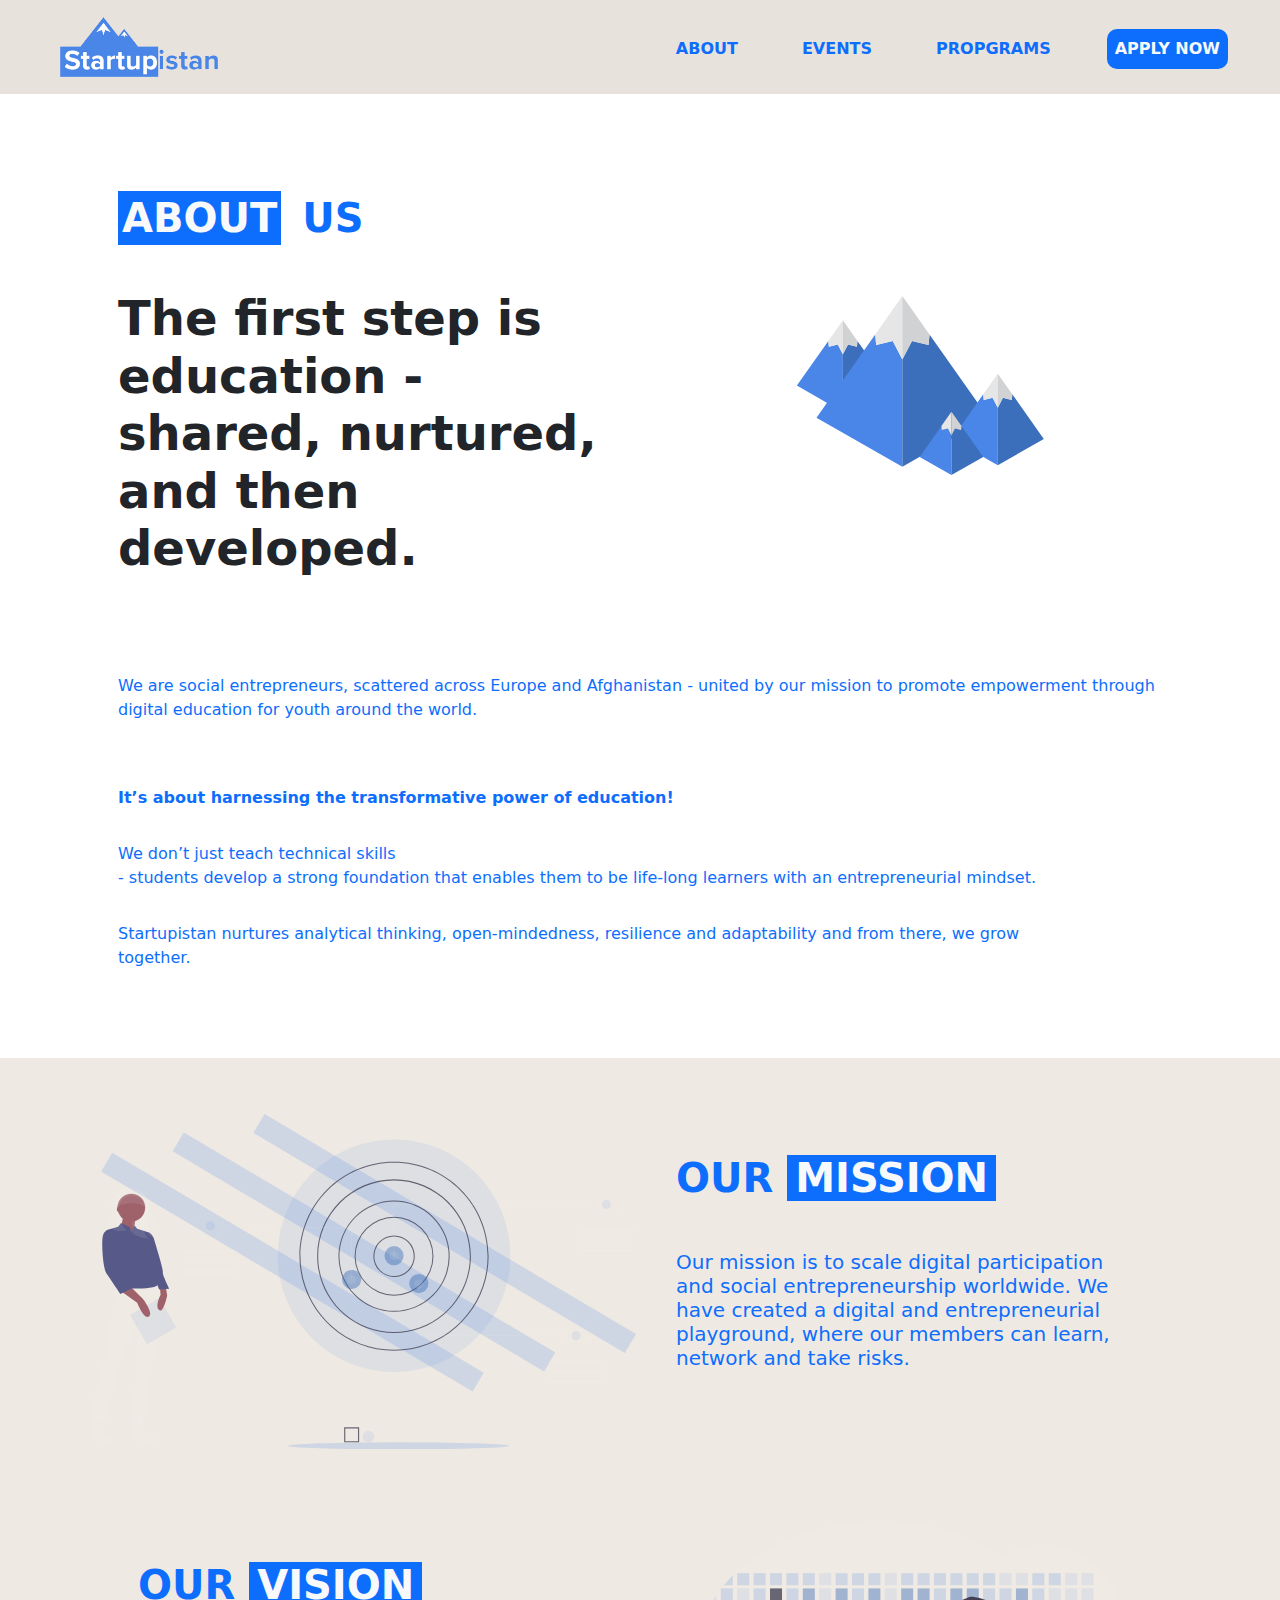
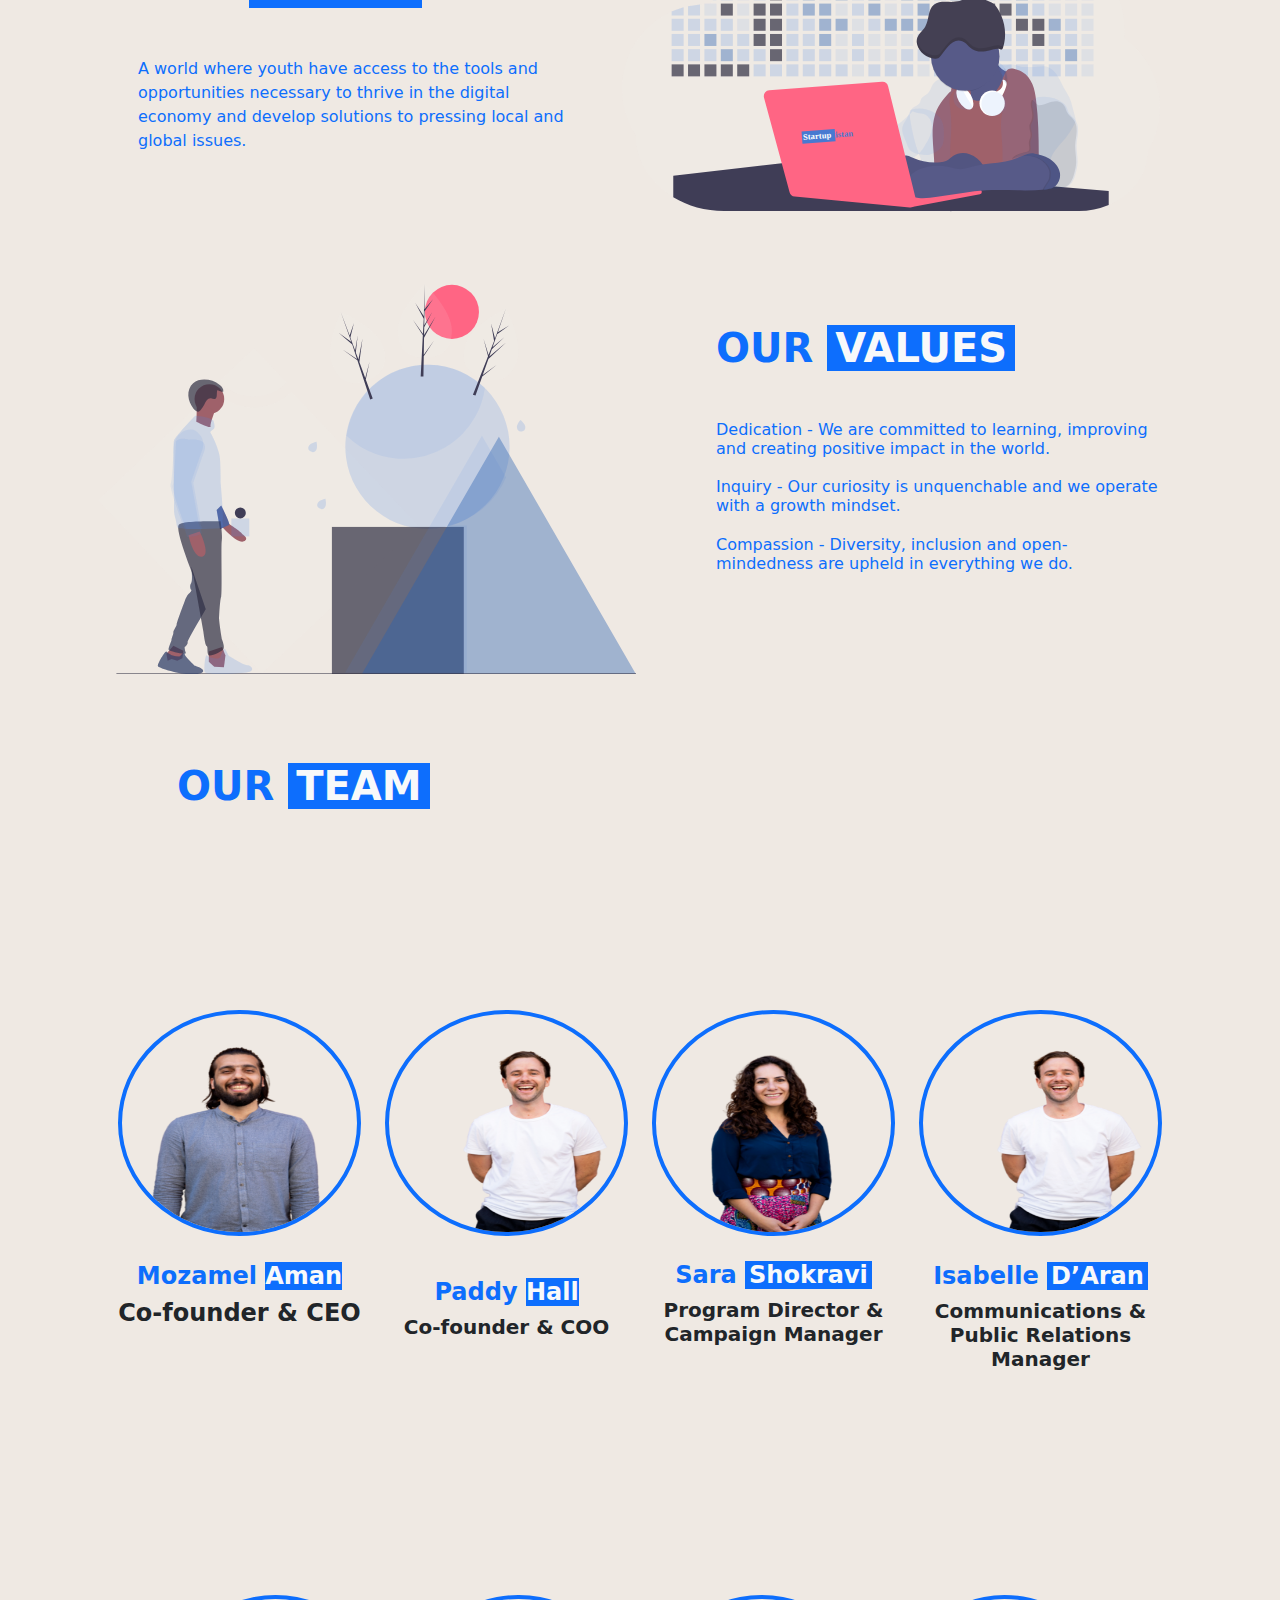
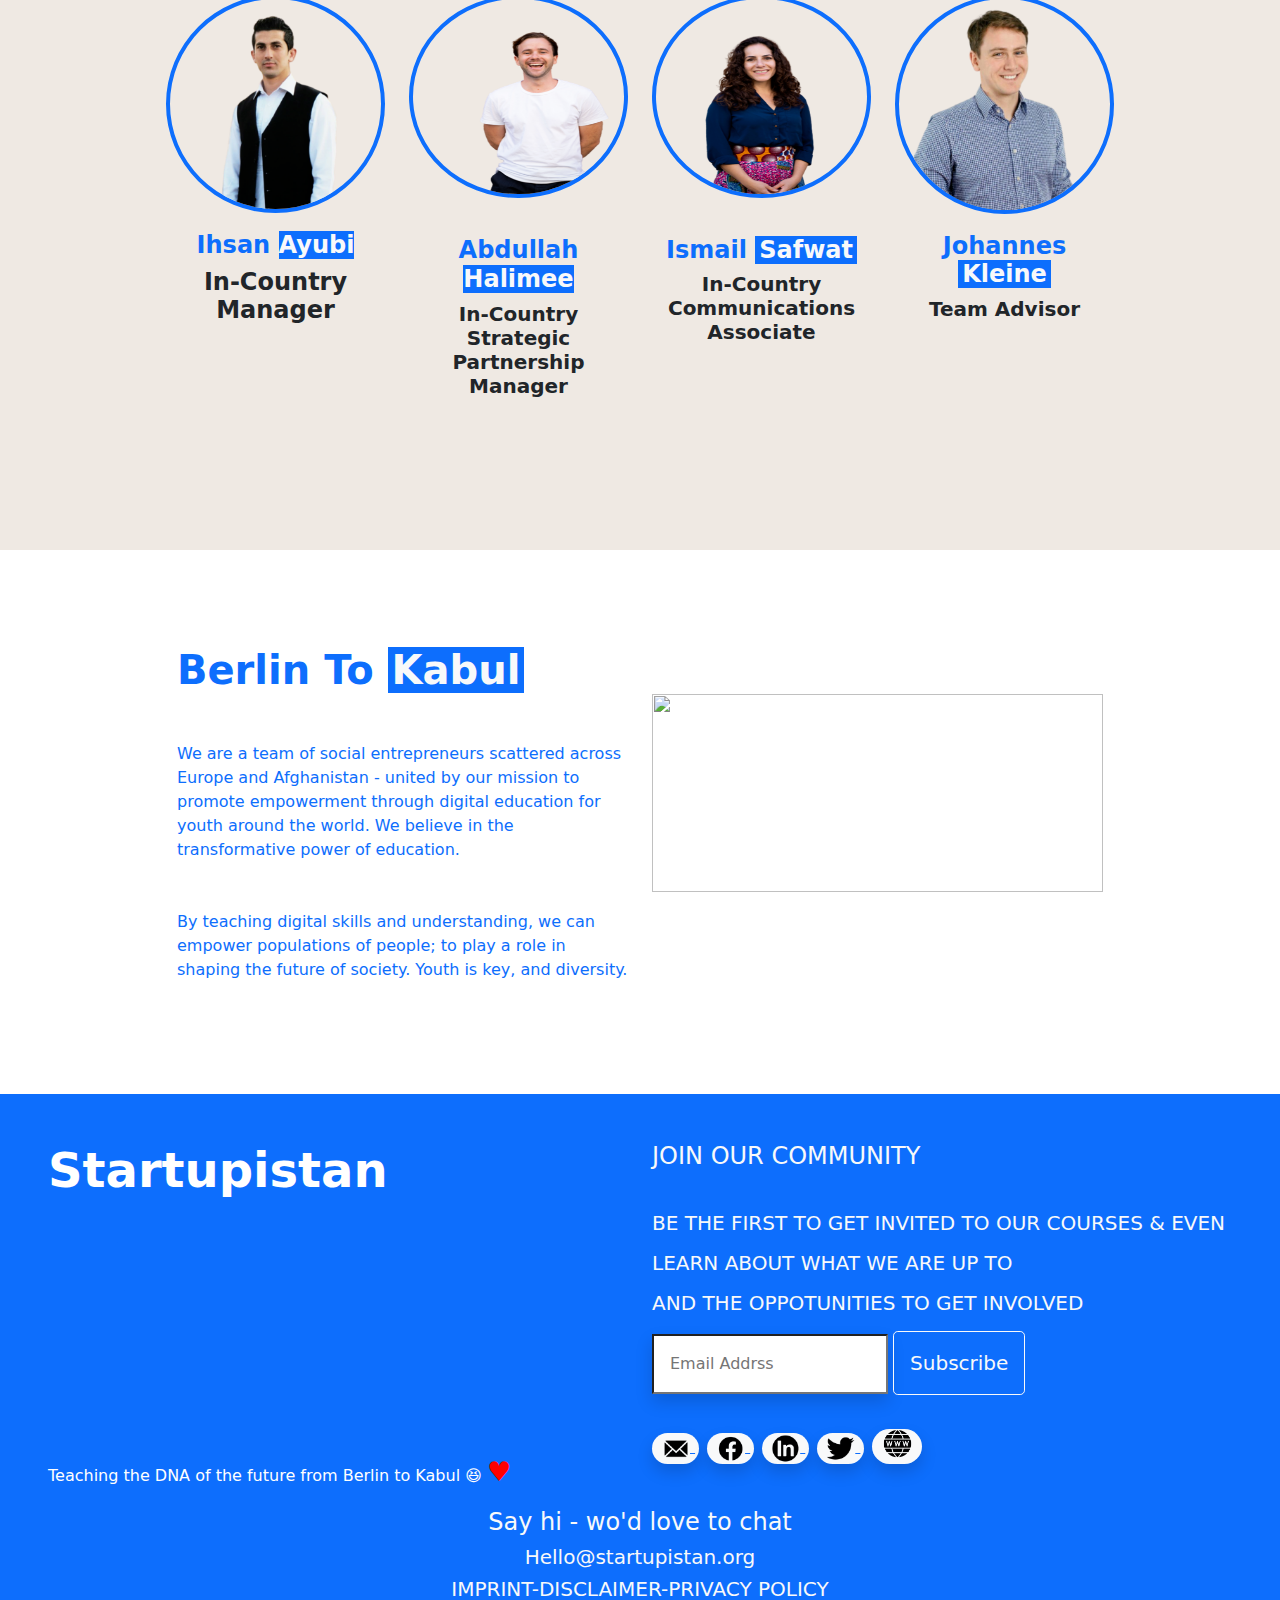
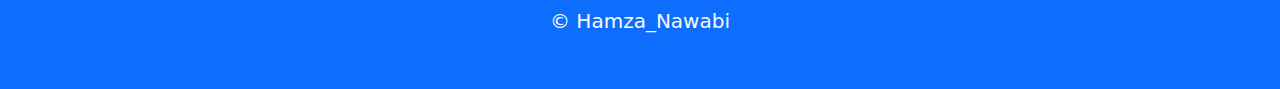
==== about.html @ a9d5e435 "update about page" ====
<!DOCTYPE html>
<html lang="en">
<head>
    <meta charset="UTF-8">
    <link rel="stylesheet" href="bs.css">
    <link href="https://cdn.jsdelivr.net/npm/bootstrap@5.0.2/dist/css/bootstrap.min.css" rel="stylesheet" integrity="sha384-EVSTQN3/azprG1Anm3QDgpJLIm9Nao0Yz1ztcQTwFspd3yD65VohhpuuCOmLASjC" crossorigin="anonymous">
    <script src="js.js"></script>
    <meta http-equiv="X-UA-Compatible" content="IE=edge">
    <meta name="viewport" content="width=device-width, initial-scale=1.0">
    <title>About</title>
    <style>
        :root{
        --bg:#efe9e3;
        --nc:#e7e2dc;
      }
    </style>
</head>
<body>
      <!-- Navbar section -->
      <nav class="navbar navbar-expand-md" style="background-color: var(--nc); ">
        <div class="container-fluid">
           <a class="navbar-brand active" href="#">
            <img src="img/home/StartupistanLogo.png" class=" ms-md-5 m-1" style="height:60px;" alt="">
           </a>
            <button class="navbar-toggler navbar-toggler-md " type="button" data-bs-toggle="collapse" data-bs-target="#navabout" 
               aria-controls="navabout" aria-expanded="false" aria-label="Toggle navigation">
              <span class="navbar-toggler-icon bg-primary"><span>
            </button>
            <div class="collapse navbar-collapse justify-content-end p-3 fw-bold fs-6" id="navabout">
             <div class="navbar-nav">
              <a class="nav-link m-4  text-primary mb-0 mt-1 p-2" href="about.html">ABOUT</a>
              <a class="nav-link m-4  text-primary mb-0 mt-1 p-2" href="#">EVENTS</a>
              <a class="nav-link m-4  text-primary mb-0 mt-1 p-2" href="#">PROPGRAMS</a>
              <a class="nav-link m-4  text-primary mb-0 mt-1 p-2 bg-primary text-light" style="border-radius:10px ; ">APPLY NOW</a>
            </div>
          </div>
        </div>
      </nav>
      <!-- section one About Us -->
      <div class="container-md px-5" style="margin-top:100px;">
        <div class="row">
        <div class="col-md-6">
            <h1 class="my-md-3 fw-bold text-light p-1 bg-primary d-inline display-6">ABOUT</h1>
            <h1 class="text-primary m-3 display-6 bg-none d-inline fw-bold">US</h1>
            <p class="display-5 fw-bold my-5">The first step is education - shared, nurtured, and then developed.   </p>
            
        </div>
        <div class="col-md-6  my-md-5">
            <div class="sqs-block-content"><!--?xml version="1.0" encoding="utf-8"?-->
                <!-- Generator: Adobe Illustrator 24.3.0, SVG Export Plug-In . SVG Version: 6.00 Build 0)  -->
                <svg version="1.1" id="Layer_1"  xmlns="http://www.w3.org/2000/svg" xlink="http://www.w3.org/1999/xlink" x="0px" y="0px" viewBox="0 0 1920 1080" style="enable-background:new 0 0 1920 1050;" xml:space="preserve">
                <style type="text/css">
                    .st0{fill:#4A86E8;}
                    .st1{fill:#E6E6E6;}
                    .st2{fill:#3B6FBC;}
                    .st3{fill:#D0D2D3;}
                </style>
                <polygon class="st0" points="665.8,393.9 663.9,372.5 545.4,540.5 718.6,639.6 718.6,423 699.2,385.8 "></polygon>
                <polygon class="st1" points="663.9,372.5 665.8,393.9 699.2,385.8 718.6,423 718.6,294.9 "></polygon>
                <polygon class="st2" points="771.5,393.9 773.4,372.5 891.9,540.5 718.6,639.6 718.6,423 738,385.8 "></polygon>
                <polygon class="st3" points="773.4,372.5 771.5,393.9 738,385.8 718.6,423 718.6,294.9 "></polygon>
                <polygon class="st0" points="843.9,387.6 840.4,347.8 619.2,661.4 942.5,846.3 942.5,442 906.3,372.6 "></polygon>
                <polygon class="st1" points="840.4,347.8 843.9,387.6 906.3,372.6 942.5,442 942.5,203 "></polygon>
                <polygon class="st2" points="1041.2,387.6 1044.7,347.8 1265.9,661.4 942.5,846.3 942.5,442 978.8,372.6 "></polygon>
                <polygon class="st3" points="1044.7,347.8 1041.2,387.6 978.8,372.6 942.5,442 942.5,203 "></polygon>
                <polygon class="st0" points="1248.9,594.6 1247,573.2 1128.5,741.2 1301.8,840.3 1301.8,623.7 1282.3,586.5 "></polygon>
                <polygon class="st1" points="1247,573.2 1248.9,594.6 1282.3,586.5 1301.8,623.7 1301.8,495.6 "></polygon>
                <polygon class="st2" points="1354.6,594.6 1356.5,573.2 1475,741.2 1301.8,840.3 1301.8,623.7 1321.2,586.5 "></polygon>
                <polygon class="st3" points="1356.5,573.2 1354.6,594.6 1321.2,586.5 1301.8,623.7 1301.8,495.6 "></polygon>
                <polygon class="st0" points="1090.8,707.8 1089.5,693.1 1007.6,809.1 1127.3,877.5 1127.3,728 1113.9,702.3 "></polygon>
                <polygon class="st1" points="1089.5,693.1 1090.8,707.8 1113.9,702.3 1127.3,728 1127.3,639.5 "></polygon>
                <polygon class="st2" points="1163.8,707.8 1165.1,693.1 1246.9,809.1 1127.3,877.5 1127.3,728 1140.7,702.3 "></polygon>
                <polygon class="st3" points="1165.1,693.1 1163.8,707.8 1140.7,702.3 1127.3,728 1127.3,639.5 "></polygon>
                </svg>
                </div></div>
                <p class="my-5 text-primary">We are social entrepreneurs, scattered across Europe and Afghanistan 
                    - united by our mission to promote empowerment through digital education for youth around the world.</p>
                    <p class="my-3 text-primary fw-bold">It’s about harnessing the transformative power of education! </p>
                    <p class="my-3 text-primary ">We don’t just teach technical skills <br>
                        - students develop a strong foundation that enables them to be 
                        life-long learners with an entrepreneurial mindset. </p>
                    <p class="my-3 text-primary ">Startupistan nurtures analytical thinking, open-mindedness,
                         resilience and adaptability and from there, we grow <br> together.</p>
        </div>
      </div><br><br><br>
      <!-- section Two our mission -->
      <div class="sectiontree pt-5"style="background-color: var(--bg);">
      <div class="container-md pb-md-5" >
        <div class="row">  
            <div class="col-md-6 m-2">
                  <svg id="b7c4787f-e4a8-4036-aa60-d215daeece2d" xmlns="http://www.w3.org/2000/svg" viewBox="0 0 946.78 581.59"><defs>
                    <style>
                        .cls-1{fill:#2f2e41;}.cls-2{fill:#f2f2f2;}.cls-3,.cls-5{fill:#4a86e8;}
                        .cls-4{fill:#3f3d56;}.cls-5{opacity:1;isolation:isolate;}.cls-6{fill:#ffb8b8;}
                        .cls-7{fill:#d0cde1;}
                    </style></defs>
                    <path class="cls-1" d="M66.77,519.61l-2.54,30.88s27.18,15.71,18.46,18.76-20.66-.88-23.1-1.57-7.39-1.89-11-2.76a8.07,8.07,0,0,1-6.26-7.28v-.12c-.22-3.8,8.35-36.82,8.35-36.82Z" 
                    transform="translate(-42.29 0)"></path><path class="cls-1" d="M132.76,520.38l2.14,29.53s30.95,11.5,23,16.15-20.44,3.09-23,2.88c-4.66-.39-16.26-.78-16.26-.78s-2.14,1.85-3.09-1.83,1.26-36.64,1.26-36.64Z"
                     transform="translate(-42.29 0)"></path>
                    <rect class="cls-2" x="638.32" y="-167.17" width="38" height="748.72" transform="translate(101.7 667.06) rotate(-59.35)"></rect>
                    <rect class="cls-2" x="498.32" y="-135.17" width="38" height="748.72" transform="translate(5.54 562.3) rotate(-59.35)"></rect><rect class="cls-2" x="374.32" y="-100.17" width="38" height="748.72" transform="translate(-85.36 472.78) rotate(-59.35)"></rect><circle class="cls-3" cx="527.22" cy="245.76" r="201.67"></circle><path class="cls-4" d="M569.51,282.58a35.95,35.95,0,1,1,36-35.95h0A36,36,0,0,1,569.51,282.58Zm0-70.14a34.2,34.2,0,1,0,34.2,34.19h0a34.23,34.23,0,0,0-34.2-34.19Z" transform="translate(-42.29 0)"></path><path class="cls-4" d="M569.51,315a68.39,68.39,0,1,1,68.39-68.39h0A68.46,68.46,0,0,1,569.51,315Zm0-135a66.64,66.64,0,1,0,66.64,66.64A66.65,66.65,0,0,0,569.51,180Z" transform="translate(-42.29 0)"></path><path class="cls-4" d="M569.51,343.08A96.45,96.45,0,1,1,666,246.63,96.45,96.45,0,0,1,569.51,343.08Zm0-191.14a94.7,94.7,0,1,0,94.7,94.69h0a94.8,94.8,0,0,0-94.7-94.69Z" transform="translate(-42.29 0)"></path><path class="cls-4" d="M569.51,379.91c-73.49,0-133.28-59.79-133.28-133.28S496,113.36,569.51,113.36s133.28,59.78,133.28,133.27S643,379.91,569.51,379.91Zm0-264.8C497,115.11,438,174.11,438,246.63s59,131.53,131.52,131.53S701,319.15,701,246.63,642,115.11,569.51,115.11Z" transform="translate(-42.29 0)"></path><path class="cls-4" d="M569.51,410.6c-90.41,0-164-73.56-164-164s73.55-164,164-164,164,73.55,164,164S659.92,410.6,569.51,410.6Zm0-326.18c-89.44,0-162.21,72.77-162.21,162.21s72.77,162.21,162.21,162.21,162.21-72.76,162.21-162.21S659,84.42,569.51,84.42Z" transform="translate(-42.29 0)"></path><circle class="cls-5" cx="527.22" cy="245.76" r="16.66"></circle><circle class="cls-5" cx="570.19" cy="293.98" r="16.66"></circle><circle class="cls-5" cx="495.86" cy="286.97" r="16.66" transform="translate(90.88 730.46) rotate(-80.78)"></circle><circle class="cls-1" cx="527.22" cy="245.76" r="7.89"></circle><circle class="cls-1" cx="453.57" cy="286.97" r="7.89"></circle><circle class="cls-1" cx="570.19" cy="294.86" r="7.89"></circle><circle class="cls-3" cx="895.49" cy="157.2" r="7.89"></circle><polygon class="cls-1" points="527.66 246.2 525.91 246.2 525.91 155.88 874.01 155.88 874.01 157.64 527.66 157.64 527.66 246.2"></polygon><path class="cls-1" d="M937.77,180a22.8,22.8,0,1,1,22.8-22.79A22.79,22.79,0,0,1,937.77,180Zm0-43.84a21,21,0,1,0,21.05,21,21,21,0,0,0-21.05-21Z" transform="translate(-42.29 0)"></path><circle class="cls-3" cx="842.88" cy="384.3" r="7.89"></circle><path class="cls-1" d="M885.17,407.09A22.8,22.8,0,1,1,908,384.29h0A22.81,22.81,0,0,1,885.17,407.09Zm0-43.84a21,21,0,1,0,21,21,21,21,0,0,0-21-21Z" transform="translate(-42.29 0)"></path><circle class="cls-3" cx="208.94" cy="194.03" r="7.89"></circle><path class="cls-1" d="M251.23,216.82A22.8,22.8,0,1,1,274,194,22.8,22.8,0,0,1,251.23,216.82Zm0-43.84a21,21,0,1,0,21,21h0a21.07,21.07,0,0,0-21-21Z" transform="translate(-42.29 0)"></path><polygon class="cls-1" points="454.45 286.97 452.69 286.97 452.69 198.4 230.85 194.9 230.87 193.15 454.45 196.67 454.45 286.97"></polygon><polygon class="cls-1" points="820.96 385.17 569.31 385.17 569.31 294.86 571.07 294.86 571.07 383.42 820.96 383.42 820.96 385.17"></polygon><rect class="cls-1" x="847.26" y="198.41" width="96.45" height="6.14"></rect><rect class="cls-1" x="847.26" y="215.95" width="96.45" height="6.14"></rect><rect class="cls-1" x="847.26" y="233.48" width="96.45" height="6.14"></rect><rect class="cls-1" x="794.65" y="425.51" width="96.45" height="6.14"></rect><rect class="cls-1" x="794.65" y="443.04" width="96.45" height="6.14"></rect><rect class="cls-1" x="794.65" y="460.58" width="96.45" height="6.14"></rect><rect class="cls-1" x="160.71" y="236.11" width="96.45" height="6.14"></rect><rect class="cls-1" x="160.71" y="253.65" width="96.45" height="6.14"></rect><rect class="cls-1" x="160.71" y="271.19" width="96.45" height="6.14"></rect><ellipse class="cls-2" cx="535.12" cy="575.45" rx="192.02" ry="6.14"></ellipse><path class="cls-4" d="M509,569.34H483v-26h26Zm-24-2h22v-22H485Z" transform="translate(-42.29 0)"></path><circle class="cls-3" cx="482.71" cy="559.34" r="10"></circle><polygon class="cls-1" points="100.23 212.42 48.09 213.72 41.08 151.55 100.23 151.55 100.23 212.42"></polygon><path class="cls-1" d="M87.33,293,68.3,425s-16.49,46.94-17.76,69.77l-5.08,33,22.84,5.07,24.1-92.61,33-83.73-3.81,96.42L114,531.51l22.84,3.81L150.76,435.1,166,361.51s11.41-63.43-6.35-69.77Z" transform="translate(-42.29 0)"></path><circle class="cls-6" cx="71.68" cy="162.34" r="24.1"></circle><polygon class="cls-6" points="57.73 176.29 52.65 204.2 74.22 214.35 79.3 178.83 57.73 176.29"></polygon><path class="cls-7" d="M114,206.74l-2.54-10.15L96.21,189l-5.08,6.34-16.49,5.07,19,101.5s64.7,3.8,66-6.35S147,257.48,147,257.48s3.8-14,2.53-21.56l-5.07-30.45-20.3-6.35-4.64-5.6-4.24,6.87Z" transform="translate(-42.29 0)"></path><path class="cls-1" d="M85.9,160.62c18-7.23,35.81-8.77,53.13,0V146a9.49,9.49,0,0,0-9.49-9.49H93.39a7.49,7.49,0,0,0-7.49,7.5h0Z" transform="translate(-42.29 0)"></path><rect class="cls-3" x="122.37" y="329.97" width="58.86" height="58.86" transform="translate(-201.65 124.05) rotate(-30)"></rect><path class="cls-6" d="M97.48,308.23l26.64,19s11.42,29.18,20.3,24.1-10.15-30.44-10.15-30.44L112.7,299.35Z" transform="translate(-42.29 0)"></path><path class="cls-6" d="M173.6,299.35l2.53,15.22s-6.34,31.72-13.95,25.38,2.54-26.65,2.54-26.65l-1.27-12.68Z" transform="translate(-42.29 0)"></path><path class="cls-7" d="M78.45,202.93l-3.81-2.54S67,201.66,64.49,211.81s0,55.82,6.35,64.7S94.94,312,94.94,312L119,300.62,93.67,271.44l-6.34-36.79Z" transform="translate(-42.29 0)"></path><path class="cls-7" d="M134.27,208l10.15-2.54s6.34,2.54,8.88,11.42,16.49,53.28,15.22,57.09,11.42,29.18,11.42,29.18l-17.76,1.26L152,277.78l-10.15-26.64Z" transform="translate(-42.29 0)"></path><path class="cls-1" d="M72.19,185.22c5.09-2.79,7.45-9.05,7.62-14.85S78.57,158.84,78.46,153a14,14,0,0,1,.3-3.54,13.38,13.38,0,0,1,1.95-4c6.61-10.13,18.1-17.26,30.2-17.37a13.5,13.5,0,0,1,5.11.94c1.25.5,1.66.44,1.9,2a12.75,12.75,0,0,1,8.78.28,29.85,29.85,0,0,1,7.68,4.57,34.36,34.36,0,0,1,3.88,3.36c6.4,6.63,7.87,16.84,6,25.86-.61,2.93,2.28,5.77,4.68,7.57s5.15,3.45,6.32,6.21.51,5.68.74,8.55a14.63,14.63,0,0,0,9.33,12.29,4.5,4.5,0,0,1-4.34,1.52,10.68,10.68,0,0,1-4.53-2.15,26.89,26.89,0,0,1-10-14.89c-.7,3.19-.43,6.49-.41,9.76a27.2,27.2,0,0,0,2,10.66,15.61,15.61,0,0,0,7.19,7.92c-3.14,1.54-6.6.42-9.25-1.84s-4.23-5.56-5.33-8.88A44.19,44.19,0,0,1,138.5,185a24,24,0,0,0-3,16.34,25,25,0,0,0,8.47,14.7,48.6,48.6,0,0,1-22.27-5.61,12.58,12.58,0,0,1-4.57-3.51c-2.21-3.07-1.69-7.25-1.06-11,.49-2.95-3.2-7.22-1.09-9.33a3.52,3.52,0,0,1,2.35-1,20.78,20.78,0,0,0,15.81-9.32,24,24,0,0,0,4-12.31,22.4,22.4,0,1,0-43.78,6.65A44.82,44.82,0,0,1,95,178.25a59.39,59.39,0,0,0,1.82,8.83c1.59,5.56,4.3,11.23,9.3,14.13-1.68.92-3.63,1-5.53,1.17-6.28.69-12.89.54-18.57-2.22S71.79,191.53,72.19,185.22Z"
                     transform="translate(-42.29 0)">
                    </path>
                    <ellipse class="cls-6" cx="49.22" cy="165.39" rx="2.66" ry="4.25"></ellipse></svg>
            </div>
            <div class="col-md-5 m-2 mt-5">
                <h1 class="text-primary fw-bold text-uppercase">Our <span class="text-light bg-primary px-2">Mission</span></h1>
                <p class="text-primary my-5 h5">Our mission is to scale digital participation and social entrepreneurship worldwide.
                     We have created a digital and entrepreneurial playground, 
                    where our members can learn, network and take risks.</p>
            </div>
        </div>
        <div class="row mt-md-5 p-2">
            <div class="col-md-5 m-2 mt-md-5 ms-md-5">
                <h1 class="text-primary fw-bold text-uppercase">Our <span class="text-light bg-primary px-2">Vision</span></h1>
                <p class="my-md-5 text-primary">A world where youth have access to the tools and<br> opportunities
                     necessary to thrive in the digital economy and develop solutions to pressing local and global issues.</p>
            </div>
            <div class="col-md-6 m-2">
                <svg id="aa7bae02-e79e-4d6b-a496-aba15f39787c" xmlns="http://www.w3.org/2000/svg" viewBox="0 0 1144 617.34"><defs>
                    <style>.cls-1,.cls-2,.cls-3,.cls-4,.cls-5{fill:#4a86e8;}.cls-1,.cls-11,
                        .cls-13{opacity:0.1;}.cls-1,.cls-10,.cls-11,.cls-13,.cls-2,.cls-4,.cls-5{isolation:isolate;}.cls-2{opacity:0.2;}.cls-4{opacity:0.7;}.cls-5{opacity:0.4;}.cls-6{fill:#767d9f;}.cls-7{fill:#ae6e79;}.cls-8{fill:#3972c4;}.cls-9{fill:#9c9ca1;}.cls-10{opacity:0.05;}.cls-12,.cls-16{fill:#fff;}.cls-13{stroke:#4c4981;stroke-miterlimit:10;}.cls-14{fill:#444053;}.cls-15{fill:#4879d1;}.cls-16{font-size:18px;font-family:OpenSans-Bold,
                    Open Sans;font-weight:700;letter-spacing:0.01em;}
                </style></defs><path class="cls-1" d="M1144,396.23a180.56,180.56,0,0,1-26.12,93.88c0,50.1-33.82,93.4-82.91,114a167.38,167.38,0,0,1-64.73,12.8H217.17c-40.25,0-77.55-10.86-108.14-29.36A185.66,185.66,0,0,1,84.2,569.66c-34-29.22-55.08-69.6-55.08-114.2A180.5,180.5,0,0,1,0,356.74C0,283.38,43.39,220.3,105.55,192.45a173.29,173.29,0,0,1,25.51-9.12q4.63-1.26,9.36-2.26a175.43,175.43,0,0,1,25.51-3.5q4.65-.28,9.35-.33H177c3.46,0,6.89.12,10.3.32l1.12-1.9q2.06-3.43,4.22-6.81,3.9-6.14,8.18-12.1,4.49-6.28,9.35-12.38l.83-1q2.76-3.44,5.64-6.8,9-10.48,19-20.35C307.75,45.54,420.72,0,547.72,0c98.82,0,189.15,27.55,258.34,73.07A174.17,174.17,0,0,1,892,50.52c97.74,0,177,80.37,177,179.51a184.13,184.13,0,0,1-1,18.78A180,180,0,0,1,1144,396.23Z" transform="translate(0 -0.04)"></path><path class="cls-2" d="M235.66,116.18v20.35h-19Q225.59,126,235.66,116.18Z" transform="translate(0 -0.04)"></path><rect class="cls-2" x="245.02" y="110.98" width="25.51" height="25.51"></rect><rect class="cls-2" x="279.88" y="110.98" width="25.51" height="25.51"></rect><rect class="cls-2" x="314.75" y="110.98" width="25.51" height="25.51"></rect><rect class="cls-2" x="349.61" y="110.98" width="25.51" height="25.51"></rect><rect class="cls-2" x="384.48" y="110.98" width="25.51" height="25.51"></rect><rect class="cls-3" x="419.35" y="110.98" width="25.51" height="25.51"></rect><rect class="cls-2" x="454.21" y="110.98" width="25.51" height="25.51"></rect><rect class="cls-2" x="489.08" y="110.98" width="25.51" height="25.51"></rect><rect class="cls-2" x="523.94" y="110.98" width="25.51" height="25.51"></rect><rect class="cls-3" x="558.81" y="110.98" width="25.51" height="25.51"></rect><rect class="cls-2" x="593.68" y="110.98" width="25.51" height="25.51"></rect><rect class="cls-2" x="628.54" y="110.98" width="25.51" height="25.51"></rect><rect class="cls-2" x="663.41" y="110.98" width="25.51" height="25.51"></rect><rect class="cls-2" x="698.28" y="110.98" width="25.51" height="25.51"></rect><rect class="cls-2" x="733.14" y="110.98" width="25.51" height="25.51"></rect><rect class="cls-2" x="768.01" y="110.98" width="25.51" height="25.51"></rect><rect class="cls-3" x="802.87" y="110.98" width="25.51" height="25.51"></rect><rect class="cls-3" x="837.74" y="110.98" width="25.51" height="25.51"></rect><rect class="cls-2" x="872.61" y="110.98" width="25.51" height="25.51"></rect><rect class="cls-2" x="907.47" y="110.98" width="25.51" height="25.51"></rect><rect class="cls-3" x="942.34" y="110.98" width="25.51" height="25.51"></rect><rect class="cls-3" x="977.2" y="110.98" width="25.51" height="25.51"></rect><path class="cls-3" d="M200.8,156.74v12.1h-8.18Q196.52,162.66,200.8,156.74Z" transform="translate(0 -0.04)"></path><rect class="cls-2" x="210.15" y="143.29" width="25.51" height="25.51"></rect><rect class="cls-3" x="245.02" y="143.29" width="25.51" height="25.51"></rect><rect class="cls-2" x="279.88" y="143.29" width="25.51" height="25.51"></rect><rect class="cls-4" x="314.75" y="143.29" width="25.51" height="25.51"></rect><rect class="cls-2" x="349.61" y="143.29" width="25.51" height="25.51"></rect><rect class="cls-5" x="384.48" y="143.29" width="25.51" height="25.51"></rect><rect class="cls-3" x="419.35" y="143.29" width="25.51" height="25.51"></rect><rect class="cls-5" x="454.21" y="143.29" width="25.51" height="25.51"></rect><rect class="cls-2" x="489.08" y="143.29" width="25.51" height="25.51"></rect><rect class="cls-5" x="523.94" y="143.29" width="25.51" height="25.51"></rect><rect class="cls-3" x="558.81" y="143.29" width="25.51" height="25.51"></rect><rect class="cls-5" x="593.68" y="143.29" width="25.51" height="25.51"></rect><rect class="cls-5" x="628.54" y="143.29" width="25.51" height="25.51"></rect><rect class="cls-2" x="663.41" y="143.29" width="25.51" height="25.51"></rect><rect class="cls-5" x="698.28" y="143.29" width="25.51" height="25.51"></rect><rect class="cls-5" x="733.14" y="143.29" width="25.51" height="25.51"></rect><rect class="cls-2" x="768.01" y="143.29" width="25.51" height="25.51"></rect><rect class="cls-2" x="802.87" y="143.29" width="25.51" height="25.51"></rect><rect class="cls-5" x="837.74" y="143.29" width="25.51" height="25.51"></rect><rect class="cls-2" x="872.61" y="143.29" width="25.51" height="25.51"></rect><rect class="cls-3" x="907.47" y="143.29" width="25.51" height="25.51"></rect><rect class="cls-3" x="942.34" y="143.29" width="25.51" height="25.51"></rect><rect class="cls-3" x="977.2" y="143.29" width="25.51" height="25.51"></rect><path class="cls-2" d="M131.06,183.33v17.83H105.55v-8.71A173.29,173.29,0,0,1,131.06,183.33Z" transform="translate(0 -0.04)"></path><polygon class="cls-2" points="165.93 177.53 165.93 201.12 140.42 201.12 140.42 181.03 165.93 177.53"></polygon><rect class="cls-3" x="175.28" y="175.61" width="25.51" height="25.51"></rect><rect class="cls-4" x="210.15" y="175.61" width="25.51" height="25.51"></rect><rect class="cls-3" x="245.02" y="175.61" width="25.51" height="25.51"></rect><rect class="cls-4" x="279.88" y="175.61" width="25.51" height="25.51"></rect><rect class="cls-4" x="314.75" y="175.61" width="25.51" height="25.51"></rect><rect class="cls-2" x="349.61" y="175.61" width="25.51" height="25.51"></rect><rect class="cls-5" x="384.48" y="175.61" width="25.51" height="25.51"></rect><rect class="cls-5" x="419.35" y="175.61" width="25.51" height="25.51"></rect><rect class="cls-3" x="454.21" y="175.61" width="25.51" height="25.51"></rect><rect class="cls-2" x="489.08" y="175.61" width="25.51" height="25.51"></rect><rect class="cls-5" x="523.94" y="175.61" width="25.51" height="25.51"></rect><rect class="cls-3" x="558.81" y="175.61" width="25.51" height="25.51"></rect><rect class="cls-2" x="593.68" y="175.61" width="25.51" height="25.51"></rect><rect class="cls-5" x="628.54" y="175.61" width="25.51" height="25.51"></rect><rect class="cls-2" x="663.41" y="175.61" width="25.51" height="25.51"></rect><rect class="cls-3" x="698.28" y="175.61" width="25.51" height="25.51"></rect><rect class="cls-2" x="733.14" y="175.61" width="25.51" height="25.51"></rect><rect class="cls-4" x="768.01" y="175.61" width="25.51" height="25.51"></rect><rect class="cls-4" x="802.87" y="175.61" width="25.51" height="25.51"></rect><rect class="cls-5" x="837.74" y="175.61" width="25.51" height="25.51"></rect><rect class="cls-2" x="872.61" y="175.61" width="25.51" height="25.51"></rect><rect class="cls-3" x="907.47" y="175.61" width="25.51" height="25.51"></rect><rect class="cls-3" x="942.34" y="175.61" width="25.51" height="25.51"></rect><rect class="cls-3" x="977.2" y="175.61" width="25.51" height="25.51"></rect><rect class="cls-2" x="105.55" y="207.92" width="25.51" height="25.51"></rect><rect class="cls-2" x="140.42" y="207.92" width="25.51" height="25.51"></rect><rect class="cls-2" x="175.28" y="207.92" width="25.51" height="25.51"></rect><rect class="cls-2" x="210.15" y="207.92" width="25.51" height="25.51"></rect><rect class="cls-3" x="245.02" y="207.92" width="25.51" height="25.51"></rect><rect class="cls-4" x="279.88" y="207.92" width="25.51" height="25.51"></rect><rect class="cls-4" x="314.75" y="207.92" width="25.51" height="25.51"></rect><rect class="cls-2" x="349.61" y="207.92" width="25.51" height="25.51"></rect><rect class="cls-2" x="384.48" y="207.92" width="25.51" height="25.51"></rect><rect class="cls-5" x="419.35" y="207.92" width="25.51" height="25.51"></rect><rect class="cls-5" x="454.21" y="207.92" width="25.51" height="25.51"></rect><rect class="cls-3" x="489.08" y="207.92" width="25.51" height="25.51"></rect><rect class="cls-2" x="523.94" y="207.92" width="25.51" height="25.51"></rect><rect class="cls-5" x="558.81" y="207.92" width="25.51" height="25.51"></rect><rect class="cls-5" x="593.68" y="207.92" width="25.51" height="25.51"></rect><rect class="cls-5" x="628.54" y="207.92" width="25.51" height="25.51"></rect><rect class="cls-5" x="663.41" y="207.92" width="25.51" height="25.51"></rect><rect class="cls-2" x="698.28" y="207.92" width="25.51" height="25.51"></rect><rect class="cls-2" x="733.14" y="207.92" width="25.51" height="25.51"></rect><rect class="cls-2" x="768.01" y="207.92" width="25.51" height="25.51"></rect><rect class="cls-2" x="802.87" y="207.92" width="25.51" height="25.51"></rect><rect class="cls-4" x="837.74" y="207.92" width="25.51" height="25.51"></rect><rect class="cls-4" x="872.61" y="207.92" width="25.51" height="25.51"></rect><rect class="cls-5" x="907.47" y="207.92" width="25.51" height="25.51"></rect><rect class="cls-2" x="942.34" y="207.92" width="25.51" height="25.51"></rect><rect class="cls-3" x="977.2" y="207.92" width="25.51" height="25.51"></rect><rect class="cls-2" x="105.55" y="240.24" width="25.51" height="25.51"></rect><rect class="cls-2" x="140.42" y="240.24" width="25.51" height="25.51"></rect><rect class="cls-5" x="175.28" y="240.24" width="25.51" height="25.51"></rect><rect class="cls-2" x="210.15" y="240.24" width="25.51" height="25.51"></rect><rect class="cls-2" x="245.02" y="240.24" width="25.51" height="25.51"></rect><rect class="cls-4" x="279.88" y="240.24" width="25.51" height="25.51"></rect><rect class="cls-4" x="314.75" y="240.24" width="25.51" height="25.51"></rect><rect class="cls-2" x="349.61" y="240.24" width="25.51" height="25.51"></rect><rect class="cls-2" x="384.48" y="240.24" width="25.51" height="25.51"></rect><rect class="cls-5" x="419.35" y="240.24" width="25.51" height="25.51"></rect><rect class="cls-3" x="454.21" y="240.24" width="25.51" height="25.51"></rect><rect class="cls-2" x="489.08" y="240.24" width="25.51" height="25.51"></rect><rect class="cls-3" x="523.94" y="240.24" width="25.51" height="25.51"></rect><rect class="cls-3" x="558.81" y="240.24" width="25.51" height="25.51"></rect><rect class="cls-3" x="593.68" y="240.24" width="25.51" height="25.51">

                    </rect><rect class="cls-2" x="628.54" y="240.24" width="25.51" height="25.51"></rect><rect class="cls-3" x="663.41" y="240.24" width="25.51" height="25.51"></rect><rect class="cls-2" x="698.28" y="240.24" width="25.51" height="25.51"></rect><rect class="cls-2" x="733.14" y="240.24" width="25.51" height="25.51"></rect><rect class="cls-2" x="768.01" y="240.24" width="25.51" height="25.51"></rect><rect class="cls-2" x="802.87" y="240.24" width="25.51" height="25.51"></rect><rect class="cls-2" x="837.74" y="240.24" width="25.51" height="25.51"></rect><rect class="cls-4" x="872.61" y="240.24" width="25.51" height="25.51"></rect><rect class="cls-2" x="907.47" y="240.24" width="25.51" height="25.51"></rect><rect class="cls-2" x="942.34" y="240.24" width="25.51" height="25.51"></rect><rect class="cls-3" x="977.2" y="240.24" width="25.51" height="25.51"></rect><rect class="cls-2" x="105.55" y="272.55" width="25.51" height="25.51"></rect><rect class="cls-2" x="140.42" y="272.55" width="25.51" height="25.51"></rect><rect class="cls-2" x="175.28" y="272.55" width="25.51" height="25.51"></rect><rect class="cls-5" x="210.15" y="272.55" width="25.51" height="25.51"></rect><rect class="cls-2" x="245.02" y="272.55" width="25.51" height="25.51"></rect><rect class="cls-2" x="279.88" y="272.55" width="25.51" height="25.51"></rect><rect class="cls-4" x="314.75" y="272.55" width="25.51" height="25.51"></rect><rect class="cls-2" x="349.61" y="272.55" width="25.51" height="25.51"></rect><rect class="cls-2" x="384.48" y="272.55" width="25.51" height="25.51"></rect><rect class="cls-2" x="419.35" y="272.55" width="25.51" height="25.51"></rect><rect class="cls-3" x="454.21" y="272.55" width="25.51" height="25.51"></rect><rect class="cls-2" x="489.08" y="272.55" width="25.51" height="25.51"></rect><rect class="cls-3" x="523.94" y="272.55" width="25.51" height="25.51"></rect><rect class="cls-3" x="558.81" y="272.55" width="25.51" height="25.51"></rect><rect class="cls-2" x="593.68" y="272.55" width="25.51" height="25.51"></rect><rect class="cls-2" x="628.54" y="272.55" width="25.51" height="25.51"></rect><rect class="cls-2" x="663.41" y="272.55" width="25.51" height="25.51"></rect><rect class="cls-2" x="698.28" y="272.55" width="25.51" height="25.51"></rect><rect class="cls-2" x="733.14" y="272.55" width="25.51" height="25.51"></rect><rect class="cls-2" x="768.01" y="272.55" width="25.51" height="25.51"></rect><rect class="cls-2" x="802.87" y="272.55" width="25.51" height="25.51"></rect><rect class="cls-2" x="837.74" y="272.55" width="25.51" height="25.51"></rect><rect class="cls-2" x="872.61" y="272.55" width="25.51" height="25.51"></rect><rect class="cls-2" x="907.47" y="272.55" width="25.51" height="25.51"></rect><rect class="cls-5" x="942.34" y="272.55" width="25.51" height="25.51"></rect><rect class="cls-3" x="977.2" y="272.55" width="25.51" height="25.51"></rect><rect class="cls-4" x="105.55" y="304.87" width="25.51" height="25.51"></rect><rect class="cls-4" x="140.42" y="304.87" width="25.51" height="25.51"></rect><rect class="cls-4" x="175.28" y="304.87" width="25.51" height="25.51"></rect><rect class="cls-4" x="210.15" y="304.87" width="25.51" height="25.51"></rect><rect class="cls-4" x="245.02" y="304.87" width="25.51" height="25.51"></rect><rect class="cls-2" x="279.88" y="304.87" width="25.51" height="25.51"></rect><rect class="cls-2" x="314.75" y="304.87" width="25.51" height="25.51"></rect><rect class="cls-2" x="349.61" y="304.87" width="25.51" height="25.51"></rect><rect class="cls-2" x="384.48" y="304.87" width="25.51" height="25.51"></rect><rect class="cls-2" x="419.35" y="304.87" width="25.51" height="25.51"></rect><rect class="cls-2" x="454.21" y="304.87" width="25.51" height="25.51"></rect><rect class="cls-3" x="489.08" y="304.87" width="25.51" height="25.51"></rect><rect class="cls-2" x="523.94" y="304.87" width="25.51" height="25.51"></rect><rect class="cls-2" x="558.81" y="304.87" width="25.51" height="25.51"></rect><rect class="cls-2" x="593.68" y="304.87" width="25.51" height="25.51"></rect><rect class="cls-3" x="628.54" y="304.87" width="25.51" height="25.51"></rect><rect class="cls-2" x="663.41" y="304.87" width="25.51" height="25.51"></rect><rect class="cls-2" x="698.28" y="304.87" width="25.51" height="25.51"></rect><rect class="cls-2" x="733.14" y="304.87" width="25.51" height="25.51"></rect><rect class="cls-2" x="768.01" y="304.87" width="25.51" height="25.51"></rect><rect class="cls-2" x="802.87" y="304.87" width="25.51" height="25.51"></rect><rect class="cls-2" x="837.74" y="304.87" width="25.51" height="25.51"></rect><rect class="cls-2" x="872.61" y="304.87" width="25.51" height="25.51"></rect><rect class="cls-2" x="907.47" y="304.87" width="25.51" height="25.51"></rect><rect class="cls-2" x="942.34" y="304.87" width="25.51" height="25.51"></rect><rect class="cls-3" x="977.2" y="304.87" width="25.51" height="25.51"></rect><circle class="cls-6" cx="734.52" cy="363.85" r="34.87"></circle><path class="cls-7" d="M732.71,319.53q5.22,22.79,8.86,45.9c.73,4.58,1.38,9.41-.28,13.74-1.39,3.61-4.22,6.43-6.44,9.59S731,396,732.3,399.59s5.29,5.6,9.05,6.62c10.76,2.9,22.23.79,32.94-2.35a53.17,53.17,0,0,0,13.81-5.72c4.54-2.88,8.26-6.88,11.68-11,15.61-18.93,25.83-41.65,35.45-64.23a39.12,39.12,0,0,1-33.11-13.34c-3.94-4.63-6.83-11.08-4.61-16.74-6.51,3.57-14.24,3.81-21.25,6.25a75.5,75.5,0,0,0-12.5,6.15q-7.18,4.15-14.28,8.46C744.07,317,739,319.85,732.71,319.53Z" transform="translate(0 -0.04)"></path><path class="cls-6" d="M805.64,345.71c-6.11,11.89-14.06,23.32-25.41,30.4s-26.63,9-38,2c-5.6-3.42-9.84-8.62-14.73-13s-11-8.13-17.57-7.56c-7.24.63-12.91,6.28-17.76,11.69-7.36,8.22-14.47,16.79-19.68,26.52-10,18.7-12.37,40.56-11.93,61.76s3.51,42.29,3.58,63.49c.1,26.08-4.32,52-8.79,77.64,41.1-5.06,82.25,6,123.44,10.19,26.36,2.71,52.92,2.65,79.42,2.58,4.66,0,9.62-.12,13.5-2.7a18.22,18.22,0,0,0,5.59-6.64c3.66-6.75,5.13-14.45,6.15-22.06,2.59-19.22,2.67-38.68,2.74-58.08.18-47,.35-94.17-5.62-140.8-1.47-11.47-3.35-23-7.75-33.73s-11.58-20.6-21.62-26.35c-6.45-3.7-21.4-10.14-29-6.41C813.67,318.81,809.73,337.75,805.64,345.71Z" transform="translate(0 -0.04)"></path><path class="cls-3" d="M808.68,478.43c-1.55-29-7.86-59.95,5.57-85.69,3.3-6.32-8.54-14.21-4.88-20.33a92.08,92.08,0,0,0,10.06-23.93c.76-2.89,1.37-6,.65-8.85-1.33-5.29-6.56-8.44-11-11.66-4.9-3.56-7.42-14.41-9-20.28s12.57,1.2,18.26-.89c7.9-2.89,17.94-1.07,25.82,1.86,4.4,1.62,9.18,1.76,13.87,1.88,9.11.24,18.25.47,27.29-.65,4.06-.51,8.13-1.28,12.21-1.05,10.41.59,19.46,7.71,25.62,16.13s10.08,18.23,15.13,27.35c4.21,7.6,9.23,14.78,12.82,22.69,3.18,7,5.19,14.52,7.18,22l5.13,19.19a25.61,25.61,0,0,1,1.26,8.51c-.26,3.07-1.62,5.93-3,8.66A164.3,164.3,0,0,1,943,461.86c-10.79,13.23-23.89,25.16-30.3,41-2.5,6.17-3.89,12.73-5.16,19.27a707.94,707.94,0,0,0-10.9,79.15,174,174,0,0,0-36.52-12.21,179.18,179.18,0,0,0-19-3c-5.59-.58-12.8.52-18.12-1-8.9-2.53-9.88-17.58-11.23-25.46-2.16-12.55-2.59-25.32-2.67-38C809,507.19,809.45,492.8,808.68,478.43Z" transform="translate(0 -0.04)"></path><path class="cls-3" d="M613.23,424.2c4.21,24,8.85,48.07,18,70.62-.23.22-.46.42-.69.62-.81.69-1.65,1.34-2.53,2-2,1.44-4.3,2.66-6,4.54a8.12,8.12,0,0,0-1.5,2.45,5.44,5.44,0,0,0,0,4.47c-4.77,2.11-10.31,1.46-15.66,1.26-4.61-.17-9.08,0-12.78,2.53-5.14,3.54-6.69,10.34-7.52,16.52q-.46,3.38-.79,6.77c-.21,2.1-.39,4.21-.52,6.32a188.61,188.61,0,0,0-.19,21q.08,1.92.21,3.84c-16.34-.39-31.23-8.91-45.32-17.19-3.22-1.89-6.54-3.88-8.63-7A15.78,15.78,0,0,1,527,532.66a11.37,11.37,0,0,1,.16-1.52,41.91,41.91,0,0,1,2.29-8.68,107.28,107.28,0,0,1,19.19-32.65c3.58-4.18,7.61-8.27,9.28-13.52.73-2.29,1-4.72,1.74-7,3.32-9.88,15.3-14.55,19.4-24.14,1-2.29,1.46-4.8,2.7-7A17.7,17.7,0,0,1,586,433.4c.73-.61,1.49-1.2,2.24-1.79q10.54-8.26,20.31-17.45,1.82-1.71,3.6-3.46A59.32,59.32,0,0,0,613.23,424.2Z" transform="translate(0 -0.04)"></path><path class="cls-3" d="M714,353.22c-1.44,1.52-3,2.95-4.53,4.37l-.41.37-1.62,1.5a38.92,38.92,0,0,0-7.55,8.79l-.17.28c-5.1,9.13-3.21,20.37-1.79,30.74a262.17,262.17,0,0,1,2.37,39c-.26,18-2.38,35.88-2.42,53.86q0,6.12.27,12.23c.29,6.63.79,13.25,1.39,19.87.65,7.26,1.43,14.51,2.16,21.76.58,5.61,1.13,11.21,1.59,16.81.23,2.9.45,5.79.63,8.69.21,3.4.38,6.81.48,10.21h0c.07,2.16.11,4.31.11,6.47v3.67q0,3.51-.19,7c-.13,3-.34,6-.61,9-.31,3.27-.86,6.84-3.16,9.14-.14.14-.29.27-.44.4l-3.24-.4a332.71,332.71,0,0,0-67.3-1.2c.49-3.38.94-6.75,1.38-10.14.2-1.6.4-3.21.59-4.82q.33-2.76.63-5.52.35-3,.64-6,.78-7.72,1.37-15.47.87-11.3,1.32-22.62.22-5.41.34-10.83.17-6.72.16-13.45,0-6.54-.11-13.1c0-1.44-.06-2.88-.18-4.31a27.35,27.35,0,0,0-.53-3.83,50,50,0,0,0-3-8.48c-.22-.52-.43-1-.64-1.55-.12-.27-.23-.55-.34-.82,5.76-5.13,9.86-12,13.8-18.76,6.39-10.89,12.93-22.26,14-34.84s-5.18-26.71-17.2-30.55c-3.27-1-6.73-1.28-10.1-1.87-3.18-.56-9.81-1.83-13.49-4.11q-3,3.07-6,6.05a22.11,22.11,0,0,1,2.17-8.71l1.42.07a2.62,2.62,0,0,1-.16-1c0-1.07.74-2.28,2.32-3.62,4.71-4,12.12-4.89,15.09-10.3,1.24-2.25,1.45-4.93,2.45-7.29,2.87-6.73,11.11-9.21,16.07-14.59s6.2-13,10.21-19a28.69,28.69,0,0,1,12-10c.4-.19.81-.38,1.22-.55,8.3-3.55,18.16-4.36,26.76-4.34,3.34,0,12,.1,16.24,1.79a5.33,5.33,0,0,1,1.85,1.13C724.37,339.27,717.34,349.66,714,353.22Z" transform="translate(0 -0.04)"></path><path class="cls-3" d="M614.72,401.35a60.89,60.89,0,0,1,46.74,4.87c7.2,4,13.66,9.58,17.62,16.78,5.95,10.8,5.69,23.82,5.27,36.15-.21,6.17-.48,12.56-3.2,18.1-3.15,6.41-9.09,10.81-15.15,14.41A42.43,42.43,0,0,1,653.68,497c-6.72,1.46-13.7.22-20.47-1-7.36-1.36-15.26-3-20.37-8.48-3-3.18-4.64-7.31-6.26-11.35q-3.5-8.75-7-17.48c-4.05-10.11-5.42-18.52-.07-28.37,2.43-4.49,5.4-8.69,7.8-13.21C608.51,414.8,612.81,401.94,614.72,401.35Z" transform="translate(0 -0.04)"></path><path class="cls-8" d="M1035,574.22v29.9a167.38,167.38,0,0,1-64.73,12.8H700.58c-.14.14-.29.27-.44.4l-3.24-.4H217.17c-40.25,0-77.55-10.86-108.14-29.36V541.91l230.72-26.63h.18l134.36,11.38,34.77,3,18.06,1.53,37.38,3.17L583.73,536l28,2.38,3.94.33,20.18,1.71,27.38,2.25,38.5,3.26,64.18,5.45,45.15,3.83,74.14,6.29,14.1,1.19,1.52.13,1.32.11,18.62,1.
                    58,20.44,1.74,2.37.2Z" transform="translate(0 -0.04)"></path><polygon class="cls-9" points="764 573.08 474.86 523.73 463.65 580.42 596.19 596.29 637 601.4 749.26 579.29 764 573.08"></polygon><path class="cls-9" d="M614.33,598.6l144.86-27.23a5,5,0,0,1,5.85,4,5.2,5.2,0,0,1,.09,1h0a5,5,0,0,1-4.09,4.93L619.57,607.72Z" transform="translate(0 -0.04)"></path><path class="cls-7" d="M677.17,513c4.51-.42,9.08-1.13,13.14-3.13,5-2.49,8.89-6.78,13.52-9.94,10.18-7,23.8-7.94,35.47-3.92s21.41,12.63,28.23,22.91c4.53,6.85,7.93,15.59,4.73,23.15a30.65,30.65,0,0,1-4.12,6.44l-8.34,10.9a29,29,0,0,1-5.66,6.09c-3.12,2.27-7,3.2-10.82,3.76-10.15,1.48-20.48.64-30.71,1.32-17.57,1.17-34.73,6.83-52.34,6.64-10.12-.11-20.11-2.15-30-4.19l-43.77-9c-7.62-1.56-16.23-3.84-19.82-10.75-1.61-3.11-1.91-6.71-2.1-10.21-.52-9.64,0-20.36,6.68-27.31,6.28-6.52,16.21-8.58,23.71-13.4,9.18-5.91,12.21-4,21.89.44A120,120,0,0,0,677.17,513Z" transform="translate(0 -0.04)"></path><path class="cls-10" d="M677.17,513c4.51-.42,9.08-1.13,13.14-3.13,5-2.49,8.89-6.78,13.52-9.94,10.18-7,23.8-7.94,35.47-3.92s21.41,12.63,28.23,22.91c4.53,6.85,7.93,15.59,4.73,23.15a30.65,30.65,0,0,1-4.12,6.44l-8.34,10.9a29,29,0,0,1-5.66,6.09c-3.12,2.27-7,3.2-10.82,3.76-10.15,1.48-20.48.64-30.71,1.32-17.57,1.17-34.73,6.83-52.34,6.64-10.12-.11-20.11-2.15-30-4.19l-43.77-9c-7.62-1.56-16.23-3.84-19.82-10.75-1.61-3.11-1.91-6.71-2.1-10.21-.52-9.64,0-20.36,6.68-27.31,6.28-6.52,16.21-8.58,23.71-13.4,9.18-5.91,12.21-4,21.89.44A120,120,0,0,0,677.17,513Z" transform="translate(0 -0.04)"></path><path class="cls-7" d="M852.94,499.26c-12.28,4.75-24.63,9.52-37.49,12.35-21.56,4.75-44.12,4-65.51,9.43-11.3,2.88-22.53,7.52-34.14,6.58-5.19-.42-10.2-2-15.25-3.2-28.37-7-60.62-4.73-83.66,13.27-7.88,6.15-14.33,13.82-20.18,22a14.72,14.72,0,0,0,5.91,21.88A86.66,86.66,0,0,0,631,589.14c13.13,1.16,26.32-.7,39.38-2.56,19.38-2.75,38.77-5.51,58.1-8.6,6.94-1.11,13.88-2.26,20.86-3.14,50.23-6.35,101.37,1.37,151.73-3.93,5.09-.54,10.27-1.24,14.9-3.41,11.72-5.5,17.52-20,15.1-32.74s-11.76-23.33-23-29.83c-9.42-5.47-19.58-7.68-30.07-10C868.26,492.66,862.32,495.66,852.94,499.26Z" transform="translate(0 -0.04)"></path><path class="cls-11" d="M960.67,423.1c5.54,7.26,6.72,17,6.12,26.09s-2.76,18.08-3.08,27.21c-.44,12.52,2.58,25,2.07,37.48-.36,8.73-2.43,17.29-4.88,25.67-2.89,9.89-7.07,20.52-16.2,25.27-12.12,6.31-37.54,2.76-50.29,7.7,1.16-7.23,12.28-17.7,13.44-24.93.8-5,1.61-10.14.75-15.15-1.1-6.39-4.85-12.06-9.3-16.78-7.08-7.51-16.32-13.16-26.47-15s-35-.33-43.12,6.08c-1-6.62,17.6-13,24.14-14.43,3.26-.73,7-.32,9.61-2.39,5-3.92,1.37-11.73,1.61-18,.19-5,3.11-9.58,3.7-14.58,1-8-4.22-16.15-2.17-24,.76-2.9,2.45-5.45,3.62-8.21,3.56-8.45,2-18.09.1-27.07-1.18-5.64-2.33-12,.81-16.81,2.91-4.49,11.17,11.5,16.46,10.76,17.47-2.45,33.28-15.4,47.39-4.8,7.19,5.4,8.13,11,11,18.71C948.77,413.26,956,417,960.67,423.1Z" transform="translate(0 -0.04)"></path><path class="cls-3" d="M963.67,423.1c5.54,7.26,6.72,17,6.12,26.09s-2.76,18.08-3.08,27.21c-.44,12.52,2.58,25,2.07,37.48-.36,8.73-2.43,17.29-4.88,25.67-2.89,9.89-7.07,20.52-16.2,25.27-12.12,6.31-37.54,2.76-50.29,7.7,1.16-7.23,12.28-17.7,13.44-24.93.8-5,1.61-10.14.75-15.15-1.1-6.39-4.85-12.06-9.3-16.78-7.08-7.51-16.32-13.16-26.47-15s-35-.33-43.12,6.08c-1-6.62,17.6-13,24.14-14.43,3.26-.73,7-.32,9.61-2.39,5-3.92,1.37-11.73,1.61-18,.19-5,3.11-9.58,3.7-14.58,1-8-4.22-16.15-2.17-24,.76-2.9,2.45-5.45,3.62-8.21,3.56-8.45,2-18.09.1-27.07-1.18-5.64-2.33-12,.81-16.81,2.91-4.49,8.6-6.19,13.89-6.94a68.38,68.38,0,0,1,50,12.9c7.19,5.4,8.13,11,11,18.71C951.77,413.26,959,417,963.67,423.1Z" transform="translate(0 -0.04)"></path><path class="cls-9" d="M302,375.72l54.37,200.94a12.55,12.55,0,0,0,10.91,9.21L612,609.38a12.53,12.53,0,0,0,13.38-15.48L565.84,351.52A12.54,12.54,0,0,0,552.72,342L313.13,359.93A12.54,12.54,0,0,0,301.6,373.4,12.11,12.11,0,0,0,302,375.72Z" transform="translate(0 -0.04)"></path><ellipse class="cls-12" cx="787.11" cy="387.64" rx="26.9" ry="27.25"></ellipse><path class="cls-12" d="M809.2,338s5.67,16.86-11.06,23.95L796,365.66,806.48,376S819.4,352.43,818,344.06C818,344.06,816,335.56,809.2,338Z" transform="translate(0 -0.04)"></path><circle class="cls-3" cx="790.2" cy="388.95" r="25.94"></circle><path class="cls-3" d="M818.13,347.89l-4.12-6.8-6-.85c1.28-22.39-4.53-29.06-4.53-29.06l-1.35-.13-5.88-.57L785.19,299v-3.26c15.54,1.85,24.13,9.23,28.77,17.88C822.16,328.8,818.13,347.89,818.13,347.89Z" transform="translate(0 -0.04)"></path><path class="cls-13" d="M802.18,306.93v4.12l-5.88-.57L785.24,299S802.35,302.83,802.18,306.93Z" transform="translate(0 -0.04)"></path><path class="cls-13" d="M818.13,347.89l-4.12-6.8V313.66C822.16,328.8,818.13,347.89,818.13,347.89Z" transform="translate(0 -0.04)"></path><ellipse class="cls-12" cx="729.11" cy="376.86" rx="14.43" ry="26.32" transform="translate(-90.75 415) rotate(-30)"></ellipse><path class="cls-3" d="M733,374.66c7.27,12.59,16.19,21,9.29,25s-27,2-34.27-10.6-.67-30,6.23-34S725.72,362,733,374.66Z" transform="translate(0 -0.04)"></path><path class="cls-11" d="M797.73,284c0,40.23-27.53,79-67.76,79a72.85,72.85,0,0,1,0-145.7C770.2,217.3,797.73,243.72,797.73,284Z" transform="translate(0 -0.04)"></path><circle class="cls-7" cx="729.97" cy="288.11" r="72.85"></circle><path class="cls-14" d="M723.57,255.87c8.67,3.19,13.8,12.15,21.58,17.14,11,7,25.32,5.19,37.88,1.73,7-1.91,14.32-4.24,21.21-2.12a6,6,0,0,0,3.23.46c1.5-.43,2.24-2.09,2.73-3.57,8.52-25.4,4.69-54.17-8.17-77.67-3.32-6.06-7.3-11.92-12.78-16.13-4.32-3.31-9.4-5.48-14.52-7.33a145,145,0,0,0-28.88-7.13,17.91,17.91,0,0,0-5.27-.17c-2.41.39-4.57,1.69-6.72,2.85A68.73,68.73,0,0,1,704,172c-14,.53-30-2.77-40.79,6.21-13,10.77-9.76,31.78-18.19,46.4-5.58,9.67-16.34,16.69-18.11,27.7a25.52,25.52,0,0,0,.63,10.07c4.12,16.94,20.52,30.06,38,30.37a14.51,14.51,0,0,0,7.76-1.59,17.57,17.57,0,0,0,4.09-3.89C688.84,273.75,701.94,247.91,723.57,255.87Z" transform="translate(0 -0.04)"></path><path class="cls-11" d="M810.2,262.14c-.49,1.48-1.23,3.14-2.73,3.57a6,6,0,0,1-3.23-.46c-6.89-2.12-14.25.21-21.2,2.12-12.57,3.46-26.92,5.31-37.88-1.73-7.79-5-12.91-14-21.59-17.14-21.63-8-34.73,17.88-46.21,31.44a17.57,17.57,0,0,1-4.09,3.89,14.51,14.51,0,0,1-7.76,1.59c-17.42-.31-33.83-13.43-38-30.37-.23-1-.43-2-.58-3a.48.48,0,0,1,0,.26,25.52,25.52,0,0,0,.63,10.07c4.12,16.94,20.53,30.06,38,30.37a14.51,14.51,0,0,0,7.76-1.59,17.57,17.57,0,0,0,4.09-3.89c11.48-13.56,24.58-39.4,46.21-31.44C732.25,259,737.37,268,745.16,273c11,7,25.31,5.19,37.88,1.73,7-1.91,14.31-4.24,21.2-2.12a6,6,0,0,0,3.23.46c1.5-.43,2.24-2.09,2.73-3.57a90.29,90.29,0,0,0,4.48-32.26A88.52,88.52,0,0,1,810.2,262.14Z" transform="translate(0 -0.04)"></path><rect class="cls-15" x="382.68" y="445.01" width="70.68" height="25.85" transform="translate(-33.52 32.98) rotate(-4.35)"></rect><text class="cls-16" transform="translate(385.34 465.49) rotate(-4.35)">Startup<tspan class="cls-15" x="69.07" y="0">istan</tspan></text></svg>
            </div>
        </div>
        <!-- section tree our values -->
        <div class="row p-2 pt-md-5" >
            <div class="col-md-6 m-2">
                <svg id="ef155387-c885-4ebf-8cb5-c452ea0af16e" xmlns="http://www.w3.org/2000/svg" viewBox="0 0 1080.97 784.34"><defs><style>.cls-1{fill:#f2f2f2;}.cls-2{fill:#4a86e8;}.cls-3{opacity:0.1;isolation:isolate;}.cls-4{fill:#2f2e41;}.cls-5{fill:#2b62b2;}.cls-6{fill:#9f616a;}.cls-7{fill:#575a88;}.cls-8{fill:#3f3d56;}.cls-9{fill:#ff6584;}</style></defs><path class="cls-1" d="M388.6,215.94a105,105,0,0,1-148.45,2.8q-3.08-3-5.91-6.17L0,434.3l329.39,348,314-297.19Z" transform="translate(0 0)"></path><path class="cls-1" d="M312.78,226.18A91.63,91.63,0,0,0,379,198l-65.32-69-69.78,66.06A91.64,91.64,0,0,0,312.78,226.18Z" transform="translate(0 0)"></path><path class="cls-2" d="M827,327.1a164.83,164.83,0,0,1-164.66,165H662l-2.82,0c-4-.06-7.87-.26-11.76-.6A165,165,0,1,1,827,327.1Z" transform="translate(0 0)"></path><path class="cls-3" d="M757.59,267.39a163.87,163.87,0,0,0,19.89-59.07,165,165,0,0,0-278,96.59,164.39,164.39,0,0,0,99.93,45.56c3.89.34,7.8.54,11.76.6l2.82,0A164.73,164.73,0,0,0,757.59,267.39Z" transform="translate(0 0)"></path><rect class="cls-4" x="469.97" y="488.1" width="265" height="296"></rect><path class="cls-3" d="M819.84,388.7a165.14,165.14,0,0,1-115.61,96.4H741v296H496.55L633.72,543.51l31.43-54.44,2.29-4,104-180.18Z" transform="translate(0 0)"></path><polygon class="cls-5" points="805.47 306.92 943.22 545.51 1080.97 784.1 805.47 784.1 529.97 784.1 667.72 545.51 805.47 306.92"></polygon><rect class="cls-4" x="36.97" y="782.1" width="1044" height="2"></rect><polygon class="cls-6" points="171.5 736.84 169.68 752.04 159.34 756.91 147.78 753.26 139.87 756.91 137.44 742.92 151.43 727.1 171.5 736.84"></polygon><path class="cls-4" d="M164.2,748.39s9.44-11,9.59-5.49,20.83,24.35,20.83,24.35,32.25,9.74,7.3,15.82-79.7-11.56-81.52-15.21,15.21-31.63,17-29.2S148.39,749.61,164.2,748.39Z" transform="translate(0 0)"></path><path class="cls-4" d="M187.32,567.7s3.65,28.59,0,32.85-1.82,12.78,0,14-2.43,6.08-5.47,8.51-7.3,13.39-7.3,13.39-16.43,43.2-16.43,47.45-7.3,13.39-6.69,16.43-4.26,12.78-3.65,14.6-7.91,18.25-5.48,20.69,35.9,11,34.07,5.47-3-12.16-1.82-12.16,6.69-6.7,5.47-9.13,36.51-66.32,36.51-66.32Z" transform="translate(0 0)"></path><path class="cls-2" d="M164.2,748.39s9.44-11,9.59-5.49,20.83,24.35,20.83,24.35,32.25,9.74,7.3,15.82-79.7-11.56-81.52-15.21,15.21-31.63,17-29.2S148.39,749.61,164.2,748.39Z" transform="translate(0 0)"></path><path class="cls-3" d="M187.32,567.7s3.65,28.59,0,32.85-1.82,12.78,0,14-2.43,6.08-5.47,8.51-7.3,13.39-7.3,13.39-16.43,43.2-16.43,47.45-7.3,13.39-6.69,16.43-4.26,12.78-3.65,14.6-7.91,18.25-5.48,20.69,35.9,11,34.07,5.47-3-12.16-1.82-12.16,6.69-6.7,5.47-9.13,36.51-66.32,36.51-66.32Z" transform="translate(0 0)"></path><polygon class="cls-6" points="249.38 729.28 256.07 746.32 253.03 770.04 233.56 768.83 222.61 759.09 222.61 738.41 249.38 729.28"></polygon><path class="cls-2" d="M245.73,750s6.69-21.91,10.34-15.82a96.65,96.65,0,0,1,6.09,12.17s29.81,19.47,37.72,19.47,15.21,9.73,4.86,13.38-89.43,8.52-90.65,0,1.22-35.9,4.87-32.85S241.47,756.05,245.73,750Z" transform="translate(0 0)"></path><path class="cls-6" d="M260.94,480.45s26.82,18.22,28,20.65,16.78,9.92,4,16-46.63-32.39-46.63-32.39Z" transform="translate(0 0)"></path><path class="cls-7" d="M247.55,445.16S267,482.88,263.37,484.1s-18.25,8.52-18.25,8.52l-6.69-38.33Z" transform="translate(0 0)"></path><path class="cls-2" d="M247.55,445.16S267,482.88,263.37,484.1s-18.25,8.52-18.25,8.52l-6.69-38.33Z" transform="translate(0 0)"></path><path class="cls-4" d="M246.34,476.8s4.26,31.63,2.43,38.33S250,622.2,247.55,627.68s-4.25,40.76-4.25,45,4.86,38.94,6.08,42,4.87,13.38,3,18.25S225.65,750,222,745.71s-.61-17.65-3.65-18.25-6.69-29.21-6.69-29.21L191.58,586.31s-37.72-93.69-29.2-102.82S246.34,476.8,246.34,476.8Z" transform="translate(0 0)"></path><circle class="cls-6" cx="223.83" cy="231" r="29.81"></circle><path class="cls-6" d="M234.78,255.34s-9.74,25.55-8.52,31-28.59-9.74-28.59-9.74,1.82-29.81,0-37.72S234.78,255.34,234.78,255.34Z" transform="translate(0 0)"></path><path class="cls-2" d="M153,421.8c.14,5.11.22,8.15.22,8.15s-1.82,28,1.22,37.11,3,15.82,4.87,21.9c.53,1.78,7.81,2.72,18,3.14,9.38.39,21.24.33,32.62.07,18.85-.44,36.42-1.45,39.38-2,6.69-1.22-1.22-11.56,1.22-17s-4.26-75.44-4.26-75.44S247,358.16,243.9,343s-14.6-39.55-17-42.59-.61-4.87,4.87-8.52,0-17.64,0-17.64c-10.35-8.52-36.51-9.73-36.51-9.73s-40.15,41.37-42.59,49.88c-1.47,5.15-.94,46.27-.29,78C152.6,404.31,152.86,414.93,153,421.8Z" transform="translate(0 0)"></path><path class="cls-6" d="M204.36,497.48s23.12,47.46,4.87,50.5-27.38-43.2-27.38-43.2Z" transform="translate(0 0)"></path><path class="cls-4" d="M251.7,215.89c1.06-5.11-2.85-9.89-7-13.1A51,51,0,0,0,213.4,192.1c-8,.05-16.21,2.16-22.24,7.38-7,6.1-10.24,15.87-9.65,25.16s4.63,18.09,10.07,25.64c2.62,3.62,6.82,7.37,11,5.79a10.25,10.25,0,0,0,4.06-3.44,62.46,62.46,0,0,0,7-10.71c1.5-2.9,2.79-6,4.91-8.45s5.31-4.36,8.55-3.92c2.67.37,5.29,2.25,7.84,1.37,2.84-1,3.53-4.61,3.75-7.61.25-3.28.08-7.08,1-10.19C240.64,213.66,251.21,218.34,251.7,215.89Z" transform="translate(0 0)"></path><path class="cls-3" d="M153,421.8c6.82,24.58,22.45,66,23.34,67.77.23.46.58,1.35,1,2.53,9.38.39,21.24.33,32.62.07-1.76-4.61-3.82-9.06-3.82-10.51,0-3-14.6-81.52-14.6-81.52s11.56-34.68,21.9-63.88-30.72-23.43-30.72-23.43c-21.9-5.47-25.86,4-25.86,4s-1.93,51.29-4.55,75.57c-.68,6.23-1.4,10.67-2.14,12C149.24,406.18,150.55,412.88,153,421.8Z" transform="translate(0 0)"></path><path class="cls-3" d="M191.58,293.06s28,11.56,17.65,40.76-21.91,63.89-21.91,63.89,14.6,78.48,14.6,81.52,9.13,19.47,5.48,22.51-28,9.13-28.59,6.09-5.48-18.26-6.7-20.69S142.3,408.66,146,402c2.69-4.92,5.05-50,6.1-73.53a38.64,38.64,0,0,1,20.14-32.52C177.86,292.91,184.46,291.28,191.58,293.06Z" transform="translate(0 0)"></path><rect class="cls-2" x="267.97" y="471.1" width="36" height="36"></rect><circle class="cls-8" cx="285.97" cy="460.1" r="11"></circle><circle class="cls-9" cx="711.12" cy="56.02" r="54.32"></circle><path class="cls-1" d="M711,93.11c0,41-24.36,55.29-54.41,55.29s-54.42-14.3-54.42-55.29S656.56,0,656.56,0,711,52.13,711,93.11Z" transform="translate(0 0)"></path><polygon class="cls-8" points="654.58 142.13 655.13 107.84 678.33 65.41 655.22 102.46 655.47 87.04 671.46 56.34 655.54 82.96 655.54 82.96 655.99 55.22 673.1 30.78 656.06 50.86 656.34 0 654.57 67.33 654.72 64.55 637.31 37.91 654.44 69.88 652.82 100.86 652.77 100.03 632.71 72 652.71 102.94 652.5 106.81 652.47 106.87 652.48 107.19 648.37 185.78 653.87 185.78 654.53 145.19 674.48 114.33 654.58 142.13"></polygon><path class="cls-1" d="M842.09,154.37c-13,38.86-40.65,44.7-69.15,35.17s-47.06-30.84-34.06-69.7S820,48.8,820,48.8,855.09,115.5,842.09,154.37Z" transform="translate(0 0)"></path><polygon class="cls-8" points="773.05 182.96 784.46 150.61 819.92 117.73 786.25 145.54 791.38 130.99 816.28 106.95 792.74 127.14 792.74 127.14 801.97 100.98 825.96 83.24 803.42 96.87 819.82 48.73 796.78 112.02 797.8 109.43 789.75 78.65 795.85 114.4 784.48 143.26 784.7 142.46 774.56 109.52 783.72 145.2 782.29 148.81 782.24 148.85 782.16 149.16 753.32 222.38 758.53 224.13 772.04 185.84 800.75 162.9 773.05 182.96"></polygon><path class="cls-1" d="M572,123.1c14.74,38.24-2.85,60.35-30.89,71.16s-55.92,6.21-70.66-32S487.73,55.78,487.73,55.78,557.25,84.86,572,123.1Z" transform="translate(0 0)"></path><polygon class="cls-8" points="537 189.12 525.18 156.92 531.56 108.98 523.33 151.87 518.02 137.39 521.89 102.99 516.61 133.55 516.61 133.55 507.06 107.51 514.24 78.55 505.55 103.42 487.53 55.86 510.09 119.32 509.23 116.67 483.41 98.08 510.88 121.75 520.51 151.24 520.17 150.49 491.37 131.55 521.16 153.22 522.36 156.91 522.35 156.97 522.48 157.26 546.9 232.08 552.03 230.1 538.05 191.99 545.57 156.01 537 189.12"></polygon><path class="cls-2" d="M456.42,448c-3.37,5.38-7.74,5.26-11.69,2.78s-6-6.35-2.59-11.73,14.8-7.74,14.8-7.74S459.8,442.63,456.42,448Z" transform="translate(0 0)"></path><path class="cls-2" d="M858.56,286.81c.62,6.32-2.92,8.9-7.55,9.35s-8.61-1.37-9.23-7.69,7-15.18,7-15.18S857.93,280.49,858.56,286.81Z" transform="translate(0 0)"></path><path class="cls-2" d="M438.49,333.46c-3.37,5.38-7.75,5.25-11.69,2.78s-6-6.36-2.59-11.74,14.8-7.74,14.8-7.74S441.86,328.08,438.49,333.46Z" transform="translate(0 0)"></path></svg>

                </div>
            <div class="col-md-5  pt-5 ms-md-5">
                <h1 class="text-primary fw-bold text-uppercase ">Our <span class="text-light bg-primary px-2"> Values</span></h1>
                <p class="my-md-5 text-primary h6">Dedication - We are committed to learning, improving and creating positive impact in the world. 
                    <br><br>
                    Inquiry - Our curiosity is unquenchable and we operate with a growth mindset. 
                    <br><br>
                    
                    Compassion - Diversity, inclusion and open-mindedness are upheld in everything we do. 
                    </p>
            </div>
        </div><br>
        <!-- section four our team -->
        <div class="row py-md-5" >
            <div class="col-lg-1"></div>
            <div class="col-lg-3">
                <h1 class="text-primary fw-bold text-uppercase ">Our <span class="bg-primary px-2 text-light">team</span> </h1>
            </div>
        </div>
        </div>
      </div>
      <!-- interduce the staffs -->
      <div class="staf pt-5" style="background-color: var(--bg);">
      <div class="container px-5 px-md-0 pb-md-5">
        <div class="row p-md-5 justify-content-center">
            <!-- first -->
            <div class="col-sm-4 col-md-3 m-4 m-md-0">
                <div class="row">
                    <div class="col-lg-12 rounded-circle border-4 border-primary">
                        <img src="img/about/Mozamel-Aman.png" class="rounded-circle h-75 w-100 border border-4 border-primary" alt="">
                    </div>
                    <div class="col-lg-12 pt-3 pt-md-0" style="margin-top:-50px;">
                        <center>
                        <h4 class="text-primary fw-bold">Mozamel <span class="bg-primary text-light">Aman</span> </h4>
                        <h4 class="fw-bold">Co-founder & CEO </h4>
                        </center>
                    </div>
                </div>
            </div>
            <!-- second -->
            <div class="col-sm-4 col-md-3 m-4 m-md-0">
                <div class="row">
                    <div class="col-lg-12 rounded-circle border-4 border-primary">
                        <img src="img/about/Paddy-Hall.png" class="rounded-circle h-75 w-100 border border-4 border-primary" alt="">
                    </div>
                    <div class="col-lg-12 pt-3 pt-md-o" style="margin-top:-50px;">
                        <center>
                        <h4 class="text-primary fw-bold">Paddy <span class="bg-primary text-light">Hall</span> </h4>
                        <h5 class="fw-bold">Co-founder & COO </h5>
                        </center>
                    </div>
                </div>
            </div>
            <!-- third -->
            <div class="col-sm-4 col-md-3 m-4 m-md-0">
                <di class="row">
                    <div class="col-lg-12 rounded-circle border-4 border-primary">
                        <img src="img/about/Sara-Shokravi.png" class="rounded-circle h-75 w-100 border border-4 border-primary" alt="">
                    </div>
                    <div class="col-lg-12 pt-3 pt-md-0" style="margin-top:-50px;">
                        <center>
                        <h4 class="text-primary fw-bold">Sara <span class="bg-primary text-light px-1">Shokravi</span> </h4>
                        <h5 class="fw-bold">Program Director & Campaign Manager </h5>
                        </center>
                    </div>
                </di>
            </div>
            <!-- fourth -->
            <div class="col-sm-4 col-md-3 m-4 m-md-0">
                <div class="row">
                    <div class="col-lg-12 rounded-circle border-4 border-primary">
                        <img src="img/about/Paddy-Hall.png" alt="Isabelle D’Aran" class="rounded-circle h-75 w-100 border border-4 border-primary" alt="">
                    </div>
                    <div class="col-lg-12 pt-3 pt-md-0" style="margin-top:-50px;">
                        <center>
                        <h4 class="text-primary fw-bold">Isabelle <span class="bg-primary text-light px-1">D’Aran</span> </h4>
                        <h5 class="fw-bold">Communications & Public Relations Manager </h5>
                        </center>
                    </div>
                </div>
            </div>
        </div><br>
      </div></div>
      <div class="staf" style="background-color: var(--bg);">
        <div class="container px-5 px-md-0 pb-md-5">
          <div class="row p-md-5 justify-content-center">
            <div class="row p-md-5 justify-content-center">
    <!-- first -->
    <div class="col-sm-4 col-md-3 m-4 m-md-0">
        <div class="row">
            <div class="col-lg-12 rounded-circle border-4 mb-5 border-primary">
                <img src="img/about/IhsanAyubi.png" class="rounded-circle h-100  w-100 border border-4 border-primary" alt="">
            </div>
            <div class="col-lg-12" style="margin-top:-30px;">
                <center>
                <h4 class="text-primary fw-bold">Ihsan <span class="bg-primary text-light">Ayubi</span> </h4>
                <h4 class="fw-bold">In-Country Manager </h4>
                </center>
            </div>
        </div>
    </div>
    <!-- second -->
    <div class="col-sm-4 col-md-3 m-4 m-md-0">
        <div class="row">
            <div class="col-lg-12 rounded-circle border-4 border-primary">
                <img src="img/about/Paddy-Hall.png" class="rounded-circle h-75 w-100 border border-4 border-primary" alt="">
            </div>
            <div class="col-lg-12 pt-3 pt-md-0" style="margin-top:-30px;">
                <center>
                <h4 class="text-primary fw-bold">Abdullah <span class="bg-primary text-light">Halimee</span> </h4>
                <h5 class="fw-bold">In-Country Strategic Partnership Manager </h5>
                </center>
            </div>
        </div>
    </div>
    <!-- third -->
    <div class="col-sm-4 col-md-3 m-4 m-md-0">
        <di class="row">
            <div class="col-lg-12 rounded-circle border-4 border-primary">
                <img src="img/about/Sara-Shokravi.png" class="rounded-circle h-75 w-100 border border-4 border-primary" alt="">
            </div>
            <div class="col-lg-12 pt-3 pt-md-0" style="margin-top:-30px;">
                <center>
                <h4 class="text-primary fw-bold">Ismail <span class="bg-primary text-light px-1">Safwat</span> </h4>
                <h5 class="fw-bold">In-Country Communications Associate </h5>
                </center>
            </div>
        </di>
    </div>
    <!-- fourth -->
    <div class="col-sm-4 col-md-3 m-4 m-md-0">
        <div class="row">
            <div class="col-lg-12 rounded-circle border-4 mb-5 border-primary">
                <img src="img/about/Johaness+Kleine.png" alt="Isabelle D’Aran" class="rounded-circle w-100 border border-4 border-primary" alt="">
            </div>
            <div class="col-lg-12" style="margin-top:-30px;">
                <center>
                <h4 class="text-primary fw-bold">Johannes <span class="bg-primary text-light px-1">Kleine</span> </h4>
                <h5 class="fw-bold">Team Advisor  </h5>
                </center>
            </div>
        </div>
    </div>
</div>
</div>
</div>
</div>


        <!-- Berlin To Kabul -->
        <div class="container my-5">
            <div class="row">
                <div class="col"></div>
                <div class="col-md-5 my-5">
                <h1 class="text-primary fw-bold">Berlin To <span class="bg-primary text-light px-1">Kabul</span> </h1>
                <p class="my-5 text-primary">We are a team of social entrepreneurs scattered across Europe and Afghanistan - 
                    united by our mission to promote empowerment through digital education for youth 
                    around the world. We believe in the transformative power of education.
                </p>
                <p class=" text-primary">By teaching digital skills and understanding, we can empower populations of people; 
                    to play a role in shaping the future of society. Youth is key, and diversity.</p>
                </div>
                <div class="col-md-5 my-5">
                    <img src="img/about/Kabul-To-Berlin.png" class="w-100 mt-5 h-75" alt="">
                </div>
                <div class="col"></div>
            </div>
        </div>
        <!-- footer section -->
        <div class="footer bg-primary p-3 p-sm-5" >
                  
            <div class="row">
                 <div class="col-lg-6 ">
                   <strong class="display-5 fw-bold" style="color: white;">Startupistan</strong><br><br>
                       <div class="link-group text-light" style="height:180px ;">
                      <a href="#">about us</a><br>
                      <a href="#">community</a><br>
                      <a href="#">programs</a><br>
                      <a href="#">stories</a><br><br>
                     </div>
                      <p class="pt-5" style="color: white;">Teaching the DNA of the future from Berlin to Kabul &#128518;
                      <span style="font-size:170%;color:red;"> &hearts; </span></p>

                 </div>
                 <div class="col-lg-6">
                   <h4 class="text-light text-uppercase">join our community</h4><br>
                   <p class="text-light h5 text-uppercase" style="line-height:40px ;">Be the first to get invited to our courses & even learn about what we are up to <br>and the oppotunities to get involved</p>

                  <input type="email" class="shadow p-3 px-5-md w-md-50" style="" name="email" placeholder="Email Addrss" id="">
                  <button class="btn w-md-25 p-3 btn-lg btn-outline-light mb-1">Subscribe</button><br>
                  <div class="row">
                     <div class="col mt-4">
                       <a href="#"class="bg-light ps-2 pb-2 shadow p-1 me-2 rounded-pill">
                       <img src="img/home/ai1 (1).png" height="30px" alt="">
                       </a>
                       <a href="#"class="bg-light ps-2 pb-2 shadow p-1 me-2 rounded-pill">
                       <img src="img/home/ai1 (3).png" height="30px" alt="">
                       </a>
                       <a href="#"class="bg-light ps-2 pb-2 shadow p-1 me-2 rounded-pill">
                       <img src="img/home/ai1 (4).png" height="30px" alt="">
                       </a>
                       <a href="#"class="bg-light ps-2 pb-2 shadow p-1 me-2 rounded-pill">
                       <img src="img/home/ai1 (5).png" height="30px" alt="">
                       </a>
                       <a href="#"class="bg-light pt-2 pb-2 shadow me-2 rounded-pill">
                       <img src="img/home/ai2.png" height="50px" alt="">
                       </a>
                     </div>
                  </div>
                 </div>
             </div>
             <div class="container text-light">
               <center>
               <h4>Say hi - wo'd love to chat</h4>
               <h5>Hello@startupistan.org </h5>
               <h5>IMPRINT-DISCLAIMER-PRIVACY POLICY</h5>
                 <h5>© Hamza_Nawabi </h5>
             </center>
             </div>
         
     </div>
         
      


        <script src="https://cdn.jsdelivr.net/npm/@popperjs/core@2.11.5/dist/umd/popper.min.js" integrity="sha384-Xe+8cL9oJa6tN/veChSP7q+mnSPaj5Bcu9mPX5F5xIGE0DVittaqT5lorf0EI7Vk" crossorigin="anonymous"></script>
        <script src="https://cdn.jsdelivr.net/npm/bootstrap@5.2.0/dist/js/bootstrap.min.js" integrity="sha384-ODmDIVzN+pFdexxHEHFBQH3/9/vQ9uori45z4JjnFsRydbmQbmL5t1tQ0culUzyK" crossorigin="anonymous"></script>
        
                        
      
</body>
</html>
---- bs.css ----
@charset "UTF-8";/*!
 * Bootstrap v5.0.2 (https://getbootstrap.com/)
 * Copyright 2011-2021 The Bootstrap Authors
 * Copyright 2011-2021 Twitter, Inc.
 * Licensed under MIT (https://github.com/twbs/bootstrap/blob/main/LICENSE)
 */:root{--bs-blue:#0d6efd;--bs-indigo:#6610f2;--bs-purple:#6f42c1;--bs-pink:#d63384;--bs-red:#dc3545;--bs-orange:#fd7e14;--bs-yellow:#ffc107;--bs-green:#198754;--bs-teal:#20c997;--bs-cyan:#0dcaf0;--bs-white:#fff;--bs-gray:#6c757d;--bs-gray-dark:#343a40;--bs-primary:#0d6efd;--bs-secondary:#6c757d;--bs-success:#198754;--bs-info:#0dcaf0;--bs-warning:#ffc107;--bs-danger:#dc3545;--bs-light:#f8f9fa;--bs-dark:#212529;--bs-font-sans-serif:system-ui,-apple-system,"Segoe UI",Roboto,"Helvetica Neue",Arial,"Noto Sans","Liberation Sans",sans-serif,"Apple Color Emoji","Segoe UI Emoji","Segoe UI Symbol","Noto Color Emoji";--bs-font-monospace:SFMono-Regular,Menlo,Monaco,Consolas,"Liberation Mono","Courier New",monospace;--bs-gradient:linear-gradient(180deg, rgba(255, 255, 255, 0.15), rgba(255, 255, 255, 0))}*,::after,::before{box-sizing:border-box}@media (prefers-reduced-motion:no-preference){:root{scroll-behavior:smooth}}body{margin:0;font-family:var(--bs-font-sans-serif);font-size:1rem;font-weight:400;line-height:1.5;color:#212529;background-color:#fff;-webkit-text-size-adjust:100%;-webkit-tap-highlight-color:transparent}hr{margin:1rem 0;color:inherit;background-color:currentColor;border:0;opacity:.25}hr:not([size]){height:1px}.h1,.h2,.h3,.h4,.h5,.h6,h1,h2,h3,h4,h5,h6{margin-top:0;margin-bottom:.5rem;font-weight:500;line-height:1.2}.h1,h1{font-size:calc(1.375rem + 1.5vw)}@media (min-width:1200px){.h1,h1{font-size:2.5rem}}.h2,h2{font-size:calc(1.325rem + .9vw)}@media (min-width:1200px){.h2,h2{font-size:2rem}}.h3,h3{font-size:calc(1.3rem + .6vw)}@media (min-width:1200px){.h3,h3{font-size:1.75rem}}.h4,h4{font-size:calc(1.275rem + .3vw)}@media (min-width:1200px){.h4,h4{font-size:1.5rem}}.h5,h5{font-size:1.25rem}.h6,h6{font-size:1rem}p{margin-top:0;margin-bottom:1rem}abbr[data-bs-original-title],abbr[title]{-webkit-text-decoration:underline dotted;text-decoration:underline dotted;cursor:help;-webkit-text-decoration-skip-ink:none;text-decoration-skip-ink:none}address{margin-bottom:1rem;font-style:normal;line-height:inherit}ol,ul{padding-left:2rem}dl,ol,ul{margin-top:0;margin-bottom:1rem}ol ol,ol ul,ul ol,ul ul{margin-bottom:0}dt{font-weight:700}dd{margin-bottom:.5rem;margin-left:0}blockquote{margin:0 0 1rem}b,strong{font-weight:bolder}.small,small{font-size:.875em}.mark,mark{padding:.2em;background-color:#fcf8e3}sub,sup{position:relative;font-size:.75em;line-height:0;vertical-align:baseline}sub{bottom:-.25em}sup{top:-.5em}a{color:#0d6efd;text-decoration:underline}a:hover{color:#0a58ca}a:not([href]):not([class]),a:not([href]):not([class]):hover{color:inherit;text-decoration:none}code,kbd,pre,samp{font-family:var(--bs-font-monospace);font-size:1em;direction:ltr;unicode-bidi:bidi-override}pre{display:block;margin-top:0;margin-bottom:1rem;overflow:auto;font-size:.875em}pre code{font-size:inherit;color:inherit;word-break:normal}code{font-size:.875em;color:#d63384;word-wrap:break-word}a>code{color:inherit}kbd{padding:.2rem .4rem;font-size:.875em;color:#fff;background-color:#212529;border-radius:.2rem}kbd kbd{padding:0;font-size:1em;font-weight:700}figure{margin:0 0 1rem}img,svg{vertical-align:middle}table{caption-side:bottom;border-collapse:collapse}caption{padding-top:.5rem;padding-bottom:.5rem;color:#6c757d;text-align:left}th{text-align:inherit;text-align:-webkit-match-parent}tbody,td,tfoot,th,thead,tr{border-color:inherit;border-style:solid;border-width:0}label{display:inline-block}button{border-radius:0}button:focus:not(:focus-visible){outline:0}button,input,optgroup,select,textarea{margin:0;font-family:inherit;font-size:inherit;line-height:inherit}button,select{text-transform:none}[role=button]{cursor:pointer}select{word-wrap:normal}select:disabled{opacity:1}[list]::-webkit-calendar-picker-indicator{display:none}[type=button],[type=reset],[type=submit],button{-webkit-appearance:button}[type=button]:not(:disabled),[type=reset]:not(:disabled),[type=submit]:not(:disabled),button:not(:disabled){cursor:pointer}::-moz-focus-inner{padding:0;border-style:none}textarea{resize:vertical}fieldset{min-width:0;padding:0;margin:0;border:0}legend{float:left;width:100%;padding:0;margin-bottom:.5rem;font-size:calc(1.275rem + .3vw);line-height:inherit}@media (min-width:1200px){legend{font-size:1.5rem}}legend+*{clear:left}::-webkit-datetime-edit-day-field,::-webkit-datetime-edit-fields-wrapper,::-webkit-datetime-edit-hour-field,::-webkit-datetime-edit-minute,::-webkit-datetime-edit-month-field,::-webkit-datetime-edit-text,::-webkit-datetime-edit-year-field{padding:0}::-webkit-inner-spin-button{height:auto}[type=search]{outline-offset:-2px;-webkit-appearance:textfield}::-webkit-search-decoration{-webkit-appearance:none}::-webkit-color-swatch-wrapper{padding:0}::file-selector-button{font:inherit}::-webkit-file-upload-button{font:inherit;-webkit-appearance:button}output{display:inline-block}iframe{border:0}summary{display:list-item;cursor:pointer}progress{vertical-align:baseline}[hidden]{display:none!important}.lead{font-size:1.25rem;font-weight:300}.display-1{font-size:calc(1.625rem + 4.5vw);font-weight:300;line-height:1.2}@media (min-width:1200px){.display-1{font-size:5rem}}.display-2{font-size:calc(1.575rem + 3.9vw);font-weight:300;line-height:1.2}@media (min-width:1200px){.display-2{font-size:4.5rem}}.display-3{font-size:calc(1.525rem + 3.3vw);font-weight:300;line-height:1.2}@media (min-width:1200px){.display-3{font-size:4rem}}.display-4{font-size:calc(1.475rem + 2.7vw);font-weight:300;line-height:1.2}@media (min-width:1200px){.display-4{font-size:3.5rem}}.display-5{font-size:calc(1.425rem + 2.1vw);font-weight:300;line-height:1.2}@media (min-width:1200px){.display-5{font-size:3rem}}.display-6{font-size:calc(1.375rem + 1.5vw);font-weight:300;line-height:1.2}@media (min-width:1200px){.display-6{font-size:2.5rem}}.list-unstyled{padding-left:0;list-style:none}.list-inline{padding-left:0;list-style:none}.list-inline-item{display:inline-block}.list-inline-item:not(:last-child){margin-right:.5rem}.initialism{font-size:.875em;text-transform:uppercase}.blockquote{margin-bottom:1rem;font-size:1.25rem}.blockquote>:last-child{margin-bottom:0}.blockquote-footer{margin-top:-1rem;margin-bottom:1rem;font-size:.875em;color:#6c757d}.blockquote-footer::before{content:"— "}.img-fluid{max-width:100%;height:auto}.img-thumbnail{padding:.25rem;background-color:#fff;border:1px solid #dee2e6;border-radius:.25rem;max-width:100%;height:auto}.figure{display:inline-block}.figure-img{margin-bottom:.5rem;line-height:1}.figure-caption{font-size:.875em;color:#6c757d}.container,.container-fluid,.container-lg,.container-md,.container-sm,.container-xl,.container-xxl{width:100%;padding-right:var(--bs-gutter-x,.75rem);padding-left:var(--bs-gutter-x,.75rem);margin-right:auto;margin-left:auto}@media (min-width:576px){.container,.container-sm{max-width:540px}}@media (min-width:768px){.container,.container-md,.container-sm{max-width:720px}}@media (min-width:992px){.container,.container-lg,.container-md,.container-sm{max-width:960px}}@media (min-width:1200px){.container,.container-lg,.container-md,.container-sm,.container-xl{max-width:1140px}}@media (min-width:1400px){.container,.container-lg,.container-md,.container-sm,.container-xl,.container-xxl{max-width:1320px}}.row{--bs-gutter-x:1.5rem;--bs-gutter-y:0;display:flex;flex-wrap:wrap;margin-top:calc(var(--bs-gutter-y) * -1);margin-right:calc(var(--bs-gutter-x) * -.5);margin-left:calc(var(--bs-gutter-x) * -.5)}.row>*{flex-shrink:0;width:100%;max-width:100%;padding-right:calc(var(--bs-gutter-x) * .5);padding-left:calc(var(--bs-gutter-x) * .5);margin-top:var(--bs-gutter-y)}.col{flex:1 0 0%}.row-cols-auto>*{flex:0 0 auto;width:auto}.row-cols-1>*{flex:0 0 auto;width:100%}.row-cols-2>*{flex:0 0 auto;width:50%}.row-cols-3>*{flex:0 0 auto;width:33.3333333333%}.row-cols-4>*{flex:0 0 auto;width:25%}.row-cols-5>*{flex:0 0 auto;width:20%}.row-cols-6>*{flex:0 0 auto;width:16.6666666667%}@media (min-width:576px){.col-sm{flex:1 0 0%}.row-cols-sm-auto>*{flex:0 0 auto;width:auto}.row-cols-sm-1>*{flex:0 0 auto;width:100%}.row-cols-sm-2>*{flex:0 0 auto;width:50%}.row-cols-sm-3>*{flex:0 0 auto;width:33.3333333333%}.row-cols-sm-4>*{flex:0 0 auto;width:25%}.row-cols-sm-5>*{flex:0 0 auto;width:20%}.row-cols-sm-6>*{flex:0 0 auto;width:16.6666666667%}}@media (min-width:768px){.col-md{flex:1 0 0%}.row-cols-md-auto>*{flex:0 0 auto;width:auto}.row-cols-md-1>*{flex:0 0 auto;width:100%}.row-cols-md-2>*{flex:0 0 auto;width:50%}.row-cols-md-3>*{flex:0 0 auto;width:33.3333333333%}.row-cols-md-4>*{flex:0 0 auto;width:25%}.row-cols-md-5>*{flex:0 0 auto;width:20%}.row-cols-md-6>*{flex:0 0 auto;width:16.6666666667%}}@media (min-width:992px){.col-lg{flex:1 0 0%}.row-cols-lg-auto>*{flex:0 0 auto;width:auto}.row-cols-lg-1>*{flex:0 0 auto;width:100%}.row-cols-lg-2>*{flex:0 0 auto;width:50%}.row-cols-lg-3>*{flex:0 0 auto;width:33.3333333333%}.row-cols-lg-4>*{flex:0 0 auto;width:25%}.row-cols-lg-5>*{flex:0 0 auto;width:20%}.row-cols-lg-6>*{flex:0 0 auto;width:16.6666666667%}}@media (min-width:1200px){.col-xl{flex:1 0 0%}.row-cols-xl-auto>*{flex:0 0 auto;width:auto}.row-cols-xl-1>*{flex:0 0 auto;width:100%}.row-cols-xl-2>*{flex:0 0 auto;width:50%}.row-cols-xl-3>*{flex:0 0 auto;width:33.3333333333%}.row-cols-xl-4>*{flex:0 0 auto;width:25%}.row-cols-xl-5>*{flex:0 0 auto;width:20%}.row-cols-xl-6>*{flex:0 0 auto;width:16.6666666667%}}@media (min-width:1400px){.col-xxl{flex:1 0 0%}.row-cols-xxl-auto>*{flex:0 0 auto;width:auto}.row-cols-xxl-1>*{flex:0 0 auto;width:100%}.row-cols-xxl-2>*{flex:0 0 auto;width:50%}.row-cols-xxl-3>*{flex:0 0 auto;width:33.3333333333%}.row-cols-xxl-4>*{flex:0 0 auto;width:25%}.row-cols-xxl-5>*{flex:0 0 auto;width:20%}.row-cols-xxl-6>*{flex:0 0 auto;width:16.6666666667%}}.col-auto{flex:0 0 auto;width:auto}.col-1{flex:0 0 auto;width:8.33333333%}.col-2{flex:0 0 auto;width:16.66666667%}.col-3{flex:0 0 auto;width:25%}.col-4{flex:0 0 auto;width:33.33333333%}.col-5{flex:0 0 auto;width:41.66666667%}.col-6{flex:0 0 auto;width:50%}.col-7{flex:0 0 auto;width:58.33333333%}.col-8{flex:0 0 auto;width:66.66666667%}.col-9{flex:0 0 auto;width:75%}.col-10{flex:0 0 auto;width:83.33333333%}.col-11{flex:0 0 auto;width:91.66666667%}.col-12{flex:0 0 auto;width:100%}.offset-1{margin-left:8.33333333%}.offset-2{margin-left:16.66666667%}.offset-3{margin-left:25%}.offset-4{margin-left:33.33333333%}.offset-5{margin-left:41.66666667%}.offset-6{margin-left:50%}.offset-7{margin-left:58.33333333%}.offset-8{margin-left:66.66666667%}.offset-9{margin-left:75%}.offset-10{margin-left:83.33333333%}.offset-11{margin-left:91.66666667%}.g-0,.gx-0{--bs-gutter-x:0}.g-0,.gy-0{--bs-gutter-y:0}.g-1,.gx-1{--bs-gutter-x:0.25rem}.g-1,.gy-1{--bs-gutter-y:0.25rem}.g-2,.gx-2{--bs-gutter-x:0.5rem}.g-2,.gy-2{--bs-gutter-y:0.5rem}.g-3,.gx-3{--bs-gutter-x:1rem}.g-3,.gy-3{--bs-gutter-y:1rem}.g-4,.gx-4{--bs-gutter-x:1.5rem}.g-4,.gy-4{--bs-gutter-y:1.5rem}.g-5,.gx-5{--bs-gutter-x:3rem}.g-5,.gy-5{--bs-gutter-y:3rem}@media (min-width:576px){.col-sm-auto{flex:0 0 auto;width:auto}.col-sm-1{flex:0 0 auto;width:8.33333333%}.col-sm-2{flex:0 0 auto;width:16.66666667%}.col-sm-3{flex:0 0 auto;width:25%}.col-sm-4{flex:0 0 auto;width:33.33333333%}.col-sm-5{flex:0 0 auto;width:41.66666667%}.col-sm-6{flex:0 0 auto;width:50%}.col-sm-7{flex:0 0 auto;width:58.33333333%}.col-sm-8{flex:0 0 auto;width:66.66666667%}.col-sm-9{flex:0 0 auto;width:75%}.col-sm-10{flex:0 0 auto;width:83.33333333%}.col-sm-11{flex:0 0 auto;width:91.66666667%}.col-sm-12{flex:0 0 auto;width:100%}.offset-sm-0{margin-left:0}.offset-sm-1{margin-left:8.33333333%}.offset-sm-2{margin-left:16.66666667%}.offset-sm-3{margin-left:25%}.offset-sm-4{margin-left:33.33333333%}.offset-sm-5{margin-left:41.66666667%}.offset-sm-6{margin-left:50%}.offset-sm-7{margin-left:58.33333333%}.offset-sm-8{margin-left:66.66666667%}.offset-sm-9{margin-left:75%}.offset-sm-10{margin-left:83.33333333%}.offset-sm-11{margin-left:91.66666667%}.g-sm-0,.gx-sm-0{--bs-gutter-x:0}.g-sm-0,.gy-sm-0{--bs-gutter-y:0}.g-sm-1,.gx-sm-1{--bs-gutter-x:0.25rem}.g-sm-1,.gy-sm-1{--bs-gutter-y:0.25rem}.g-sm-2,.gx-sm-2{--bs-gutter-x:0.5rem}.g-sm-2,.gy-sm-2{--bs-gutter-y:0.5rem}.g-sm-3,.gx-sm-3{--bs-gutter-x:1rem}.g-sm-3,.gy-sm-3{--bs-gutter-y:1rem}.g-sm-4,.gx-sm-4{--bs-gutter-x:1.5rem}.g-sm-4,.gy-sm-4{--bs-gutter-y:1.5rem}.g-sm-5,.gx-sm-5{--bs-gutter-x:3rem}.g-sm-5,.gy-sm-5{--bs-gutter-y:3rem}}@media (min-width:768px){.col-md-auto{flex:0 0 auto;width:auto}.col-md-1{flex:0 0 auto;width:8.33333333%}.col-md-2{flex:0 0 auto;width:16.66666667%}.col-md-3{flex:0 0 auto;width:25%}.col-md-4{flex:0 0 auto;width:33.33333333%}.col-md-5{flex:0 0 auto;width:41.66666667%}.col-md-6{flex:0 0 auto;width:50%}.col-md-7{flex:0 0 auto;width:58.33333333%}.col-md-8{flex:0 0 auto;width:66.66666667%}.col-md-9{flex:0 0 auto;width:75%}.col-md-10{flex:0 0 auto;width:83.33333333%}.col-md-11{flex:0 0 auto;width:91.66666667%}.col-md-12{flex:0 0 auto;width:100%}.offset-md-0{margin-left:0}.offset-md-1{margin-left:8.33333333%}.offset-md-2{margin-left:16.66666667%}.offset-md-3{margin-left:25%}.offset-md-4{margin-left:33.33333333%}.offset-md-5{margin-left:41.66666667%}.offset-md-6{margin-left:50%}.offset-md-7{margin-left:58.33333333%}.offset-md-8{margin-left:66.66666667%}.offset-md-9{margin-left:75%}.offset-md-10{margin-left:83.33333333%}.offset-md-11{margin-left:91.66666667%}.g-md-0,.gx-md-0{--bs-gutter-x:0}.g-md-0,.gy-md-0{--bs-gutter-y:0}.g-md-1,.gx-md-1{--bs-gutter-x:0.25rem}.g-md-1,.gy-md-1{--bs-gutter-y:0.25rem}.g-md-2,.gx-md-2{--bs-gutter-x:0.5rem}.g-md-2,.gy-md-2{--bs-gutter-y:0.5rem}.g-md-3,.gx-md-3{--bs-gutter-x:1rem}.g-md-3,.gy-md-3{--bs-gutter-y:1rem}.g-md-4,.gx-md-4{--bs-gutter-x:1.5rem}.g-md-4,.gy-md-4{--bs-gutter-y:1.5rem}.g-md-5,.gx-md-5{--bs-gutter-x:3rem}.g-md-5,.gy-md-5{--bs-gutter-y:3rem}}@media (min-width:992px){.col-lg-auto{flex:0 0 auto;width:auto}.col-lg-1{flex:0 0 auto;width:8.33333333%}.col-lg-2{flex:0 0 auto;width:16.66666667%}.col-lg-3{flex:0 0 auto;width:25%}.col-lg-4{flex:0 0 auto;width:33.33333333%}.col-lg-5{flex:0 0 auto;width:41.66666667%}.col-lg-6{flex:0 0 auto;width:50%}.col-lg-7{flex:0 0 auto;width:58.33333333%}.col-lg-8{flex:0 0 auto;width:66.66666667%}.col-lg-9{flex:0 0 auto;width:75%}.col-lg-10{flex:0 0 auto;width:83.33333333%}.col-lg-11{flex:0 0 auto;width:91.66666667%}.col-lg-12{flex:0 0 auto;width:100%}.offset-lg-0{margin-left:0}.offset-lg-1{margin-left:8.33333333%}.offset-lg-2{margin-left:16.66666667%}.offset-lg-3{margin-left:25%}.offset-lg-4{margin-left:33.33333333%}.offset-lg-5{margin-left:41.66666667%}.offset-lg-6{margin-left:50%}.offset-lg-7{margin-left:58.33333333%}.offset-lg-8{margin-left:66.66666667%}.offset-lg-9{margin-left:75%}.offset-lg-10{margin-left:83.33333333%}.offset-lg-11{margin-left:91.66666667%}.g-lg-0,.gx-lg-0{--bs-gutter-x:0}.g-lg-0,.gy-lg-0{--bs-gutter-y:0}.g-lg-1,.gx-lg-1{--bs-gutter-x:0.25rem}.g-lg-1,.gy-lg-1{--bs-gutter-y:0.25rem}.g-lg-2,.gx-lg-2{--bs-gutter-x:0.5rem}.g-lg-2,.gy-lg-2{--bs-gutter-y:0.5rem}.g-lg-3,.gx-lg-3{--bs-gutter-x:1rem}.g-lg-3,.gy-lg-3{--bs-gutter-y:1rem}.g-lg-4,.gx-lg-4{--bs-gutter-x:1.5rem}.g-lg-4,.gy-lg-4{--bs-gutter-y:1.5rem}.g-lg-5,.gx-lg-5{--bs-gutter-x:3rem}.g-lg-5,.gy-lg-5{--bs-gutter-y:3rem}}@media (min-width:1200px){.col-xl-auto{flex:0 0 auto;width:auto}.col-xl-1{flex:0 0 auto;width:8.33333333%}.col-xl-2{flex:0 0 auto;width:16.66666667%}.col-xl-3{flex:0 0 auto;width:25%}.col-xl-4{flex:0 0 auto;width:33.33333333%}.col-xl-5{flex:0 0 auto;width:41.66666667%}.col-xl-6{flex:0 0 auto;width:50%}.col-xl-7{flex:0 0 auto;width:58.33333333%}.col-xl-8{flex:0 0 auto;width:66.66666667%}.col-xl-9{flex:0 0 auto;width:75%}.col-xl-10{flex:0 0 auto;width:83.33333333%}.col-xl-11{flex:0 0 auto;width:91.66666667%}.col-xl-12{flex:0 0 auto;width:100%}.offset-xl-0{margin-left:0}.offset-xl-1{margin-left:8.33333333%}.offset-xl-2{margin-left:16.66666667%}.offset-xl-3{margin-left:25%}.offset-xl-4{margin-left:33.33333333%}.offset-xl-5{margin-left:41.66666667%}.offset-xl-6{margin-left:50%}.offset-xl-7{margin-left:58.33333333%}.offset-xl-8{margin-left:66.66666667%}.offset-xl-9{margin-left:75%}.offset-xl-10{margin-left:83.33333333%}.offset-xl-11{margin-left:91.66666667%}.g-xl-0,.gx-xl-0{--bs-gutter-x:0}.g-xl-0,.gy-xl-0{--bs-gutter-y:0}.g-xl-1,.gx-xl-1{--bs-gutter-x:0.25rem}.g-xl-1,.gy-xl-1{--bs-gutter-y:0.25rem}.g-xl-2,.gx-xl-2{--bs-gutter-x:0.5rem}.g-xl-2,.gy-xl-2{--bs-gutter-y:0.5rem}.g-xl-3,.gx-xl-3{--bs-gutter-x:1rem}.g-xl-3,.gy-xl-3{--bs-gutter-y:1rem}.g-xl-4,.gx-xl-4{--bs-gutter-x:1.5rem}.g-xl-4,.gy-xl-4{--bs-gutter-y:1.5rem}.g-xl-5,.gx-xl-5{--bs-gutter-x:3rem}.g-xl-5,.gy-xl-5{--bs-gutter-y:3rem}}@media (min-width:1400px){.col-xxl-auto{flex:0 0 auto;width:auto}.col-xxl-1{flex:0 0 auto;width:8.33333333%}.col-xxl-2{flex:0 0 auto;width:16.66666667%}.col-xxl-3{flex:0 0 auto;width:25%}.col-xxl-4{flex:0 0 auto;width:33.33333333%}.col-xxl-5{flex:0 0 auto;width:41.66666667%}.col-xxl-6{flex:0 0 auto;width:50%}.col-xxl-7{flex:0 0 auto;width:58.33333333%}.col-xxl-8{flex:0 0 auto;width:66.66666667%}.col-xxl-9{flex:0 0 auto;width:75%}.col-xxl-10{flex:0 0 auto;width:83.33333333%}.col-xxl-11{flex:0 0 auto;width:91.66666667%}.col-xxl-12{flex:0 0 auto;width:100%}.offset-xxl-0{margin-left:0}.offset-xxl-1{margin-left:8.33333333%}.offset-xxl-2{margin-left:16.66666667%}.offset-xxl-3{margin-left:25%}.offset-xxl-4{margin-left:33.33333333%}.offset-xxl-5{margin-left:41.66666667%}.offset-xxl-6{margin-left:50%}.offset-xxl-7{margin-left:58.33333333%}.offset-xxl-8{margin-left:66.66666667%}.offset-xxl-9{margin-left:75%}.offset-xxl-10{margin-left:83.33333333%}.offset-xxl-11{margin-left:91.66666667%}.g-xxl-0,.gx-xxl-0{--bs-gutter-x:0}.g-xxl-0,.gy-xxl-0{--bs-gutter-y:0}.g-xxl-1,.gx-xxl-1{--bs-gutter-x:0.25rem}.g-xxl-1,.gy-xxl-1{--bs-gutter-y:0.25rem}.g-xxl-2,.gx-xxl-2{--bs-gutter-x:0.5rem}.g-xxl-2,.gy-xxl-2{--bs-gutter-y:0.5rem}.g-xxl-3,.gx-xxl-3{--bs-gutter-x:1rem}.g-xxl-3,.gy-xxl-3{--bs-gutter-y:1rem}.g-xxl-4,.gx-xxl-4{--bs-gutter-x:1.5rem}.g-xxl-4,.gy-xxl-4{--bs-gutter-y:1.5rem}.g-xxl-5,.gx-xxl-5{--bs-gutter-x:3rem}.g-xxl-5,.gy-xxl-5{--bs-gutter-y:3rem}}.table{--bs-table-bg:transparent;--bs-table-accent-bg:transparent;--bs-table-striped-color:#212529;--bs-table-striped-bg:rgba(0, 0, 0, 0.05);--bs-table-active-color:#212529;--bs-table-active-bg:rgba(0, 0, 0, 0.1);--bs-table-hover-color:#212529;--bs-table-hover-bg:rgba(0, 0, 0, 0.075);width:100%;margin-bottom:1rem;color:#212529;vertical-align:top;border-color:#dee2e6}.table>:not(caption)>*>*{padding:.5rem .5rem;background-color:var(--bs-table-bg);border-bottom-width:1px;box-shadow:inset 0 0 0 9999px var(--bs-table-accent-bg)}.table>tbody{vertical-align:inherit}.table>thead{vertical-align:bottom}.table>:not(:last-child)>:last-child>*{border-bottom-color:currentColor}.caption-top{caption-side:top}.table-sm>:not(caption)>*>*{padding:.25rem .25rem}.table-bordered>:not(caption)>*{border-width:1px 0}.table-bordered>:not(caption)>*>*{border-width:0 1px}.table-borderless>:not(caption)>*>*{border-bottom-width:0}.table-striped>tbody>tr:nth-of-type(odd){--bs-table-accent-bg:var(--bs-table-striped-bg);color:var(--bs-table-striped-color)}.table-active{--bs-table-accent-bg:var(--bs-table-active-bg);color:var(--bs-table-active-color)}.table-hover>tbody>tr:hover{--bs-table-accent-bg:var(--bs-table-hover-bg);color:var(--bs-table-hover-color)}.table-primary{--bs-table-bg:#cfe2ff;--bs-table-striped-bg:#c5d7f2;--bs-table-striped-color:#000;--bs-table-active-bg:#bacbe6;--bs-table-active-color:#000;--bs-table-hover-bg:#bfd1ec;--bs-table-hover-color:#000;color:#000;border-color:#bacbe6}.table-secondary{--bs-table-bg:#e2e3e5;--bs-table-striped-bg:#d7d8da;--bs-table-striped-color:#000;--bs-table-active-bg:#cbccce;--bs-table-active-color:#000;--bs-table-hover-bg:#d1d2d4;--bs-table-hover-color:#000;color:#000;border-color:#cbccce}.table-success{--bs-table-bg:#d1e7dd;--bs-table-striped-bg:#c7dbd2;--bs-table-striped-color:#000;--bs-table-active-bg:#bcd0c7;--bs-table-active-color:#000;--bs-table-hover-bg:#c1d6cc;--bs-table-hover-color:#000;color:#000;border-color:#bcd0c7}.table-info{--bs-table-bg:#cff4fc;--bs-table-striped-bg:#c5e8ef;--bs-table-striped-color:#000;--bs-table-active-bg:#badce3;--bs-table-active-color:#000;--bs-table-hover-bg:#bfe2e9;--bs-table-hover-color:#000;color:#000;border-color:#badce3}.table-warning{--bs-table-bg:#fff3cd;--bs-table-striped-bg:#f2e7c3;--bs-table-striped-color:#000;--bs-table-active-bg:#e6dbb9;--bs-table-active-color:#000;--bs-table-hover-bg:#ece1be;--bs-table-hover-color:#000;color:#000;border-color:#e6dbb9}.table-danger{--bs-table-bg:#f8d7da;--bs-table-striped-bg:#eccccf;--bs-table-striped-color:#000;--bs-table-active-bg:#dfc2c4;--bs-table-active-color:#000;--bs-table-hover-bg:#e5c7ca;--bs-table-hover-color:#000;color:#000;border-color:#dfc2c4}.table-light{--bs-table-bg:#f8f9fa;--bs-table-striped-bg:#ecedee;--bs-table-striped-color:#000;--bs-table-active-bg:#dfe0e1;--bs-table-active-color:#000;--bs-table-hover-bg:#e5e6e7;--bs-table-hover-color:#000;color:#000;border-color:#dfe0e1}.table-dark{--bs-table-bg:#212529;--bs-table-striped-bg:#2c3034;--bs-table-striped-color:#fff;--bs-table-active-bg:#373b3e;--bs-table-active-color:#fff;--bs-table-hover-bg:#323539;--bs-table-hover-color:#fff;color:#fff;border-color:#373b3e}.table-responsive{overflow-x:auto;-webkit-overflow-scrolling:touch}@media (max-width:575.98px){.table-responsive-sm{overflow-x:auto;-webkit-overflow-scrolling:touch}}@media (max-width:767.98px){.table-responsive-md{overflow-x:auto;-webkit-overflow-scrolling:touch}}@media (max-width:991.98px){.table-responsive-lg{overflow-x:auto;-webkit-overflow-scrolling:touch}}@media (max-width:1199.98px){.table-responsive-xl{overflow-x:auto;-webkit-overflow-scrolling:touch}}@media (max-width:1399.98px){.table-responsive-xxl{overflow-x:auto;-webkit-overflow-scrolling:touch}}.form-label{margin-bottom:.5rem}.col-form-label{padding-top:calc(.375rem + 1px);padding-bottom:calc(.375rem + 1px);margin-bottom:0;font-size:inherit;line-height:1.5}.col-form-label-lg{padding-top:calc(.5rem + 1px);padding-bottom:calc(.5rem + 1px);font-size:1.25rem}.col-form-label-sm{padding-top:calc(.25rem + 1px);padding-bottom:calc(.25rem + 1px);font-size:.875rem}.form-text{margin-top:.25rem;font-size:.875em;color:#6c757d}.form-control{display:block;width:100%;padding:.375rem .75rem;font-size:1rem;font-weight:400;line-height:1.5;color:#212529;background-color:#fff;background-clip:padding-box;border:1px solid #ced4da;-webkit-appearance:none;-moz-appearance:none;appearance:none;border-radius:.25rem;transition:border-color .15s ease-in-out,box-shadow .15s ease-in-out}@media (prefers-reduced-motion:reduce){.form-control{transition:none}}.form-control[type=file]{overflow:hidden}.form-control[type=file]:not(:disabled):not([readonly]){cursor:pointer}.form-control:focus{color:#212529;background-color:#fff;border-color:#86b7fe;outline:0;box-shadow:0 0 0 .25rem rgba(13,110,253,.25)}.form-control::-webkit-date-and-time-value{height:1.5em}.form-control::-moz-placeholder{color:#6c757d;opacity:1}.form-control::placeholder{color:#6c757d;opacity:1}.form-control:disabled,.form-control[readonly]{background-color:#e9ecef;opacity:1}.form-control::file-selector-button{padding:.375rem .75rem;margin:-.375rem -.75rem;-webkit-margin-end:.75rem;margin-inline-end:.75rem;color:#212529;background-color:#e9ecef;pointer-events:none;border-color:inherit;border-style:solid;border-width:0;border-inline-end-width:1px;border-radius:0;transition:color .15s ease-in-out,background-color .15s ease-in-out,border-color .15s ease-in-out,box-shadow .15s ease-in-out}@media (prefers-reduced-motion:reduce){.form-control::file-selector-button{transition:none}}.form-control:hover:not(:disabled):not([readonly])::file-selector-button{background-color:#dde0e3}.form-control::-webkit-file-upload-button{padding:.375rem .75rem;margin:-.375rem -.75rem;-webkit-margin-end:.75rem;margin-inline-end:.75rem;color:#212529;background-color:#e9ecef;pointer-events:none;border-color:inherit;border-style:solid;border-width:0;border-inline-end-width:1px;border-radius:0;-webkit-transition:color .15s ease-in-out,background-color .15s ease-in-out,border-color .15s ease-in-out,box-shadow .15s ease-in-out;transition:color .15s ease-in-out,background-color .15s ease-in-out,border-color .15s ease-in-out,box-shadow .15s ease-in-out}@media (prefers-reduced-motion:reduce){.form-control::-webkit-file-upload-button{-webkit-transition:none;transition:none}}.form-control:hover:not(:disabled):not([readonly])::-webkit-file-upload-button{background-color:#dde0e3}.form-control-plaintext{display:block;width:100%;padding:.375rem 0;margin-bottom:0;line-height:1.5;color:#212529;background-color:transparent;border:solid transparent;border-width:1px 0}.form-control-plaintext.form-control-lg,.form-control-plaintext.form-control-sm{padding-right:0;padding-left:0}.form-control-sm{min-height:calc(1.5em + (.5rem + 2px));padding:.25rem .5rem;font-size:.875rem;border-radius:.2rem}.form-control-sm::file-selector-button{padding:.25rem .5rem;margin:-.25rem -.5rem;-webkit-margin-end:.5rem;margin-inline-end:.5rem}.form-control-sm::-webkit-file-upload-button{padding:.25rem .5rem;margin:-.25rem -.5rem;-webkit-margin-end:.5rem;margin-inline-end:.5rem}.form-control-lg{min-height:calc(1.5em + (1rem + 2px));padding:.5rem 1rem;font-size:1.25rem;border-radius:.3rem}.form-control-lg::file-selector-button{padding:.5rem 1rem;margin:-.5rem -1rem;-webkit-margin-end:1rem;margin-inline-end:1rem}.form-control-lg::-webkit-file-upload-button{padding:.5rem 1rem;margin:-.5rem -1rem;-webkit-margin-end:1rem;margin-inline-end:1rem}textarea.form-control{min-height:calc(1.5em + (.75rem + 2px))}textarea.form-control-sm{min-height:calc(1.5em + (.5rem + 2px))}textarea.form-control-lg{min-height:calc(1.5em + (1rem + 2px))}.form-control-color{max-width:3rem;height:auto;padding:.375rem}.form-control-color:not(:disabled):not([readonly]){cursor:pointer}.form-control-color::-moz-color-swatch{height:1.5em;border-radius:.25rem}.form-control-color::-webkit-color-swatch{height:1.5em;border-radius:.25rem}.form-select{display:block;width:100%;padding:.375rem 2.25rem .375rem .75rem;-moz-padding-start:calc(0.75rem - 3px);font-size:1rem;font-weight:400;line-height:1.5;color:#212529;background-color:#fff;background-image:url("data:image/svg+xml,%3csvg xmlns='http://www.w3.org/2000/svg' viewBox='0 0 16 16'%3e%3cpath fill='none' stroke='%23343a40' stroke-linecap='round' stroke-linejoin='round' stroke-width='2' d='M2 5l6 6 6-6'/%3e%3c/svg%3e");background-repeat:no-repeat;background-position:right .75rem center;background-size:16px 12px;border:1px solid #ced4da;border-radius:.25rem;transition:border-color .15s ease-in-out,box-shadow .15s ease-in-out;-webkit-appearance:none;-moz-appearance:none;appearance:none}@media (prefers-reduced-motion:reduce){.form-select{transition:none}}.form-select:focus{border-color:#86b7fe;outline:0;box-shadow:0 0 0 .25rem rgba(13,110,253,.25)}.form-select[multiple],.form-select[size]:not([size="1"]){padding-right:.75rem;background-image:none}.form-select:disabled{background-color:#e9ecef}.form-select:-moz-focusring{color:transparent;text-shadow:0 0 0 #212529}.form-select-sm{padding-top:.25rem;padding-bottom:.25rem;padding-left:.5rem;font-size:.875rem}.form-select-lg{padding-top:.5rem;padding-bottom:.5rem;padding-left:1rem;font-size:1.25rem}.form-check{display:block;min-height:1.5rem;padding-left:1.5em;margin-bottom:.125rem}.form-check .form-check-input{float:left;margin-left:-1.5em}.form-check-input{width:1em;height:1em;margin-top:.25em;vertical-align:top;background-color:#fff;background-repeat:no-repeat;background-position:center;background-size:contain;border:1px solid rgba(0,0,0,.25);-webkit-appearance:none;-moz-appearance:none;appearance:none;-webkit-print-color-adjust:exact;color-adjust:exact}.form-check-input[type=checkbox]{border-radius:.25em}.form-check-input[type=radio]{border-radius:50%}.form-check-input:active{filter:brightness(90%)}.form-check-input:focus{border-color:#86b7fe;outline:0;box-shadow:0 0 0 .25rem rgba(13,110,253,.25)}.form-check-input:checked{background-color:#0d6efd;border-color:#0d6efd}.form-check-input:checked[type=checkbox]{background-image:url("data:image/svg+xml,%3csvg xmlns='http://www.w3.org/2000/svg' viewBox='0 0 20 20'%3e%3cpath fill='none' stroke='%23fff' stroke-linecap='round' stroke-linejoin='round' stroke-width='3' d='M6 10l3 3l6-6'/%3e%3c/svg%3e")}.form-check-input:checked[type=radio]{background-image:url("data:image/svg+xml,%3csvg xmlns='http://www.w3.org/2000/svg' viewBox='-4 -4 8 8'%3e%3ccircle r='2' fill='%23fff'/%3e%3c/svg%3e")}.form-check-input[type=checkbox]:indeterminate{background-color:#0d6efd;border-color:#0d6efd;background-image:url("data:image/svg+xml,%3csvg xmlns='http://www.w3.org/2000/svg' viewBox='0 0 20 20'%3e%3cpath fill='none' stroke='%23fff' stroke-linecap='round' stroke-linejoin='round' stroke-width='3' d='M6 10h8'/%3e%3c/svg%3e")}.form-check-input:disabled{pointer-events:none;filter:none;opacity:.5}.form-check-input:disabled~.form-check-label,.form-check-input[disabled]~.form-check-label{opacity:.5}.form-switch{padding-left:2.5em}.form-switch .form-check-input{width:2em;margin-left:-2.5em;background-image:url("data:image/svg+xml,%3csvg xmlns='http://www.w3.org/2000/svg' viewBox='-4 -4 8 8'%3e%3ccircle r='3' fill='rgba%280, 0, 0, 0.25%29'/%3e%3c/svg%3e");background-position:left center;border-radius:2em;transition:background-position .15s ease-in-out}@media (prefers-reduced-motion:reduce){.form-switch .form-check-input{transition:none}}.form-switch .form-check-input:focus{background-image:url("data:image/svg+xml,%3csvg xmlns='http://www.w3.org/2000/svg' viewBox='-4 -4 8 8'%3e%3ccircle r='3' fill='%2386b7fe'/%3e%3c/svg%3e")}.form-switch .form-check-input:checked{background-position:right center;background-image:url("data:image/svg+xml,%3csvg xmlns='http://www.w3.org/2000/svg' viewBox='-4 -4 8 8'%3e%3ccircle r='3' fill='%23fff'/%3e%3c/svg%3e")}.form-check-inline{display:inline-block;margin-right:1rem}.btn-check{position:absolute;clip:rect(0,0,0,0);pointer-events:none}.btn-check:disabled+.btn,.btn-check[disabled]+.btn{pointer-events:none;filter:none;opacity:.65}.form-range{width:100%;height:1.5rem;padding:0;background-color:transparent;-webkit-appearance:none;-moz-appearance:none;appearance:none}.form-range:focus{outline:0}.form-range:focus::-webkit-slider-thumb{box-shadow:0 0 0 1px #fff,0 0 0 .25rem rgba(13,110,253,.25)}.form-range:focus::-moz-range-thumb{box-shadow:0 0 0 1px #fff,0 0 0 .25rem rgba(13,110,253,.25)}.form-range::-moz-focus-outer{border:0}.form-range::-webkit-slider-thumb{width:1rem;height:1rem;margin-top:-.25rem;background-color:#0d6efd;border:0;border-radius:1rem;-webkit-transition:background-color .15s ease-in-out,border-color .15s ease-in-out,box-shadow .15s ease-in-out;transition:background-color .15s ease-in-out,border-color .15s ease-in-out,box-shadow .15s ease-in-out;-webkit-appearance:none;appearance:none}@media (prefers-reduced-motion:reduce){.form-range::-webkit-slider-thumb{-webkit-transition:none;transition:none}}.form-range::-webkit-slider-thumb:active{background-color:#b6d4fe}.form-range::-webkit-slider-runnable-track{width:100%;height:.5rem;color:transparent;cursor:pointer;background-color:#dee2e6;border-color:transparent;border-radius:1rem}.form-range::-moz-range-thumb{width:1rem;height:1rem;background-color:#0d6efd;border:0;border-radius:1rem;-moz-transition:background-color .15s ease-in-out,border-color .15s ease-in-out,box-shadow .15s ease-in-out;transition:background-color .15s ease-in-out,border-color .15s ease-in-out,box-shadow .15s ease-in-out;-moz-appearance:none;appearance:none}@media (prefers-reduced-motion:reduce){.form-range::-moz-range-thumb{-moz-transition:none;transition:none}}.form-range::-moz-range-thumb:active{background-color:#b6d4fe}.form-range::-moz-range-track{width:100%;height:.5rem;color:transparent;cursor:pointer;background-color:#dee2e6;border-color:transparent;border-radius:1rem}.form-range:disabled{pointer-events:none}.form-range:disabled::-webkit-slider-thumb{background-color:#adb5bd}.form-range:disabled::-moz-range-thumb{background-color:#adb5bd}.form-floating{position:relative}.form-floating>.form-control,.form-floating>.form-select{height:calc(3.5rem + 2px);line-height:1.25}.form-floating>label{position:absolute;top:0;left:0;height:100%;padding:1rem .75rem;pointer-events:none;border:1px solid transparent;transform-origin:0 0;transition:opacity .1s ease-in-out,transform .1s ease-in-out}@media (prefers-reduced-motion:reduce){.form-floating>label{transition:none}}.form-floating>.form-control{padding:1rem .75rem}.form-floating>.form-control::-moz-placeholder{color:transparent}.form-floating>.form-control::placeholder{color:transparent}.form-floating>.form-control:not(:-moz-placeholder-shown){padding-top:1.625rem;padding-bottom:.625rem}.form-floating>.form-control:focus,.form-floating>.form-control:not(:placeholder-shown){padding-top:1.625rem;padding-bottom:.625rem}.form-floating>.form-control:-webkit-autofill{padding-top:1.625rem;padding-bottom:.625rem}.form-floating>.form-select{padding-top:1.625rem;padding-bottom:.625rem}.form-floating>.form-control:not(:-moz-placeholder-shown)~label{opacity:.65;transform:scale(.85) translateY(-.5rem) translateX(.15rem)}.form-floating>.form-control:focus~label,.form-floating>.form-control:not(:placeholder-shown)~label,.form-floating>.form-select~label{opacity:.65;transform:scale(.85) translateY(-.5rem) translateX(.15rem)}.form-floating>.form-control:-webkit-autofill~label{opacity:.65;transform:scale(.85) translateY(-.5rem) translateX(.15rem)}.input-group{position:relative;display:flex;flex-wrap:wrap;align-items:stretch;width:100%}.input-group>.form-control,.input-group>.form-select{position:relative;flex:1 1 auto;width:1%;min-width:0}.input-group>.form-control:focus,.input-group>.form-select:focus{z-index:3}.input-group .btn{position:relative;z-index:2}.input-group .btn:focus{z-index:3}.input-group-text{display:flex;align-items:center;padding:.375rem .75rem;font-size:1rem;font-weight:400;line-height:1.5;color:#212529;text-align:center;white-space:nowrap;background-color:#e9ecef;border:1px solid #ced4da;border-radius:.25rem}.input-group-lg>.btn,.input-group-lg>.form-control,.input-group-lg>.form-select,.input-group-lg>.input-group-text{padding:.5rem 1rem;font-size:1.25rem;border-radius:.3rem}.input-group-sm>.btn,.input-group-sm>.form-control,.input-group-sm>.form-select,.input-group-sm>.input-group-text{padding:.25rem .5rem;font-size:.875rem;border-radius:.2rem}.input-group-lg>.form-select,.input-group-sm>.form-select{padding-right:3rem}.input-group:not(.has-validation)>.dropdown-toggle:nth-last-child(n+3),.input-group:not(.has-validation)>:not(:last-child):not(.dropdown-toggle):not(.dropdown-menu){border-top-right-radius:0;border-bottom-right-radius:0}.input-group.has-validation>.dropdown-toggle:nth-last-child(n+4),.input-group.has-validation>:nth-last-child(n+3):not(.dropdown-toggle):not(.dropdown-menu){border-top-right-radius:0;border-bottom-right-radius:0}.input-group>:not(:first-child):not(.dropdown-menu):not(.valid-tooltip):not(.valid-feedback):not(.invalid-tooltip):not(.invalid-feedback){margin-left:-1px;border-top-left-radius:0;border-bottom-left-radius:0}.valid-feedback{display:none;width:100%;margin-top:.25rem;font-size:.875em;color:#198754}.valid-tooltip{position:absolute;top:100%;z-index:5;display:none;max-width:100%;padding:.25rem .5rem;margin-top:.1rem;font-size:.875rem;color:#fff;background-color:rgba(25,135,84,.9);border-radius:.25rem}.is-valid~.valid-feedback,.is-valid~.valid-tooltip,.was-validated :valid~.valid-feedback,.was-validated :valid~.valid-tooltip{display:block}.form-control.is-valid,.was-validated .form-control:valid{border-color:#198754;padding-right:calc(1.5em + .75rem);background-image:url("data:image/svg+xml,%3csvg xmlns='http://www.w3.org/2000/svg' viewBox='0 0 8 8'%3e%3cpath fill='%23198754' d='M2.3 6.73L.6 4.53c-.4-1.04.46-1.4 1.1-.8l1.1 1.4 3.4-3.8c.6-.63 1.6-.27 1.2.7l-4 4.6c-.43.5-.8.4-1.1.1z'/%3e%3c/svg%3e");background-repeat:no-repeat;background-position:right calc(.375em + .1875rem) center;background-size:calc(.75em + .375rem) calc(.75em + .375rem)}.form-control.is-valid:focus,.was-validated .form-control:valid:focus{border-color:#198754;box-shadow:0 0 0 .25rem rgba(25,135,84,.25)}.was-validated textarea.form-control:valid,textarea.form-control.is-valid{padding-right:calc(1.5em + .75rem);background-position:top calc(.375em + .1875rem) right calc(.375em + .1875rem)}.form-select.is-valid,.was-validated .form-select:valid{border-color:#198754}.form-select.is-valid:not([multiple]):not([size]),.form-select.is-valid:not([multiple])[size="1"],.was-validated .form-select:valid:not([multiple]):not([size]),.was-validated .form-select:valid:not([multiple])[size="1"]{padding-right:4.125rem;background-image:url("data:image/svg+xml,%3csvg xmlns='http://www.w3.org/2000/svg' viewBox='0 0 16 16'%3e%3cpath fill='none' stroke='%23343a40' stroke-linecap='round' stroke-linejoin='round' stroke-width='2' d='M2 5l6 6 6-6'/%3e%3c/svg%3e"),url("data:image/svg+xml,%3csvg xmlns='http://www.w3.org/2000/svg' viewBox='0 0 8 8'%3e%3cpath fill='%23198754' d='M2.3 6.73L.6 4.53c-.4-1.04.46-1.4 1.1-.8l1.1 1.4 3.4-3.8c.6-.63 1.6-.27 1.2.7l-4 4.6c-.43.5-.8.4-1.1.1z'/%3e%3c/svg%3e");background-position:right .75rem center,center right 2.25rem;background-size:16px 12px,calc(.75em + .375rem) calc(.75em + .375rem)}.form-select.is-valid:focus,.was-validated .form-select:valid:focus{border-color:#198754;box-shadow:0 0 0 .25rem rgba(25,135,84,.25)}.form-check-input.is-valid,.was-validated .form-check-input:valid{border-color:#198754}.form-check-input.is-valid:checked,.was-validated .form-check-input:valid:checked{background-color:#198754}.form-check-input.is-valid:focus,.was-validated .form-check-input:valid:focus{box-shadow:0 0 0 .25rem rgba(25,135,84,.25)}.form-check-input.is-valid~.form-check-label,.was-validated .form-check-input:valid~.form-check-label{color:#198754}.form-check-inline .form-check-input~.valid-feedback{margin-left:.5em}.input-group .form-control.is-valid,.input-group .form-select.is-valid,.was-validated .input-group .form-control:valid,.was-validated .input-group .form-select:valid{z-index:1}.input-group .form-control.is-valid:focus,.input-group .form-select.is-valid:focus,.was-validated .input-group .form-control:valid:focus,.was-validated .input-group .form-select:valid:focus{z-index:3}.invalid-feedback{display:none;width:100%;margin-top:.25rem;font-size:.875em;color:#dc3545}.invalid-tooltip{position:absolute;top:100%;z-index:5;display:none;max-width:100%;padding:.25rem .5rem;margin-top:.1rem;font-size:.875rem;color:#fff;background-color:rgba(220,53,69,.9);border-radius:.25rem}.is-invalid~.invalid-feedback,.is-invalid~.invalid-tooltip,.was-validated :invalid~.invalid-feedback,.was-validated :invalid~.invalid-tooltip{display:block}.form-control.is-invalid,.was-validated .form-control:invalid{border-color:#dc3545;padding-right:calc(1.5em + .75rem);background-image:url("data:image/svg+xml,%3csvg xmlns='http://www.w3.org/2000/svg' viewBox='0 0 12 12' width='12' height='12' fill='none' stroke='%23dc3545'%3e%3ccircle cx='6' cy='6' r='4.5'/%3e%3cpath stroke-linejoin='round' d='M5.8 3.6h.4L6 6.5z'/%3e%3ccircle cx='6' cy='8.2' r='.6' fill='%23dc3545' stroke='none'/%3e%3c/svg%3e");background-repeat:no-repeat;background-position:right calc(.375em + .1875rem) center;background-size:calc(.75em + .375rem) calc(.75em + .375rem)}.form-control.is-invalid:focus,.was-validated .form-control:invalid:focus{border-color:#dc3545;box-shadow:0 0 0 .25rem rgba(220,53,69,.25)}.was-validated textarea.form-control:invalid,textarea.form-control.is-invalid{padding-right:calc(1.5em + .75rem);background-position:top calc(.375em + .1875rem) right calc(.375em + .1875rem)}.form-select.is-invalid,.was-validated .form-select:invalid{border-color:#dc3545}.form-select.is-invalid:not([multiple]):not([size]),.form-select.is-invalid:not([multiple])[size="1"],.was-validated .form-select:invalid:not([multiple]):not([size]),.was-validated .form-select:invalid:not([multiple])[size="1"]{padding-right:4.125rem;background-image:url("data:image/svg+xml,%3csvg xmlns='http://www.w3.org/2000/svg' viewBox='0 0 16 16'%3e%3cpath fill='none' stroke='%23343a40' stroke-linecap='round' stroke-linejoin='round' stroke-width='2' d='M2 5l6 6 6-6'/%3e%3c/svg%3e"),url("data:image/svg+xml,%3csvg xmlns='http://www.w3.org/2000/svg' viewBox='0 0 12 12' width='12' height='12' fill='none' stroke='%23dc3545'%3e%3ccircle cx='6' cy='6' r='4.5'/%3e%3cpath stroke-linejoin='round' d='M5.8 3.6h.4L6 6.5z'/%3e%3ccircle cx='6' cy='8.2' r='.6' fill='%23dc3545' stroke='none'/%3e%3c/svg%3e");background-position:right .75rem center,center right 2.25rem;background-size:16px 12px,calc(.75em + .375rem) calc(.75em + .375rem)}.form-select.is-invalid:focus,.was-validated .form-select:invalid:focus{border-color:#dc3545;box-shadow:0 0 0 .25rem rgba(220,53,69,.25)}.form-check-input.is-invalid,.was-validated .form-check-input:invalid{border-color:#dc3545}.form-check-input.is-invalid:checked,.was-validated .form-check-input:invalid:checked{background-color:#dc3545}.form-check-input.is-invalid:focus,.was-validated .form-check-input:invalid:focus{box-shadow:0 0 0 .25rem rgba(220,53,69,.25)}.form-check-input.is-invalid~.form-check-label,.was-validated .form-check-input:invalid~.form-check-label{color:#dc3545}.form-check-inline .form-check-input~.invalid-feedback{margin-left:.5em}.input-group .form-control.is-invalid,.input-group .form-select.is-invalid,.was-validated .input-group .form-control:invalid,.was-validated .input-group .form-select:invalid{z-index:2}.input-group .form-control.is-invalid:focus,.input-group .form-select.is-invalid:focus,.was-validated .input-group .form-control:invalid:focus,.was-validated .input-group .form-select:invalid:focus{z-index:3}.btn{display:inline-block;font-weight:400;line-height:1.5;color:#212529;text-align:center;text-decoration:none;vertical-align:middle;cursor:pointer;-webkit-user-select:none;-moz-user-select:none;user-select:none;background-color:transparent;border:1px solid transparent;padding:.375rem .75rem;font-size:1rem;border-radius:.25rem;transition:color .15s ease-in-out,background-color .15s ease-in-out,border-color .15s ease-in-out,box-shadow .15s ease-in-out}@media (prefers-reduced-motion:reduce){.btn{transition:none}}.btn:hover{color:#212529}.btn-check:focus+.btn,.btn:focus{outline:0;box-shadow:0 0 0 .25rem rgba(13,110,253,.25)}.btn.disabled,.btn:disabled,fieldset:disabled .btn{pointer-events:none;opacity:.65}.btn-primary{color:#fff;background-color:#0d6efd;border-color:#0d6efd}.btn-primary:hover{color:#fff;background-color:#0b5ed7;border-color:#0a58ca}.btn-check:focus+.btn-primary,.btn-primary:focus{color:#fff;background-color:#0b5ed7;border-color:#0a58ca;box-shadow:0 0 0 .25rem rgba(49,132,253,.5)}.btn-check:active+.btn-primary,.btn-check:checked+.btn-primary,.btn-primary.active,.btn-primary:active,.show>.btn-primary.dropdown-toggle{color:#fff;background-color:#0a58ca;border-color:#0a53be}.btn-check:active+.btn-primary:focus,.btn-check:checked+.btn-primary:focus,.btn-primary.active:focus,.btn-primary:active:focus,.show>.btn-primary.dropdown-toggle:focus{box-shadow:0 0 0 .25rem rgba(49,132,253,.5)}.btn-primary.disabled,.btn-primary:disabled{color:#fff;background-color:#0d6efd;border-color:#0d6efd}.btn-secondary{color:#fff;background-color:#6c757d;border-color:#6c757d}.btn-secondary:hover{color:#fff;background-color:#5c636a;border-color:#565e64}.btn-check:focus+.btn-secondary,.btn-secondary:focus{color:#fff;background-color:#5c636a;border-color:#565e64;box-shadow:0 0 0 .25rem rgba(130,138,145,.5)}.btn-check:active+.btn-secondary,.btn-check:checked+.btn-secondary,.btn-secondary.active,.btn-secondary:active,.show>.btn-secondary.dropdown-toggle{color:#fff;background-color:#565e64;border-color:#51585e}.btn-check:active+.btn-secondary:focus,.btn-check:checked+.btn-secondary:focus,.btn-secondary.active:focus,.btn-secondary:active:focus,.show>.btn-secondary.dropdown-toggle:focus{box-shadow:0 0 0 .25rem rgba(130,138,145,.5)}.btn-secondary.disabled,.btn-secondary:disabled{color:#fff;background-color:#6c757d;border-color:#6c757d}.btn-success{color:#fff;background-color:#198754;border-color:#198754}.btn-success:hover{color:#fff;background-color:#157347;border-color:#146c43}.btn-check:focus+.btn-success,.btn-success:focus{color:#fff;background-color:#157347;border-color:#146c43;box-shadow:0 0 0 .25rem rgba(60,153,110,.5)}.btn-check:active+.btn-success,.btn-check:checked+.btn-success,.btn-success.active,.btn-success:active,.show>.btn-success.dropdown-toggle{color:#fff;background-color:#146c43;border-color:#13653f}.btn-check:active+.btn-success:focus,.btn-check:checked+.btn-success:focus,.btn-success.active:focus,.btn-success:active:focus,.show>.btn-success.dropdown-toggle:focus{box-shadow:0 0 0 .25rem rgba(60,153,110,.5)}.btn-success.disabled,.btn-success:disabled{color:#fff;background-color:#198754;border-color:#198754}.btn-info{color:#000;background-color:#0dcaf0;border-color:#0dcaf0}.btn-info:hover{color:#000;background-color:#31d2f2;border-color:#25cff2}.btn-check:focus+.btn-info,.btn-info:focus{color:#000;background-color:#31d2f2;border-color:#25cff2;box-shadow:0 0 0 .25rem rgba(11,172,204,.5)}.btn-check:active+.btn-info,.btn-check:checked+.btn-info,.btn-info.active,.btn-info:active,.show>.btn-info.dropdown-toggle{color:#000;background-color:#3dd5f3;border-color:#25cff2}.btn-check:active+.btn-info:focus,.btn-check:checked+.btn-info:focus,.btn-info.active:focus,.btn-info:active:focus,.show>.btn-info.dropdown-toggle:focus{box-shadow:0 0 0 .25rem rgba(11,172,204,.5)}.btn-info.disabled,.btn-info:disabled{color:#000;background-color:#0dcaf0;border-color:#0dcaf0}.btn-warning{color:#000;background-color:#ffc107;border-color:#ffc107}.btn-warning:hover{color:#000;background-color:#ffca2c;border-color:#ffc720}.btn-check:focus+.btn-warning,.btn-warning:focus{color:#000;background-color:#ffca2c;border-color:#ffc720;box-shadow:0 0 0 .25rem rgba(217,164,6,.5)}.btn-check:active+.btn-warning,.btn-check:checked+.btn-warning,.btn-warning.active,.btn-warning:active,.show>.btn-warning.dropdown-toggle{color:#000;background-color:#ffcd39;border-color:#ffc720}.btn-check:active+.btn-warning:focus,.btn-check:checked+.btn-warning:focus,.btn-warning.active:focus,.btn-warning:active:focus,.show>.btn-warning.dropdown-toggle:focus{box-shadow:0 0 0 .25rem rgba(217,164,6,.5)}.btn-warning.disabled,.btn-warning:disabled{color:#000;background-color:#ffc107;border-color:#ffc107}.btn-danger{color:#fff;background-color:#dc3545;border-color:#dc3545}.btn-danger:hover{color:#fff;background-color:#bb2d3b;border-color:#b02a37}.btn-check:focus+.btn-danger,.btn-danger:focus{color:#fff;background-color:#bb2d3b;border-color:#b02a37;box-shadow:0 0 0 .25rem rgba(225,83,97,.5)}.btn-check:active+.btn-danger,.btn-check:checked+.btn-danger,.btn-danger.active,.btn-danger:active,.show>.btn-danger.dropdown-toggle{color:#fff;background-color:#b02a37;border-color:#a52834}.btn-check:active+.btn-danger:focus,.btn-check:checked+.btn-danger:focus,.btn-danger.active:focus,.btn-danger:active:focus,.show>.btn-danger.dropdown-toggle:focus{box-shadow:0 0 0 .25rem rgba(225,83,97,.5)}.btn-danger.disabled,.btn-danger:disabled{color:#fff;background-color:#dc3545;border-color:#dc3545}.btn-light{color:#000;background-color:#f8f9fa;border-color:#f8f9fa}.btn-light:hover{color:#000;background-color:#f9fafb;border-color:#f9fafb}.btn-check:focus+.btn-light,.btn-light:focus{color:#000;background-color:#f9fafb;border-color:#f9fafb;box-shadow:0 0 0 .25rem rgba(211,212,213,.5)}.btn-check:active+.btn-light,.btn-check:checked+.btn-light,.btn-light.active,.btn-light:active,.show>.btn-light.dropdown-toggle{color:#000;background-color:#f9fafb;border-color:#f9fafb}.btn-check:active+.btn-light:focus,.btn-check:checked+.btn-light:focus,.btn-light.active:focus,.btn-light:active:focus,.show>.btn-light.dropdown-toggle:focus{box-shadow:0 0 0 .25rem rgba(211,212,213,.5)}.btn-light.disabled,.btn-light:disabled{color:#000;background-color:#f8f9fa;border-color:#f8f9fa}.btn-dark{color:#fff;background-color:#212529;border-color:#212529}.btn-dark:hover{color:#fff;background-color:#1c1f23;border-color:#1a1e21}.btn-check:focus+.btn-dark,.btn-dark:focus{color:#fff;background-color:#1c1f23;border-color:#1a1e21;box-shadow:0 0 0 .25rem rgba(66,70,73,.5)}.btn-check:active+.btn-dark,.btn-check:checked+.btn-dark,.btn-dark.active,.btn-dark:active,.show>.btn-dark.dropdown-toggle{color:#fff;background-color:#1a1e21;border-color:#191c1f}.btn-check:active+.btn-dark:focus,.btn-check:checked+.btn-dark:focus,.btn-dark.active:focus,.btn-dark:active:focus,.show>.btn-dark.dropdown-toggle:focus{box-shadow:0 0 0 .25rem rgba(66,70,73,.5)}.btn-dark.disabled,.btn-dark:disabled{color:#fff;background-color:#212529;border-color:#212529}.btn-outline-primary{color:#0d6efd;border-color:#0d6efd}.btn-outline-primary:hover{color:#fff;background-color:#0d6efd;border-color:#0d6efd}.btn-check:focus+.btn-outline-primary,.btn-outline-primary:focus{box-shadow:0 0 0 .25rem rgba(13,110,253,.5)}.btn-check:active+.btn-outline-primary,.btn-check:checked+.btn-outline-primary,.btn-outline-primary.active,.btn-outline-primary.dropdown-toggle.show,.btn-outline-primary:active{color:#fff;background-color:#0d6efd;border-color:#0d6efd}.btn-check:active+.btn-outline-primary:focus,.btn-check:checked+.btn-outline-primary:focus,.btn-outline-primary.active:focus,.btn-outline-primary.dropdown-toggle.show:focus,.btn-outline-primary:active:focus{box-shadow:0 0 0 .25rem rgba(13,110,253,.5)}.btn-outline-primary.disabled,.btn-outline-primary:disabled{color:#0d6efd;background-color:transparent}.btn-outline-secondary{color:#6c757d;border-color:#6c757d}.btn-outline-secondary:hover{color:#fff;background-color:#6c757d;border-color:#6c757d}.btn-check:focus+.btn-outline-secondary,.btn-outline-secondary:focus{box-shadow:0 0 0 .25rem rgba(108,117,125,.5)}.btn-check:active+.btn-outline-secondary,.btn-check:checked+.btn-outline-secondary,.btn-outline-secondary.active,.btn-outline-secondary.dropdown-toggle.show,.btn-outline-secondary:active{color:#fff;background-color:#6c757d;border-color:#6c757d}.btn-check:active+.btn-outline-secondary:focus,.btn-check:checked+.btn-outline-secondary:focus,.btn-outline-secondary.active:focus,.btn-outline-secondary.dropdown-toggle.show:focus,.btn-outline-secondary:active:focus{box-shadow:0 0 0 .25rem rgba(108,117,125,.5)}.btn-outline-secondary.disabled,.btn-outline-secondary:disabled{color:#6c757d;background-color:transparent}.btn-outline-success{color:#198754;border-color:#198754}.btn-outline-success:hover{color:#fff;background-color:#198754;border-color:#198754}.btn-check:focus+.btn-outline-success,.btn-outline-success:focus{box-shadow:0 0 0 .25rem rgba(25,135,84,.5)}.btn-check:active+.btn-outline-success,.btn-check:checked+.btn-outline-success,.btn-outline-success.active,.btn-outline-success.dropdown-toggle.show,.btn-outline-success:active{color:#fff;background-color:#198754;border-color:#198754}.btn-check:active+.btn-outline-success:focus,.btn-check:checked+.btn-outline-success:focus,.btn-outline-success.active:focus,.btn-outline-success.dropdown-toggle.show:focus,.btn-outline-success:active:focus{box-shadow:0 0 0 .25rem rgba(25,135,84,.5)}.btn-outline-success.disabled,.btn-outline-success:disabled{color:#198754;background-color:transparent}.btn-outline-info{color:#0dcaf0;border-color:#0dcaf0}.btn-outline-info:hover{color:#000;background-color:#0dcaf0;border-color:#0dcaf0}.btn-check:focus+.btn-outline-info,.btn-outline-info:focus{box-shadow:0 0 0 .25rem rgba(13,202,240,.5)}.btn-check:active+.btn-outline-info,.btn-check:checked+.btn-outline-info,.btn-outline-info.active,.btn-outline-info.dropdown-toggle.show,.btn-outline-info:active{color:#000;background-color:#0dcaf0;border-color:#0dcaf0}.btn-check:active+.btn-outline-info:focus,.btn-check:checked+.btn-outline-info:focus,.btn-outline-info.active:focus,.btn-outline-info.dropdown-toggle.show:focus,.btn-outline-info:active:focus{box-shadow:0 0 0 .25rem rgba(13,202,240,.5)}.btn-outline-info.disabled,.btn-outline-info:disabled{color:#0dcaf0;background-color:transparent}.btn-outline-warning{color:#ffc107;border-color:#ffc107}.btn-outline-warning:hover{color:#000;background-color:#ffc107;border-color:#ffc107}.btn-check:focus+.btn-outline-warning,.btn-outline-warning:focus{box-shadow:0 0 0 .25rem rgba(255,193,7,.5)}.btn-check:active+.btn-outline-warning,.btn-check:checked+.btn-outline-warning,.btn-outline-warning.active,.btn-outline-warning.dropdown-toggle.show,.btn-outline-warning:active{color:#000;background-color:#ffc107;border-color:#ffc107}.btn-check:active+.btn-outline-warning:focus,.btn-check:checked+.btn-outline-warning:focus,.btn-outline-warning.active:focus,.btn-outline-warning.dropdown-toggle.show:focus,.btn-outline-warning:active:focus{box-shadow:0 0 0 .25rem rgba(255,193,7,.5)}.btn-outline-warning.disabled,.btn-outline-warning:disabled{color:#ffc107;background-color:transparent}.btn-outline-danger{color:#dc3545;border-color:#dc3545}.btn-outline-danger:hover{color:#fff;background-color:#dc3545;border-color:#dc3545}.btn-check:focus+.btn-outline-danger,.btn-outline-danger:focus{box-shadow:0 0 0 .25rem rgba(220,53,69,.5)}.btn-check:active+.btn-outline-danger,.btn-check:checked+.btn-outline-danger,.btn-outline-danger.active,.btn-outline-danger.dropdown-toggle.show,.btn-outline-danger:active{color:#fff;background-color:#dc3545;border-color:#dc3545}.btn-check:active+.btn-outline-danger:focus,.btn-check:checked+.btn-outline-danger:focus,.btn-outline-danger.active:focus,.btn-outline-danger.dropdown-toggle.show:focus,.btn-outline-danger:active:focus{box-shadow:0 0 0 .25rem rgba(220,53,69,.5)}.btn-outline-danger.disabled,.btn-outline-danger:disabled{color:#dc3545;background-color:transparent}.btn-outline-light{color:#f8f9fa;border-color:#f8f9fa}.btn-outline-light:hover{color:#000;background-color:#f8f9fa;border-color:#f8f9fa}.btn-check:focus+.btn-outline-light,.btn-outline-light:focus{box-shadow:0 0 0 .25rem rgba(248,249,250,.5)}.btn-check:active+.btn-outline-light,.btn-check:checked+.btn-outline-light,.btn-outline-light.active,.btn-outline-light.dropdown-toggle.show,.btn-outline-light:active{color:#000;background-color:#f8f9fa;border-color:#f8f9fa}.btn-check:active+.btn-outline-light:focus,.btn-check:checked+.btn-outline-light:focus,.btn-outline-light.active:focus,.btn-outline-light.dropdown-toggle.show:focus,.btn-outline-light:active:focus{box-shadow:0 0 0 .25rem rgba(248,249,250,.5)}.btn-outline-light.disabled,.btn-outline-light:disabled{color:#f8f9fa;background-color:transparent}.btn-outline-dark{color:#212529;border-color:#212529}.btn-outline-dark:hover{color:#fff;background-color:#212529;border-color:#212529}.btn-check:focus+.btn-outline-dark,.btn-outline-dark:focus{box-shadow:0 0 0 .25rem rgba(33,37,41,.5)}.btn-check:active+.btn-outline-dark,.btn-check:checked+.btn-outline-dark,.btn-outline-dark.active,.btn-outline-dark.dropdown-toggle.show,.btn-outline-dark:active{color:#fff;background-color:#212529;border-color:#212529}.btn-check:active+.btn-outline-dark:focus,.btn-check:checked+.btn-outline-dark:focus,.btn-outline-dark.active:focus,.btn-outline-dark.dropdown-toggle.show:focus,.btn-outline-dark:active:focus{box-shadow:0 0 0 .25rem rgba(33,37,41,.5)}.btn-outline-dark.disabled,.btn-outline-dark:disabled{color:#212529;background-color:transparent}.btn-link{font-weight:400;color:#0d6efd;text-decoration:underline}.btn-link:hover{color:#0a58ca}.btn-link.disabled,.btn-link:disabled{color:#6c757d}.btn-group-lg>.btn,.btn-lg{padding:.5rem 1rem;font-size:1.25rem;border-radius:.3rem}.btn-group-sm>.btn,.btn-sm{padding:.25rem .5rem;font-size:.875rem;border-radius:.2rem}.fade{transition:opacity .15s linear}@media (prefers-reduced-motion:reduce){.fade{transition:none}}.fade:not(.show){opacity:0}.collapse:not(.show){display:none}.collapsing{height:0;overflow:hidden;transition:height .35s ease}@media (prefers-reduced-motion:reduce){.collapsing{transition:none}}.dropdown,.dropend,.dropstart,.dropup{position:relative}.dropdown-toggle{white-space:nowrap}.dropdown-toggle::after{display:inline-block;margin-left:.255em;vertical-align:.255em;content:"";border-top:.3em solid;border-right:.3em solid transparent;border-bottom:0;border-left:.3em solid transparent}.dropdown-toggle:empty::after{margin-left:0}.dropdown-menu{position:absolute;z-index:1000;display:none;min-width:10rem;padding:.5rem 0;margin:0;font-size:1rem;color:#212529;text-align:left;list-style:none;background-color:#fff;background-clip:padding-box;border:1px solid rgba(0,0,0,.15);border-radius:.25rem}.dropdown-menu[data-bs-popper]{top:100%;left:0;margin-top:.125rem}.dropdown-menu-start{--bs-position:start}.dropdown-menu-start[data-bs-popper]{right:auto;left:0}.dropdown-menu-end{--bs-position:end}.dropdown-menu-end[data-bs-popper]{right:0;left:auto}@media (min-width:576px){.dropdown-menu-sm-start{--bs-position:start}.dropdown-menu-sm-start[data-bs-popper]{right:auto;left:0}.dropdown-menu-sm-end{--bs-position:end}.dropdown-menu-sm-end[data-bs-popper]{right:0;left:auto}}@media (min-width:768px){.dropdown-menu-md-start{--bs-position:start}.dropdown-menu-md-start[data-bs-popper]{right:auto;left:0}.dropdown-menu-md-end{--bs-position:end}.dropdown-menu-md-end[data-bs-popper]{right:0;left:auto}}@media (min-width:992px){.dropdown-menu-lg-start{--bs-position:start}.dropdown-menu-lg-start[data-bs-popper]{right:auto;left:0}.dropdown-menu-lg-end{--bs-position:end}.dropdown-menu-lg-end[data-bs-popper]{right:0;left:auto}}@media (min-width:1200px){.dropdown-menu-xl-start{--bs-position:start}.dropdown-menu-xl-start[data-bs-popper]{right:auto;left:0}.dropdown-menu-xl-end{--bs-position:end}.dropdown-menu-xl-end[data-bs-popper]{right:0;left:auto}}@media (min-width:1400px){.dropdown-menu-xxl-start{--bs-position:start}.dropdown-menu-xxl-start[data-bs-popper]{right:auto;left:0}.dropdown-menu-xxl-end{--bs-position:end}.dropdown-menu-xxl-end[data-bs-popper]{right:0;left:auto}}.dropup .dropdown-menu[data-bs-popper]{top:auto;bottom:100%;margin-top:0;margin-bottom:.125rem}.dropup .dropdown-toggle::after{display:inline-block;margin-left:.255em;vertical-align:.255em;content:"";border-top:0;border-right:.3em solid transparent;border-bottom:.3em solid;border-left:.3em solid transparent}.dropup .dropdown-toggle:empty::after{margin-left:0}.dropend .dropdown-menu[data-bs-popper]{top:0;right:auto;left:100%;margin-top:0;margin-left:.125rem}.dropend .dropdown-toggle::after{display:inline-block;margin-left:.255em;vertical-align:.255em;content:"";border-top:.3em solid transparent;border-right:0;border-bottom:.3em solid transparent;border-left:.3em solid}.dropend .dropdown-toggle:empty::after{margin-left:0}.dropend .dropdown-toggle::after{vertical-align:0}.dropstart .dropdown-menu[data-bs-popper]{top:0;right:100%;left:auto;margin-top:0;margin-right:.125rem}.dropstart .dropdown-toggle::after{display:inline-block;margin-left:.255em;vertical-align:.255em;content:""}.dropstart .dropdown-toggle::after{display:none}.dropstart .dropdown-toggle::before{display:inline-block;margin-right:.255em;vertical-align:.255em;content:"";border-top:.3em solid transparent;border-right:.3em solid;border-bottom:.3em solid transparent}.dropstart .dropdown-toggle:empty::after{margin-left:0}.dropstart .dropdown-toggle::before{vertical-align:0}.dropdown-divider{height:0;margin:.5rem 0;overflow:hidden;border-top:1px solid rgba(0,0,0,.15)}.dropdown-item{display:block;width:100%;padding:.25rem 1rem;clear:both;font-weight:400;color:#212529;text-align:inherit;text-decoration:none;white-space:nowrap;background-color:transparent;border:0}.dropdown-item:focus,.dropdown-item:hover{color:#1e2125;background-color:#e9ecef}.dropdown-item.active,.dropdown-item:active{color:#fff;text-decoration:none;background-color:#0d6efd}.dropdown-item.disabled,.dropdown-item:disabled{color:#adb5bd;pointer-events:none;background-color:transparent}.dropdown-menu.show{display:block}.dropdown-header{display:block;padding:.5rem 1rem;margin-bottom:0;font-size:.875rem;color:#6c757d;white-space:nowrap}.dropdown-item-text{display:block;padding:.25rem 1rem;color:#212529}.dropdown-menu-dark{color:#dee2e6;background-color:#343a40;border-color:rgba(0,0,0,.15)}.dropdown-menu-dark .dropdown-item{color:#dee2e6}.dropdown-menu-dark .dropdown-item:focus,.dropdown-menu-dark .dropdown-item:hover{color:#fff;background-color:rgba(255,255,255,.15)}.dropdown-menu-dark .dropdown-item.active,.dropdown-menu-dark .dropdown-item:active{color:#fff;background-color:#0d6efd}.dropdown-menu-dark .dropdown-item.disabled,.dropdown-menu-dark .dropdown-item:disabled{color:#adb5bd}.dropdown-menu-dark .dropdown-divider{border-color:rgba(0,0,0,.15)}.dropdown-menu-dark .dropdown-item-text{color:#dee2e6}.dropdown-menu-dark .dropdown-header{color:#adb5bd}.btn-group,.btn-group-vertical{position:relative;display:inline-flex;vertical-align:middle}.btn-group-vertical>.btn,.btn-group>.btn{position:relative;flex:1 1 auto}.btn-group-vertical>.btn-check:checked+.btn,.btn-group-vertical>.btn-check:focus+.btn,.btn-group-vertical>.btn.active,.btn-group-vertical>.btn:active,.btn-group-vertical>.btn:focus,.btn-group-vertical>.btn:hover,.btn-group>.btn-check:checked+.btn,.btn-group>.btn-check:focus+.btn,.btn-group>.btn.active,.btn-group>.btn:active,.btn-group>.btn:focus,.btn-group>.btn:hover{z-index:1}.btn-toolbar{display:flex;flex-wrap:wrap;justify-content:flex-start}.btn-toolbar .input-group{width:auto}.btn-group>.btn-group:not(:first-child),.btn-group>.btn:not(:first-child){margin-left:-1px}.btn-group>.btn-group:not(:last-child)>.btn,.btn-group>.btn:not(:last-child):not(.dropdown-toggle){border-top-right-radius:0;border-bottom-right-radius:0}.btn-group>.btn-group:not(:first-child)>.btn,.btn-group>.btn:nth-child(n+3),.btn-group>:not(.btn-check)+.btn{border-top-left-radius:0;border-bottom-left-radius:0}.dropdown-toggle-split{padding-right:.5625rem;padding-left:.5625rem}.dropdown-toggle-split::after,.dropend .dropdown-toggle-split::after,.dropup .dropdown-toggle-split::after{margin-left:0}.dropstart .dropdown-toggle-split::before{margin-right:0}.btn-group-sm>.btn+.dropdown-toggle-split,.btn-sm+.dropdown-toggle-split{padding-right:.375rem;padding-left:.375rem}.btn-group-lg>.btn+.dropdown-toggle-split,.btn-lg+.dropdown-toggle-split{padding-right:.75rem;padding-left:.75rem}.btn-group-vertical{flex-direction:column;align-items:flex-start;justify-content:center}.btn-group-vertical>.btn,.btn-group-vertical>.btn-group{width:100%}.btn-group-vertical>.btn-group:not(:first-child),.btn-group-vertical>.btn:not(:first-child){margin-top:-1px}.btn-group-vertical>.btn-group:not(:last-child)>.btn,.btn-group-vertical>.btn:not(:last-child):not(.dropdown-toggle){border-bottom-right-radius:0;border-bottom-left-radius:0}.btn-group-vertical>.btn-group:not(:first-child)>.btn,.btn-group-vertical>.btn~.btn{border-top-left-radius:0;border-top-right-radius:0}.nav{display:flex;flex-wrap:wrap;padding-left:0;margin-bottom:0;list-style:none}.nav-link{display:block;padding:.5rem 1rem;color:#0d6efd;text-decoration:none;transition:color .15s ease-in-out,background-color .15s ease-in-out,border-color .15s ease-in-out}@media (prefers-reduced-motion:reduce){.nav-link{transition:none}}.nav-link:focus,.nav-link:hover{color:#0a58ca}.nav-link.disabled{color:#6c757d;pointer-events:none;cursor:default}.nav-tabs{border-bottom:1px solid #dee2e6}.nav-tabs .nav-link{margin-bottom:-1px;background:0 0;border:1px solid transparent;border-top-left-radius:.25rem;border-top-right-radius:.25rem}.nav-tabs .nav-link:focus,.nav-tabs .nav-link:hover{border-color:#e9ecef #e9ecef #dee2e6;isolation:isolate}.nav-tabs .nav-link.disabled{color:#6c757d;background-color:transparent;border-color:transparent}.nav-tabs .nav-item.show .nav-link,.nav-tabs .nav-link.active{color:#495057;background-color:#fff;border-color:#dee2e6 #dee2e6 #fff}.nav-tabs .dropdown-menu{margin-top:-1px;border-top-left-radius:0;border-top-right-radius:0}.nav-pills .nav-link{background:0 0;border:0;border-radius:.25rem}.nav-pills .nav-link.active,.nav-pills .show>.nav-link{color:#fff;background-color:#0d6efd}.nav-fill .nav-item,.nav-fill>.nav-link{flex:1 1 auto;text-align:center}.nav-justified .nav-item,.nav-justified>.nav-link{flex-basis:0;flex-grow:1;text-align:center}.nav-fill .nav-item .nav-link,.nav-justified .nav-item .nav-link{width:100%}.tab-content>.tab-pane{display:none}.tab-content>.active{display:block}.navbar{position:relative;display:flex;flex-wrap:wrap;align-items:center;justify-content:space-between;padding-top:.5rem;padding-bottom:.5rem}.navbar>.container,.navbar>.container-fluid,.navbar>.container-lg,.navbar>.container-md,.navbar>.container-sm,.navbar>.container-xl,.navbar>.container-xxl{display:flex;flex-wrap:inherit;align-items:center;justify-content:space-between}.navbar-brand{padding-top:.3125rem;padding-bottom:.3125rem;margin-right:1rem;font-size:1.25rem;text-decoration:none;white-space:nowrap}.navbar-nav{display:flex;flex-direction:column;padding-left:0;margin-bottom:0;list-style:none}.navbar-nav .nav-link{padding-right:0;padding-left:0}.navbar-nav .dropdown-menu{position:static}.navbar-text{padding-top:.5rem;padding-bottom:.5rem}.navbar-collapse{flex-basis:100%;flex-grow:1;align-items:center}.navbar-toggler{padding:.25rem .75rem;font-size:1.25rem;line-height:1;background-color:transparent;border:1px solid transparent;border-radius:.25rem;transition:box-shadow .15s ease-in-out}@media (prefers-reduced-motion:reduce){.navbar-toggler{transition:none}}.navbar-toggler:hover{text-decoration:none}.navbar-toggler:focus{text-decoration:none;outline:0;box-shadow:0 0 0 .25rem}.navbar-toggler-icon{display:inline-block;width:1.5em;height:1.5em;vertical-align:middle;background-repeat:no-repeat;background-position:center;background-size:100%}.navbar-nav-scroll{max-height:var(--bs-scroll-height,75vh);overflow-y:auto}@media (min-width:576px){.navbar-expand-sm{flex-wrap:nowrap;justify-content:flex-start}.navbar-expand-sm .navbar-nav{flex-direction:row}.navbar-expand-sm .navbar-nav .dropdown-menu{position:absolute}.navbar-expand-sm .navbar-nav .nav-link{padding-right:.5rem;padding-left:.5rem}.navbar-expand-sm .navbar-nav-scroll{overflow:visible}.navbar-expand-sm .navbar-collapse{display:flex!important;flex-basis:auto}.navbar-expand-sm .navbar-toggler{display:none}}@media (min-width:768px){.navbar-expand-md{flex-wrap:nowrap;justify-content:flex-start}.navbar-expand-md .navbar-nav{flex-direction:row}.navbar-expand-md .navbar-nav .dropdown-menu{position:absolute}.navbar-expand-md .navbar-nav .nav-link{padding-right:.5rem;padding-left:.5rem}.navbar-expand-md .navbar-nav-scroll{overflow:visible}.navbar-expand-md .navbar-collapse{display:flex!important;flex-basis:auto}.navbar-expand-md .navbar-toggler{display:none}}@media (min-width:992px){.navbar-expand-lg{flex-wrap:nowrap;justify-content:flex-start}.navbar-expand-lg .navbar-nav{flex-direction:row}.navbar-expand-lg .navbar-nav .dropdown-menu{position:absolute}.navbar-expand-lg .navbar-nav .nav-link{padding-right:.5rem;padding-left:.5rem}.navbar-expand-lg .navbar-nav-scroll{overflow:visible}.navbar-expand-lg .navbar-collapse{display:flex!important;flex-basis:auto}.navbar-expand-lg .navbar-toggler{display:none}}@media (min-width:1200px){.navbar-expand-xl{flex-wrap:nowrap;justify-content:flex-start}.navbar-expand-xl .navbar-nav{flex-direction:row}.navbar-expand-xl .navbar-nav .dropdown-menu{position:absolute}.navbar-expand-xl .navbar-nav .nav-link{padding-right:.5rem;padding-left:.5rem}.navbar-expand-xl .navbar-nav-scroll{overflow:visible}.navbar-expand-xl .navbar-collapse{display:flex!important;flex-basis:auto}.navbar-expand-xl .navbar-toggler{display:none}}@media (min-width:1400px){.navbar-expand-xxl{flex-wrap:nowrap;justify-content:flex-start}.navbar-expand-xxl .navbar-nav{flex-direction:row}.navbar-expand-xxl .navbar-nav .dropdown-menu{position:absolute}.navbar-expand-xxl .navbar-nav .nav-link{padding-right:.5rem;padding-left:.5rem}.navbar-expand-xxl .navbar-nav-scroll{overflow:visible}.navbar-expand-xxl .navbar-collapse{display:flex!important;flex-basis:auto}.navbar-expand-xxl .navbar-toggler{display:none}}.navbar-expand{flex-wrap:nowrap;justify-content:flex-start}.navbar-expand .navbar-nav{flex-direction:row}.navbar-expand .navbar-nav .dropdown-menu{position:absolute}.navbar-expand .navbar-nav .nav-link{padding-right:.5rem;padding-left:.5rem}.navbar-expand .navbar-nav-scroll{overflow:visible}.navbar-expand .navbar-collapse{display:flex!important;flex-basis:auto}.navbar-expand .navbar-toggler{display:none}.navbar-light .navbar-brand{color:rgba(0,0,0,.9)}.navbar-light .navbar-brand:focus,.navbar-light .navbar-brand:hover{color:rgba(0,0,0,.9)}.navbar-light .navbar-nav .nav-link{color:rgba(0,0,0,.55)}.navbar-light .navbar-nav .nav-link:focus,.navbar-light .navbar-nav .nav-link:hover{color:rgba(0,0,0,.7)}.navbar-light .navbar-nav .nav-link.disabled{color:rgba(0,0,0,.3)}.navbar-light .navbar-nav .nav-link.active,.navbar-light .navbar-nav .show>.nav-link{color:rgba(0,0,0,.9)}.navbar-light .navbar-toggler{color:rgba(0,0,0,.55);border-color:rgba(0,0,0,.1)}.navbar-light .navbar-toggler-icon{background-image:url("data:image/svg+xml,%3csvg xmlns='http://www.w3.org/2000/svg' viewBox='0 0 30 30'%3e%3cpath stroke='rgba%280, 0, 0, 0.55%29' stroke-linecap='round' stroke-miterlimit='10' stroke-width='2' d='M4 7h22M4 15h22M4 23h22'/%3e%3c/svg%3e")}.navbar-light .navbar-text{color:rgba(0,0,0,.55)}.navbar-light .navbar-text a,.navbar-light .navbar-text a:focus,.navbar-light .navbar-text a:hover{color:rgba(0,0,0,.9)}.navbar-dark .navbar-brand{color:#fff}.navbar-dark .navbar-brand:focus,.navbar-dark .navbar-brand:hover{color:#fff}.navbar-dark .navbar-nav .nav-link{color:rgba(255,255,255,.55)}.navbar-dark .navbar-nav .nav-link:focus,.navbar-dark .navbar-nav .nav-link:hover{color:rgba(255,255,255,.75)}.navbar-dark .navbar-nav .nav-link.disabled{color:rgba(255,255,255,.25)}.navbar-dark .navbar-nav .nav-link.active,.navbar-dark .navbar-nav .show>.nav-link{color:#fff}.navbar-dark .navbar-toggler{color:rgba(255,255,255,.55);border-color:rgba(255,255,255,.1)}.navbar-dark .navbar-toggler-icon{background-image:url("data:image/svg+xml,%3csvg xmlns='http://www.w3.org/2000/svg' viewBox='0 0 30 30'%3e%3cpath stroke='rgba%28255, 255, 255, 0.55%29' stroke-linecap='round' stroke-miterlimit='10' stroke-width='2' d='M4 7h22M4 15h22M4 23h22'/%3e%3c/svg%3e")}.navbar-dark .navbar-text{color:rgba(255,255,255,.55)}.navbar-dark .navbar-text a,.navbar-dark .navbar-text a:focus,.navbar-dark .navbar-text a:hover{color:#fff}.card{position:relative;display:flex;flex-direction:column;min-width:0;word-wrap:break-word;background-color:#fff;background-clip:border-box;border:1px solid rgba(0,0,0,.125);border-radius:.25rem}.card>hr{margin-right:0;margin-left:0}.card>.list-group{border-top:inherit;border-bottom:inherit}.card>.list-group:first-child{border-top-width:0;border-top-left-radius:calc(.25rem - 1px);border-top-right-radius:calc(.25rem - 1px)}.card>.list-group:last-child{border-bottom-width:0;border-bottom-right-radius:calc(.25rem - 1px);border-bottom-left-radius:calc(.25rem - 1px)}.card>.card-header+.list-group,.card>.list-group+.card-footer{border-top:0}.card-body{flex:1 1 auto;padding:1rem 1rem}.card-title{margin-bottom:.5rem}.card-subtitle{margin-top:-.25rem;margin-bottom:0}.card-text:last-child{margin-bottom:0}.card-link:hover{text-decoration:none}.card-link+.card-link{margin-left:1rem}.card-header{padding:.5rem 1rem;margin-bottom:0;background-color:rgba(0,0,0,.03);border-bottom:1px solid rgba(0,0,0,.125)}.card-header:first-child{border-radius:calc(.25rem - 1px) calc(.25rem - 1px) 0 0}.card-footer{padding:.5rem 1rem;background-color:rgba(0,0,0,.03);border-top:1px solid rgba(0,0,0,.125)}.card-footer:last-child{border-radius:0 0 calc(.25rem - 1px) calc(.25rem - 1px)}.card-header-tabs{margin-right:-.5rem;margin-bottom:-.5rem;margin-left:-.5rem;border-bottom:0}.card-header-pills{margin-right:-.5rem;margin-left:-.5rem}.card-img-overlay{position:absolute;top:0;right:0;bottom:0;left:0;padding:1rem;border-radius:calc(.25rem - 1px)}.card-img,.card-img-bottom,.card-img-top{width:100%}.card-img,.card-img-top{border-top-left-radius:calc(.25rem - 1px);border-top-right-radius:calc(.25rem - 1px)}.card-img,.card-img-bottom{border-bottom-right-radius:calc(.25rem - 1px);border-bottom-left-radius:calc(.25rem - 1px)}.card-group>.card{margin-bottom:.75rem}@media (min-width:576px){.card-group{display:flex;flex-flow:row wrap}.card-group>.card{flex:1 0 0%;margin-bottom:0}.card-group>.card+.card{margin-left:0;border-left:0}.card-group>.card:not(:last-child){border-top-right-radius:0;border-bottom-right-radius:0}.card-group>.card:not(:last-child) .card-header,.card-group>.card:not(:last-child) .card-img-top{border-top-right-radius:0}.card-group>.card:not(:last-child) .card-footer,.card-group>.card:not(:last-child) .card-img-bottom{border-bottom-right-radius:0}.card-group>.card:not(:first-child){border-top-left-radius:0;border-bottom-left-radius:0}.card-group>.card:not(:first-child) .card-header,.card-group>.card:not(:first-child) .card-img-top{border-top-left-radius:0}.card-group>.card:not(:first-child) .card-footer,.card-group>.card:not(:first-child) .card-img-bottom{border-bottom-left-radius:0}}.accordion-button{position:relative;display:flex;align-items:center;width:100%;padding:1rem 1.25rem;font-size:1rem;color:#212529;text-align:left;background-color:#fff;border:0;border-radius:0;overflow-anchor:none;transition:color .15s ease-in-out,background-color .15s ease-in-out,border-color .15s ease-in-out,box-shadow .15s ease-in-out,border-radius .15s ease}@media (prefers-reduced-motion:reduce){.accordion-button{transition:none}}.accordion-button:not(.collapsed){color:#0c63e4;background-color:#e7f1ff;box-shadow:inset 0 -1px 0 rgba(0,0,0,.125)}.accordion-button:not(.collapsed)::after{background-image:url("data:image/svg+xml,%3csvg xmlns='http://www.w3.org/2000/svg' viewBox='0 0 16 16' fill='%230c63e4'%3e%3cpath fill-rule='evenodd' d='M1.646 4.646a.5.5 0 0 1 .708 0L8 10.293l5.646-5.647a.5.5 0 0 1 .708.708l-6 6a.5.5 0 0 1-.708 0l-6-6a.5.5 0 0 1 0-.708z'/%3e%3c/svg%3e");transform:rotate(-180deg)}.accordion-button::after{flex-shrink:0;width:1.25rem;height:1.25rem;margin-left:auto;content:"";background-image:url("data:image/svg+xml,%3csvg xmlns='http://www.w3.org/2000/svg' viewBox='0 0 16 16' fill='%23212529'%3e%3cpath fill-rule='evenodd' d='M1.646 4.646a.5.5 0 0 1 .708 0L8 10.293l5.646-5.647a.5.5 0 0 1 .708.708l-6 6a.5.5 0 0 1-.708 0l-6-6a.5.5 0 0 1 0-.708z'/%3e%3c/svg%3e");background-repeat:no-repeat;background-size:1.25rem;transition:transform .2s ease-in-out}@media (prefers-reduced-motion:reduce){.accordion-button::after{transition:none}}.accordion-button:hover{z-index:2}.accordion-button:focus{z-index:3;border-color:#86b7fe;outline:0;box-shadow:0 0 0 .25rem rgba(13,110,253,.25)}.accordion-header{margin-bottom:0}.accordion-item{background-color:#fff;border:1px solid rgba(0,0,0,.125)}.accordion-item:first-of-type{border-top-left-radius:.25rem;border-top-right-radius:.25rem}.accordion-item:first-of-type .accordion-button{border-top-left-radius:calc(.25rem - 1px);border-top-right-radius:calc(.25rem - 1px)}.accordion-item:not(:first-of-type){border-top:0}.accordion-item:last-of-type{border-bottom-right-radius:.25rem;border-bottom-left-radius:.25rem}.accordion-item:last-of-type .accordion-button.collapsed{border-bottom-right-radius:calc(.25rem - 1px);border-bottom-left-radius:calc(.25rem - 1px)}.accordion-item:last-of-type .accordion-collapse{border-bottom-right-radius:.25rem;border-bottom-left-radius:.25rem}.accordion-body{padding:1rem 1.25rem}.accordion-flush .accordion-collapse{border-width:0}.accordion-flush .accordion-item{border-right:0;border-left:0;border-radius:0}.accordion-flush .accordion-item:first-child{border-top:0}.accordion-flush .accordion-item:last-child{border-bottom:0}.accordion-flush .accordion-item .accordion-button{border-radius:0}.breadcrumb{display:flex;flex-wrap:wrap;padding:0 0;margin-bottom:1rem;list-style:none}.breadcrumb-item+.breadcrumb-item{padding-left:.5rem}.breadcrumb-item+.breadcrumb-item::before{float:left;padding-right:.5rem;color:#6c757d;content:var(--bs-breadcrumb-divider, "/")}.breadcrumb-item.active{color:#6c757d}.pagination{display:flex;padding-left:0;list-style:none}.page-link{position:relative;display:block;color:#0d6efd;text-decoration:none;background-color:#fff;border:1px solid #dee2e6;transition:color .15s ease-in-out,background-color .15s ease-in-out,border-color .15s ease-in-out,box-shadow .15s ease-in-out}@media (prefers-reduced-motion:reduce){.page-link{transition:none}}.page-link:hover{z-index:2;color:#0a58ca;background-color:#e9ecef;border-color:#dee2e6}.page-link:focus{z-index:3;color:#0a58ca;background-color:#e9ecef;outline:0;box-shadow:0 0 0 .25rem rgba(13,110,253,.25)}.page-item:not(:first-child) .page-link{margin-left:-1px}.page-item.active .page-link{z-index:3;color:#fff;background-color:#0d6efd;border-color:#0d6efd}.page-item.disabled .page-link{color:#6c757d;pointer-events:none;background-color:#fff;border-color:#dee2e6}.page-link{padding:.375rem .75rem}.page-item:first-child .page-link{border-top-left-radius:.25rem;border-bottom-left-radius:.25rem}.page-item:last-child .page-link{border-top-right-radius:.25rem;border-bottom-right-radius:.25rem}.pagination-lg .page-link{padding:.75rem 1.5rem;font-size:1.25rem}.pagination-lg .page-item:first-child .page-link{border-top-left-radius:.3rem;border-bottom-left-radius:.3rem}.pagination-lg .page-item:last-child .page-link{border-top-right-radius:.3rem;border-bottom-right-radius:.3rem}.pagination-sm .page-link{padding:.25rem .5rem;font-size:.875rem}.pagination-sm .page-item:first-child .page-link{border-top-left-radius:.2rem;border-bottom-left-radius:.2rem}.pagination-sm .page-item:last-child .page-link{border-top-right-radius:.2rem;border-bottom-right-radius:.2rem}.badge{display:inline-block;padding:.35em .65em;font-size:.75em;font-weight:700;line-height:1;color:#fff;text-align:center;white-space:nowrap;vertical-align:baseline;border-radius:.25rem}.badge:empty{display:none}.btn .badge{position:relative;top:-1px}.alert{position:relative;padding:1rem 1rem;margin-bottom:1rem;border:1px solid transparent;border-radius:.25rem}.alert-heading{color:inherit}.alert-link{font-weight:700}.alert-dismissible{padding-right:3rem}.alert-dismissible .btn-close{position:absolute;top:0;right:0;z-index:2;padding:1.25rem 1rem}.alert-primary{color:#084298;background-color:#cfe2ff;border-color:#b6d4fe}.alert-primary .alert-link{color:#06357a}.alert-secondary{color:#41464b;background-color:#e2e3e5;border-color:#d3d6d8}.alert-secondary .alert-link{color:#34383c}.alert-success{color:#0f5132;background-color:#d1e7dd;border-color:#badbcc}.alert-success .alert-link{color:#0c4128}.alert-info{color:#055160;background-color:#cff4fc;border-color:#b6effb}.alert-info .alert-link{color:#04414d}.alert-warning{color:#664d03;background-color:#fff3cd;border-color:#ffecb5}.alert-warning .alert-link{color:#523e02}.alert-danger{color:#842029;background-color:#f8d7da;border-color:#f5c2c7}.alert-danger .alert-link{color:#6a1a21}.alert-light{color:#636464;background-color:#fefefe;border-color:#fdfdfe}.alert-light .alert-link{color:#4f5050}.alert-dark{color:#141619;background-color:#d3d3d4;border-color:#bcbebf}.alert-dark .alert-link{color:#101214}@-webkit-keyframes progress-bar-stripes{0%{background-position-x:1rem}}@keyframes progress-bar-stripes{0%{background-position-x:1rem}}.progress{display:flex;height:1rem;overflow:hidden;font-size:.75rem;background-color:#e9ecef;border-radius:.25rem}.progress-bar{display:flex;flex-direction:column;justify-content:center;overflow:hidden;color:#fff;text-align:center;white-space:nowrap;background-color:#0d6efd;transition:width .6s ease}@media (prefers-reduced-motion:reduce){.progress-bar{transition:none}}.progress-bar-striped{background-image:linear-gradient(45deg,rgba(255,255,255,.15) 25%,transparent 25%,transparent 50%,rgba(255,255,255,.15) 50%,rgba(255,255,255,.15) 75%,transparent 75%,transparent);background-size:1rem 1rem}.progress-bar-animated{-webkit-animation:1s linear infinite progress-bar-stripes;animation:1s linear infinite progress-bar-stripes}@media (prefers-reduced-motion:reduce){.progress-bar-animated{-webkit-animation:none;animation:none}}.list-group{display:flex;flex-direction:column;padding-left:0;margin-bottom:0;border-radius:.25rem}.list-group-numbered{list-style-type:none;counter-reset:section}.list-group-numbered>li::before{content:counters(section, ".") ". ";counter-increment:section}.list-group-item-action{width:100%;color:#495057;text-align:inherit}.list-group-item-action:focus,.list-group-item-action:hover{z-index:1;color:#495057;text-decoration:none;background-color:#f8f9fa}.list-group-item-action:active{color:#212529;background-color:#e9ecef}.list-group-item{position:relative;display:block;padding:.5rem 1rem;color:#212529;text-decoration:none;background-color:#fff;border:1px solid rgba(0,0,0,.125)}.list-group-item:first-child{border-top-left-radius:inherit;border-top-right-radius:inherit}.list-group-item:last-child{border-bottom-right-radius:inherit;border-bottom-left-radius:inherit}.list-group-item.disabled,.list-group-item:disabled{color:#6c757d;pointer-events:none;background-color:#fff}.list-group-item.active{z-index:2;color:#fff;background-color:#0d6efd;border-color:#0d6efd}.list-group-item+.list-group-item{border-top-width:0}.list-group-item+.list-group-item.active{margin-top:-1px;border-top-width:1px}.list-group-horizontal{flex-direction:row}.list-group-horizontal>.list-group-item:first-child{border-bottom-left-radius:.25rem;border-top-right-radius:0}.list-group-horizontal>.list-group-item:last-child{border-top-right-radius:.25rem;border-bottom-left-radius:0}.list-group-horizontal>.list-group-item.active{margin-top:0}.list-group-horizontal>.list-group-item+.list-group-item{border-top-width:1px;border-left-width:0}.list-group-horizontal>.list-group-item+.list-group-item.active{margin-left:-1px;border-left-width:1px}@media (min-width:576px){.list-group-horizontal-sm{flex-direction:row}.list-group-horizontal-sm>.list-group-item:first-child{border-bottom-left-radius:.25rem;border-top-right-radius:0}.list-group-horizontal-sm>.list-group-item:last-child{border-top-right-radius:.25rem;border-bottom-left-radius:0}.list-group-horizontal-sm>.list-group-item.active{margin-top:0}.list-group-horizontal-sm>.list-group-item+.list-group-item{border-top-width:1px;border-left-width:0}.list-group-horizontal-sm>.list-group-item+.list-group-item.active{margin-left:-1px;border-left-width:1px}}@media (min-width:768px){.list-group-horizontal-md{flex-direction:row}.list-group-horizontal-md>.list-group-item:first-child{border-bottom-left-radius:.25rem;border-top-right-radius:0}.list-group-horizontal-md>.list-group-item:last-child{border-top-right-radius:.25rem;border-bottom-left-radius:0}.list-group-horizontal-md>.list-group-item.active{margin-top:0}.list-group-horizontal-md>.list-group-item+.list-group-item{border-top-width:1px;border-left-width:0}.list-group-horizontal-md>.list-group-item+.list-group-item.active{margin-left:-1px;border-left-width:1px}}@media (min-width:992px){.list-group-horizontal-lg{flex-direction:row}.list-group-horizontal-lg>.list-group-item:first-child{border-bottom-left-radius:.25rem;border-top-right-radius:0}.list-group-horizontal-lg>.list-group-item:last-child{border-top-right-radius:.25rem;border-bottom-left-radius:0}.list-group-horizontal-lg>.list-group-item.active{margin-top:0}.list-group-horizontal-lg>.list-group-item+.list-group-item{border-top-width:1px;border-left-width:0}.list-group-horizontal-lg>.list-group-item+.list-group-item.active{margin-left:-1px;border-left-width:1px}}@media (min-width:1200px){.list-group-horizontal-xl{flex-direction:row}.list-group-horizontal-xl>.list-group-item:first-child{border-bottom-left-radius:.25rem;border-top-right-radius:0}.list-group-horizontal-xl>.list-group-item:last-child{border-top-right-radius:.25rem;border-bottom-left-radius:0}.list-group-horizontal-xl>.list-group-item.active{margin-top:0}.list-group-horizontal-xl>.list-group-item+.list-group-item{border-top-width:1px;border-left-width:0}.list-group-horizontal-xl>.list-group-item+.list-group-item.active{margin-left:-1px;border-left-width:1px}}@media (min-width:1400px){.list-group-horizontal-xxl{flex-direction:row}.list-group-horizontal-xxl>.list-group-item:first-child{border-bottom-left-radius:.25rem;border-top-right-radius:0}.list-group-horizontal-xxl>.list-group-item:last-child{border-top-right-radius:.25rem;border-bottom-left-radius:0}.list-group-horizontal-xxl>.list-group-item.active{margin-top:0}.list-group-horizontal-xxl>.list-group-item+.list-group-item{border-top-width:1px;border-left-width:0}.list-group-horizontal-xxl>.list-group-item+.list-group-item.active{margin-left:-1px;border-left-width:1px}}.list-group-flush{border-radius:0}.list-group-flush>.list-group-item{border-width:0 0 1px}.list-group-flush>.list-group-item:last-child{border-bottom-width:0}.list-group-item-primary{color:#084298;background-color:#cfe2ff}.list-group-item-primary.list-group-item-action:focus,.list-group-item-primary.list-group-item-action:hover{color:#084298;background-color:#bacbe6}.list-group-item-primary.list-group-item-action.active{color:#fff;background-color:#084298;border-color:#084298}.list-group-item-secondary{color:#41464b;background-color:#e2e3e5}.list-group-item-secondary.list-group-item-action:focus,.list-group-item-secondary.list-group-item-action:hover{color:#41464b;background-color:#cbccce}.list-group-item-secondary.list-group-item-action.active{color:#fff;background-color:#41464b;border-color:#41464b}.list-group-item-success{color:#0f5132;background-color:#d1e7dd}.list-group-item-success.list-group-item-action:focus,.list-group-item-success.list-group-item-action:hover{color:#0f5132;background-color:#bcd0c7}.list-group-item-success.list-group-item-action.active{color:#fff;background-color:#0f5132;border-color:#0f5132}.list-group-item-info{color:#055160;background-color:#cff4fc}.list-group-item-info.list-group-item-action:focus,.list-group-item-info.list-group-item-action:hover{color:#055160;background-color:#badce3}.list-group-item-info.list-group-item-action.active{color:#fff;background-color:#055160;border-color:#055160}.list-group-item-warning{color:#664d03;background-color:#fff3cd}.list-group-item-warning.list-group-item-action:focus,.list-group-item-warning.list-group-item-action:hover{color:#664d03;background-color:#e6dbb9}.list-group-item-warning.list-group-item-action.active{color:#fff;background-color:#664d03;border-color:#664d03}.list-group-item-danger{color:#842029;background-color:#f8d7da}.list-group-item-danger.list-group-item-action:focus,.list-group-item-danger.list-group-item-action:hover{color:#842029;background-color:#dfc2c4}.list-group-item-danger.list-group-item-action.active{color:#fff;background-color:#842029;border-color:#842029}.list-group-item-light{color:#636464;background-color:#fefefe}.list-group-item-light.list-group-item-action:focus,.list-group-item-light.list-group-item-action:hover{color:#636464;background-color:#e5e5e5}.list-group-item-light.list-group-item-action.active{color:#fff;background-color:#636464;border-color:#636464}.list-group-item-dark{color:#141619;background-color:#d3d3d4}.list-group-item-dark.list-group-item-action:focus,.list-group-item-dark.list-group-item-action:hover{color:#141619;background-color:#bebebf}.list-group-item-dark.list-group-item-action.active{color:#fff;background-color:#141619;border-color:#141619}.btn-close{box-sizing:content-box;width:1em;height:1em;padding:.25em .25em;color:#000;background:transparent url("data:image/svg+xml,%3csvg xmlns='http://www.w3.org/2000/svg' viewBox='0 0 16 16' fill='%23000'%3e%3cpath d='M.293.293a1 1 0 011.414 0L8 6.586 14.293.293a1 1 0 111.414 1.414L9.414 8l6.293 6.293a1 1 0 01-1.414 1.414L8 9.414l-6.293 6.293a1 1 0 01-1.414-1.414L6.586 8 .293 1.707a1 1 0 010-1.414z'/%3e%3c/svg%3e") center/1em auto no-repeat;border:0;border-radius:.25rem;opacity:.5}.btn-close:hover{color:#000;text-decoration:none;opacity:.75}.btn-close:focus{outline:0;box-shadow:0 0 0 .25rem rgba(13,110,253,.25);opacity:1}.btn-close.disabled,.btn-close:disabled{pointer-events:none;-webkit-user-select:none;-moz-user-select:none;user-select:none;opacity:.25}.btn-close-white{filter:invert(1) grayscale(100%) brightness(200%)}.toast{width:350px;max-width:100%;font-size:.875rem;pointer-events:auto;background-color:rgba(255,255,255,.85);background-clip:padding-box;border:1px solid rgba(0,0,0,.1);box-shadow:0 .5rem 1rem rgba(0,0,0,.15);border-radius:.25rem}.toast:not(.showing):not(.show){opacity:0}.toast.hide{display:none}.toast-container{width:-webkit-max-content;width:-moz-max-content;width:max-content;max-width:100%;pointer-events:none}.toast-container>:not(:last-child){margin-bottom:.75rem}.toast-header{display:flex;align-items:center;padding:.5rem .75rem;color:#6c757d;background-color:rgba(255,255,255,.85);background-clip:padding-box;border-bottom:1px solid rgba(0,0,0,.05);border-top-left-radius:calc(.25rem - 1px);border-top-right-radius:calc(.25rem - 1px)}.toast-header .btn-close{margin-right:-.375rem;margin-left:.75rem}.toast-body{padding:.75rem;word-wrap:break-word}.modal{position:fixed;top:0;left:0;z-index:1060;display:none;width:100%;height:100%;overflow-x:hidden;overflow-y:auto;outline:0}.modal-dialog{position:relative;width:auto;margin:.5rem;pointer-events:none}.modal.fade .modal-dialog{transition:transform .3s ease-out;transform:translate(0,-50px)}@media (prefers-reduced-motion:reduce){.modal.fade .modal-dialog{transition:none}}.modal.show .modal-dialog{transform:none}.modal.modal-static .modal-dialog{transform:scale(1.02)}.modal-dialog-scrollable{height:calc(100% - 1rem)}.modal-dialog-scrollable .modal-content{max-height:100%;overflow:hidden}.modal-dialog-scrollable .modal-body{overflow-y:auto}.modal-dialog-centered{display:flex;align-items:center;min-height:calc(100% - 1rem)}.modal-content{position:relative;display:flex;flex-direction:column;width:100%;pointer-events:auto;background-color:#fff;background-clip:padding-box;border:1px solid rgba(0,0,0,.2);border-radius:.3rem;outline:0}.modal-backdrop{position:fixed;top:0;left:0;z-index:1040;width:100vw;height:100vh;background-color:#000}.modal-backdrop.fade{opacity:0}.modal-backdrop.show{opacity:.5}.modal-header{display:flex;flex-shrink:0;align-items:center;justify-content:space-between;padding:1rem 1rem;border-bottom:1px solid #dee2e6;border-top-left-radius:calc(.3rem - 1px);border-top-right-radius:calc(.3rem - 1px)}.modal-header .btn-close{padding:.5rem .5rem;margin:-.5rem -.5rem -.5rem auto}.modal-title{margin-bottom:0;line-height:1.5}.modal-body{position:relative;flex:1 1 auto;padding:1rem}.modal-footer{display:flex;flex-wrap:wrap;flex-shrink:0;align-items:center;justify-content:flex-end;padding:.75rem;border-top:1px solid #dee2e6;border-bottom-right-radius:calc(.3rem - 1px);border-bottom-left-radius:calc(.3rem - 1px)}.modal-footer>*{margin:.25rem}@media (min-width:576px){.modal-dialog{max-width:500px;margin:1.75rem auto}.modal-dialog-scrollable{height:calc(100% - 3.5rem)}.modal-dialog-centered{min-height:calc(100% - 3.5rem)}.modal-sm{max-width:300px}}@media (min-width:992px){.modal-lg,.modal-xl{max-width:800px}}@media (min-width:1200px){.modal-xl{max-width:1140px}}.modal-fullscreen{width:100vw;max-width:none;height:100%;margin:0}.modal-fullscreen .modal-content{height:100%;border:0;border-radius:0}.modal-fullscreen .modal-header{border-radius:0}.modal-fullscreen .modal-body{overflow-y:auto}.modal-fullscreen .modal-footer{border-radius:0}@media (max-width:575.98px){.modal-fullscreen-sm-down{width:100vw;max-width:none;height:100%;margin:0}.modal-fullscreen-sm-down .modal-content{height:100%;border:0;border-radius:0}.modal-fullscreen-sm-down .modal-header{border-radius:0}.modal-fullscreen-sm-down .modal-body{overflow-y:auto}.modal-fullscreen-sm-down .modal-footer{border-radius:0}}@media (max-width:767.98px){.modal-fullscreen-md-down{width:100vw;max-width:none;height:100%;margin:0}.modal-fullscreen-md-down .modal-content{height:100%;border:0;border-radius:0}.modal-fullscreen-md-down .modal-header{border-radius:0}.modal-fullscreen-md-down .modal-body{overflow-y:auto}.modal-fullscreen-md-down .modal-footer{border-radius:0}}@media (max-width:991.98px){.modal-fullscreen-lg-down{width:100vw;max-width:none;height:100%;margin:0}.modal-fullscreen-lg-down .modal-content{height:100%;border:0;border-radius:0}.modal-fullscreen-lg-down .modal-header{border-radius:0}.modal-fullscreen-lg-down .modal-body{overflow-y:auto}.modal-fullscreen-lg-down .modal-footer{border-radius:0}}@media (max-width:1199.98px){.modal-fullscreen-xl-down{width:100vw;max-width:none;height:100%;margin:0}.modal-fullscreen-xl-down .modal-content{height:100%;border:0;border-radius:0}.modal-fullscreen-xl-down .modal-header{border-radius:0}.modal-fullscreen-xl-down .modal-body{overflow-y:auto}.modal-fullscreen-xl-down .modal-footer{border-radius:0}}@media (max-width:1399.98px){.modal-fullscreen-xxl-down{width:100vw;max-width:none;height:100%;margin:0}.modal-fullscreen-xxl-down .modal-content{height:100%;border:0;border-radius:0}.modal-fullscreen-xxl-down .modal-header{border-radius:0}.modal-fullscreen-xxl-down .modal-body{overflow-y:auto}.modal-fullscreen-xxl-down .modal-footer{border-radius:0}}.tooltip{position:absolute;z-index:1080;display:block;margin:0;font-family:var(--bs-font-sans-serif);font-style:normal;font-weight:400;line-height:1.5;text-align:left;text-align:start;text-decoration:none;text-shadow:none;text-transform:none;letter-spacing:normal;word-break:normal;word-spacing:normal;white-space:normal;line-break:auto;font-size:.875rem;word-wrap:break-word;opacity:0}.tooltip.show{opacity:.9}.tooltip .tooltip-arrow{position:absolute;display:block;width:.8rem;height:.4rem}.tooltip .tooltip-arrow::before{position:absolute;content:"";border-color:transparent;border-style:solid}.bs-tooltip-auto[data-popper-placement^=top],.bs-tooltip-top{padding:.4rem 0}.bs-tooltip-auto[data-popper-placement^=top] .tooltip-arrow,.bs-tooltip-top .tooltip-arrow{bottom:0}.bs-tooltip-auto[data-popper-placement^=top] .tooltip-arrow::before,.bs-tooltip-top .tooltip-arrow::before{top:-1px;border-width:.4rem .4rem 0;border-top-color:#000}.bs-tooltip-auto[data-popper-placement^=right],.bs-tooltip-end{padding:0 .4rem}.bs-tooltip-auto[data-popper-placement^=right] .tooltip-arrow,.bs-tooltip-end .tooltip-arrow{left:0;width:.4rem;height:.8rem}.bs-tooltip-auto[data-popper-placement^=right] .tooltip-arrow::before,.bs-tooltip-end .tooltip-arrow::before{right:-1px;border-width:.4rem .4rem .4rem 0;border-right-color:#000}.bs-tooltip-auto[data-popper-placement^=bottom],.bs-tooltip-bottom{padding:.4rem 0}.bs-tooltip-auto[data-popper-placement^=bottom] .tooltip-arrow,.bs-tooltip-bottom .tooltip-arrow{top:0}.bs-tooltip-auto[data-popper-placement^=bottom] .tooltip-arrow::before,.bs-tooltip-bottom .tooltip-arrow::before{bottom:-1px;border-width:0 .4rem .4rem;border-bottom-color:#000}.bs-tooltip-auto[data-popper-placement^=left],.bs-tooltip-start{padding:0 .4rem}.bs-tooltip-auto[data-popper-placement^=left] .tooltip-arrow,.bs-tooltip-start .tooltip-arrow{right:0;width:.4rem;height:.8rem}.bs-tooltip-auto[data-popper-placement^=left] .tooltip-arrow::before,.bs-tooltip-start .tooltip-arrow::before{left:-1px;border-width:.4rem 0 .4rem .4rem;border-left-color:#000}.tooltip-inner{max-width:200px;padding:.25rem .5rem;color:#fff;text-align:center;background-color:#000;border-radius:.25rem}.popover{position:absolute;top:0;left:0;z-index:1070;display:block;max-width:276px;font-family:var(--bs-font-sans-serif);font-style:normal;font-weight:400;line-height:1.5;text-align:left;text-align:start;text-decoration:none;text-shadow:none;text-transform:none;letter-spacing:normal;word-break:normal;word-spacing:normal;white-space:normal;line-break:auto;font-size:.875rem;word-wrap:break-word;background-color:#fff;background-clip:padding-box;border:1px solid rgba(0,0,0,.2);border-radius:.3rem}.popover .popover-arrow{position:absolute;display:block;width:1rem;height:.5rem}.popover .popover-arrow::after,.popover .popover-arrow::before{position:absolute;display:block;content:"";border-color:transparent;border-style:solid}.bs-popover-auto[data-popper-placement^=top]>.popover-arrow,.bs-popover-top>.popover-arrow{bottom:calc(-.5rem - 1px)}.bs-popover-auto[data-popper-placement^=top]>.popover-arrow::before,.bs-popover-top>.popover-arrow::before{bottom:0;border-width:.5rem .5rem 0;border-top-color:rgba(0,0,0,.25)}.bs-popover-auto[data-popper-placement^=top]>.popover-arrow::after,.bs-popover-top>.popover-arrow::after{bottom:1px;border-width:.5rem .5rem 0;border-top-color:#fff}.bs-popover-auto[data-popper-placement^=right]>.popover-arrow,.bs-popover-end>.popover-arrow{left:calc(-.5rem - 1px);width:.5rem;height:1rem}.bs-popover-auto[data-popper-placement^=right]>.popover-arrow::before,.bs-popover-end>.popover-arrow::before{left:0;border-width:.5rem .5rem .5rem 0;border-right-color:rgba(0,0,0,.25)}.bs-popover-auto[data-popper-placement^=right]>.popover-arrow::after,.bs-popover-end>.popover-arrow::after{left:1px;border-width:.5rem .5rem .5rem 0;border-right-color:#fff}.bs-popover-auto[data-popper-placement^=bottom]>.popover-arrow,.bs-popover-bottom>.popover-arrow{top:calc(-.5rem - 1px)}.bs-popover-auto[data-popper-placement^=bottom]>.popover-arrow::before,.bs-popover-bottom>.popover-arrow::before{top:0;border-width:0 .5rem .5rem .5rem;border-bottom-color:rgba(0,0,0,.25)}.bs-popover-auto[data-popper-placement^=bottom]>.popover-arrow::after,.bs-popover-bottom>.popover-arrow::after{top:1px;border-width:0 .5rem .5rem .5rem;border-bottom-color:#fff}.bs-popover-auto[data-popper-placement^=bottom] .popover-header::before,.bs-popover-bottom .popover-header::before{position:absolute;top:0;left:50%;display:block;width:1rem;margin-left:-.5rem;content:"";border-bottom:1px solid #f0f0f0}.bs-popover-auto[data-popper-placement^=left]>.popover-arrow,.bs-popover-start>.popover-arrow{right:calc(-.5rem - 1px);width:.5rem;height:1rem}.bs-popover-auto[data-popper-placement^=left]>.popover-arrow::before,.bs-popover-start>.popover-arrow::before{right:0;border-width:.5rem 0 .5rem .5rem;border-left-color:rgba(0,0,0,.25)}.bs-popover-auto[data-popper-placement^=left]>.popover-arrow::after,.bs-popover-start>.popover-arrow::after{right:1px;border-width:.5rem 0 .5rem .5rem;border-left-color:#fff}.popover-header{padding:.5rem 1rem;margin-bottom:0;font-size:1rem;background-color:#f0f0f0;border-bottom:1px solid rgba(0,0,0,.2);border-top-left-radius:calc(.3rem - 1px);border-top-right-radius:calc(.3rem - 1px)}.popover-header:empty{display:none}.popover-body{padding:1rem 1rem;color:#212529}.carousel{position:relative}.carousel.pointer-event{touch-action:pan-y}.carousel-inner{position:relative;width:100%;overflow:hidden}.carousel-inner::after{display:block;clear:both;content:""}.carousel-item{position:relative;display:none;float:left;width:100%;margin-right:-100%;-webkit-backface-visibility:hidden;backface-visibility:hidden;transition:transform .6s ease-in-out}@media (prefers-reduced-motion:reduce){.carousel-item{transition:none}}.carousel-item-next,.carousel-item-prev,.carousel-item.active{display:block}.active.carousel-item-end,.carousel-item-next:not(.carousel-item-start){transform:translateX(100%)}.active.carousel-item-start,.carousel-item-prev:not(.carousel-item-end){transform:translateX(-100%)}.carousel-fade .carousel-item{opacity:0;transition-property:opacity;transform:none}.carousel-fade .carousel-item-next.carousel-item-start,.carousel-fade .carousel-item-prev.carousel-item-end,.carousel-fade .carousel-item.active{z-index:1;opacity:1}.carousel-fade .active.carousel-item-end,.carousel-fade .active.carousel-item-start{z-index:0;opacity:0;transition:opacity 0s .6s}@media (prefers-reduced-motion:reduce){.carousel-fade .active.carousel-item-end,.carousel-fade .active.carousel-item-start{transition:none}}.carousel-control-next,.carousel-control-prev{position:absolute;top:0;bottom:0;z-index:1;display:flex;align-items:center;justify-content:center;width:15%;padding:0;color:#fff;text-align:center;background:0 0;border:0;opacity:.5;transition:opacity .15s ease}@media (prefers-reduced-motion:reduce){.carousel-control-next,.carousel-control-prev{transition:none}}.carousel-control-next:focus,.carousel-control-next:hover,.carousel-control-prev:focus,.carousel-control-prev:hover{color:#fff;text-decoration:none;outline:0;opacity:.9}.carousel-control-prev{left:0}.carousel-control-next{right:0}.carousel-control-next-icon,.carousel-control-prev-icon{display:inline-block;width:2rem;height:2rem;background-repeat:no-repeat;background-position:50%;background-size:100% 100%}.carousel-control-prev-icon{background-image:url("data:image/svg+xml,%3csvg xmlns='http://www.w3.org/2000/svg' viewBox='0 0 16 16' fill='%23fff'%3e%3cpath d='M11.354 1.646a.5.5 0 0 1 0 .708L5.707 8l5.647 5.646a.5.5 0 0 1-.708.708l-6-6a.5.5 0 0 1 0-.708l6-6a.5.5 0 0 1 .708 0z'/%3e%3c/svg%3e")}.carousel-control-next-icon{background-image:url("data:image/svg+xml,%3csvg xmlns='http://www.w3.org/2000/svg' viewBox='0 0 16 16' fill='%23fff'%3e%3cpath d='M4.646 1.646a.5.5 0 0 1 .708 0l6 6a.5.5 0 0 1 0 .708l-6 6a.5.5 0 0 1-.708-.708L10.293 8 4.646 2.354a.5.5 0 0 1 0-.708z'/%3e%3c/svg%3e")}.carousel-indicators{position:absolute;right:0;bottom:0;left:0;z-index:2;display:flex;justify-content:center;padding:0;margin-right:15%;margin-bottom:1rem;margin-left:15%;list-style:none}.carousel-indicators [data-bs-target]{box-sizing:content-box;flex:0 1 auto;width:30px;height:3px;padding:0;margin-right:3px;margin-left:3px;text-indent:-999px;cursor:pointer;background-color:#fff;background-clip:padding-box;border:0;border-top:10px solid transparent;border-bottom:10px solid transparent;opacity:.5;transition:opacity .6s ease}@media (prefers-reduced-motion:reduce){.carousel-indicators [data-bs-target]{transition:none}}.carousel-indicators .active{opacity:1}.carousel-caption{position:absolute;right:15%;bottom:1.25rem;left:15%;padding-top:1.25rem;padding-bottom:1.25rem;color:#fff;text-align:center}.carousel-dark .carousel-control-next-icon,.carousel-dark .carousel-control-prev-icon{filter:invert(1) grayscale(100)}.carousel-dark .carousel-indicators [data-bs-target]{background-color:#000}.carousel-dark .carousel-caption{color:#000}@-webkit-keyframes spinner-border{to{transform:rotate(360deg)}}@keyframes spinner-border{to{transform:rotate(360deg)}}.spinner-border{display:inline-block;width:2rem;height:2rem;vertical-align:-.125em;border:.25em solid currentColor;border-right-color:transparent;border-radius:50%;-webkit-animation:.75s linear infinite spinner-border;animation:.75s linear infinite spinner-border}.spinner-border-sm{width:1rem;height:1rem;border-width:.2em}@-webkit-keyframes spinner-grow{0%{transform:scale(0)}50%{opacity:1;transform:none}}@keyframes spinner-grow{0%{transform:scale(0)}50%{opacity:1;transform:none}}.spinner-grow{display:inline-block;width:2rem;height:2rem;vertical-align:-.125em;background-color:currentColor;border-radius:50%;opacity:0;-webkit-animation:.75s linear infinite spinner-grow;animation:.75s linear infinite spinner-grow}.spinner-grow-sm{width:1rem;height:1rem}@media (prefers-reduced-motion:reduce){.spinner-border,.spinner-grow{-webkit-animation-duration:1.5s;animation-duration:1.5s}}.offcanvas{position:fixed;bottom:0;z-index:1050;display:flex;flex-direction:column;max-width:100%;visibility:hidden;background-color:#fff;background-clip:padding-box;outline:0;transition:transform .3s ease-in-out}@media (prefers-reduced-motion:reduce){.offcanvas{transition:none}}.offcanvas-header{display:flex;align-items:center;justify-content:space-between;padding:1rem 1rem}.offcanvas-header .btn-close{padding:.5rem .5rem;margin-top:-.5rem;margin-right:-.5rem;margin-bottom:-.5rem}.offcanvas-title{margin-bottom:0;line-height:1.5}.offcanvas-body{flex-grow:1;padding:1rem 1rem;overflow-y:auto}.offcanvas-start{top:0;left:0;width:400px;border-right:1px solid rgba(0,0,0,.2);transform:translateX(-100%)}.offcanvas-end{top:0;right:0;width:400px;border-left:1px solid rgba(0,0,0,.2);transform:translateX(100%)}.offcanvas-top{top:0;right:0;left:0;height:30vh;max-height:100%;border-bottom:1px solid rgba(0,0,0,.2);transform:translateY(-100%)}.offcanvas-bottom{right:0;left:0;height:30vh;max-height:100%;border-top:1px solid rgba(0,0,0,.2);transform:translateY(100%)}.offcanvas.show{transform:none}.clearfix::after{display:block;clear:both;content:""}.link-primary{color:#0d6efd}.link-primary:focus,.link-primary:hover{color:#0a58ca}.link-secondary{color:#6c757d}.link-secondary:focus,.link-secondary:hover{color:#565e64}.link-success{color:#198754}.link-success:focus,.link-success:hover{color:#146c43}.link-info{color:#0dcaf0}.link-info:focus,.link-info:hover{color:#3dd5f3}.link-warning{color:#ffc107}.link-warning:focus,.link-warning:hover{color:#ffcd39}.link-danger{color:#dc3545}.link-danger:focus,.link-danger:hover{color:#b02a37}.link-light{color:#f8f9fa}.link-light:focus,.link-light:hover{color:#f9fafb}.link-dark{color:#212529}.link-dark:focus,.link-dark:hover{color:#1a1e21}.ratio{position:relative;width:100%}.ratio::before{display:block;padding-top:var(--bs-aspect-ratio);content:""}.ratio>*{position:absolute;top:0;left:0;width:100%;height:100%}.ratio-1x1{--bs-aspect-ratio:100%}.ratio-4x3{--bs-aspect-ratio:calc(3 / 4 * 100%)}.ratio-16x9{--bs-aspect-ratio:calc(9 / 16 * 100%)}.ratio-21x9{--bs-aspect-ratio:calc(9 / 21 * 100%)}.fixed-top{position:fixed;top:0;right:0;left:0;z-index:1030}.fixed-bottom{position:fixed;right:0;bottom:0;left:0;z-index:1030}.sticky-top{position:-webkit-sticky;position:sticky;top:0;z-index:1020}@media (min-width:576px){.sticky-sm-top{position:-webkit-sticky;position:sticky;top:0;z-index:1020}}@media (min-width:768px){.sticky-md-top{position:-webkit-sticky;position:sticky;top:0;z-index:1020}}@media (min-width:992px){.sticky-lg-top{position:-webkit-sticky;position:sticky;top:0;z-index:1020}}@media (min-width:1200px){.sticky-xl-top{position:-webkit-sticky;position:sticky;top:0;z-index:1020}}@media (min-width:1400px){.sticky-xxl-top{position:-webkit-sticky;position:sticky;top:0;z-index:1020}}.visually-hidden,.visually-hidden-focusable:not(:focus):not(:focus-within){position:absolute!important;width:1px!important;height:1px!important;padding:0!important;margin:-1px!important;overflow:hidden!important;clip:rect(0,0,0,0)!important;white-space:nowrap!important;border:0!important}.stretched-link::after{position:absolute;top:0;right:0;bottom:0;left:0;z-index:1;content:""}.text-truncate{overflow:hidden;text-overflow:ellipsis;white-space:nowrap}.align-baseline{vertical-align:baseline!important}.align-top{vertical-align:top!important}.align-middle{vertical-align:middle!important}.align-bottom{vertical-align:bottom!important}.align-text-bottom{vertical-align:text-bottom!important}.align-text-top{vertical-align:text-top!important}.float-start{float:left!important}.float-end{float:right!important}.float-none{float:none!important}.overflow-auto{overflow:auto!important}.overflow-hidden{overflow:hidden!important}.overflow-visible{overflow:visible!important}.overflow-scroll{overflow:scroll!important}.d-inline{display:inline!important}.d-inline-block{display:inline-block!important}.d-block{display:block!important}.d-grid{display:grid!important}.d-table{display:table!important}.d-table-row{display:table-row!important}.d-table-cell{display:table-cell!important}.d-flex{display:flex!important}.d-inline-flex{display:inline-flex!important}.d-none{display:none!important}.shadow{box-shadow:0 .5rem 1rem rgba(0,0,0,.15)!important}.shadow-sm{box-shadow:0 .125rem .25rem rgba(0,0,0,.075)!important}.shadow-lg{box-shadow:0 1rem 3rem rgba(0,0,0,.175)!important}.shadow-none{box-shadow:none!important}.position-static{position:static!important}.position-relative{position:relative!important}.position-absolute{position:absolute!important}.position-fixed{position:fixed!important}.position-sticky{position:-webkit-sticky!important;position:sticky!important}.top-0{top:0!important}.top-50{top:50%!important}.top-100{top:100%!important}.bottom-0{bottom:0!important}.bottom-50{bottom:50%!important}.bottom-100{bottom:100%!important}.start-0{left:0!important}.start-50{left:50%!important}.start-100{left:100%!important}.end-0{right:0!important}.end-50{right:50%!important}.end-100{right:100%!important}.translate-middle{transform:translate(-50%,-50%)!important}.translate-middle-x{transform:translateX(-50%)!important}.translate-middle-y{transform:translateY(-50%)!important}.border{border:1px solid #dee2e6!important}.border-0{border:0!important}.border-top{border-top:1px solid #dee2e6!important}.border-top-0{border-top:0!important}.border-end{border-right:1px solid #dee2e6!important}.border-end-0{border-right:0!important}.border-bottom{border-bottom:1px solid #dee2e6!important}.border-bottom-0{border-bottom:0!important}.border-start{border-left:1px solid #dee2e6!important}.border-start-0{border-left:0!important}.border-primary{border-color:#0d6efd!important}.border-secondary{border-color:#6c757d!important}.border-success{border-color:#198754!important}.border-info{border-color:#0dcaf0!important}.border-warning{border-color:#ffc107!important}.border-danger{border-color:#dc3545!important}.border-light{border-color:#f8f9fa!important}.border-dark{border-color:#212529!important}.border-white{border-color:#fff!important}.border-1{border-width:1px!important}.border-2{border-width:2px!important}.border-3{border-width:3px!important}.border-4{border-width:4px!important}.border-5{border-width:5px!important}.w-25{width:25%!important}.w-50{width:50%!important}.w-75{width:75%!important}.w-100{width:100%!important}.w-auto{width:auto!important}.mw-100{max-width:100%!important}.vw-100{width:100vw!important}.min-vw-100{min-width:100vw!important}.h-25{height:25%!important}.h-50{height:50%!important}.h-75{height:75%!important}.h-100{height:100%!important}.h-auto{height:auto!important}.mh-100{max-height:100%!important}.vh-100{height:100vh!important}.min-vh-100{min-height:100vh!important}.flex-fill{flex:1 1 auto!important}.flex-row{flex-direction:row!important}.flex-column{flex-direction:column!important}.flex-row-reverse{flex-direction:row-reverse!important}.flex-column-reverse{flex-direction:column-reverse!important}.flex-grow-0{flex-grow:0!important}.flex-grow-1{flex-grow:1!important}.flex-shrink-0{flex-shrink:0!important}.flex-shrink-1{flex-shrink:1!important}.flex-wrap{flex-wrap:wrap!important}.flex-nowrap{flex-wrap:nowrap!important}.flex-wrap-reverse{flex-wrap:wrap-reverse!important}.gap-0{gap:0!important}.gap-1{gap:.25rem!important}.gap-2{gap:.5rem!important}.gap-3{gap:1rem!important}.gap-4{gap:1.5rem!important}.gap-5{gap:3rem!important}.justify-content-start{justify-content:flex-start!important}.justify-content-end{justify-content:flex-end!important}.justify-content-center{justify-content:center!important}.justify-content-between{justify-content:space-between!important}.justify-content-around{justify-content:space-around!important}.justify-content-evenly{justify-content:space-evenly!important}.align-items-start{align-items:flex-start!important}.align-items-end{align-items:flex-end!important}.align-items-center{align-items:center!important}.align-items-baseline{align-items:baseline!important}.align-items-stretch{align-items:stretch!important}.align-content-start{align-content:flex-start!important}.align-content-end{align-content:flex-end!important}.align-content-center{align-content:center!important}.align-content-between{align-content:space-between!important}.align-content-around{align-content:space-around!important}.align-content-stretch{align-content:stretch!important}.align-self-auto{align-self:auto!important}.align-self-start{align-self:flex-start!important}.align-self-end{align-self:flex-end!important}.align-self-center{align-self:center!important}.align-self-baseline{align-self:baseline!important}.align-self-stretch{align-self:stretch!important}.order-first{order:-1!important}.order-0{order:0!important}.order-1{order:1!important}.order-2{order:2!important}.order-3{order:3!important}.order-4{order:4!important}.order-5{order:5!important}.order-last{order:6!important}.m-0{margin:0!important}.m-1{margin:.25rem!important}.m-2{margin:.5rem!important}.m-3{margin:1rem!important}.m-4{margin:1.5rem!important}.m-5{margin:3rem!important}.m-auto{margin:auto!important}.mx-0{margin-right:0!important;margin-left:0!important}.mx-1{margin-right:.25rem!important;margin-left:.25rem!important}.mx-2{margin-right:.5rem!important;margin-left:.5rem!important}.mx-3{margin-right:1rem!important;margin-left:1rem!important}.mx-4{margin-right:1.5rem!important;margin-left:1.5rem!important}.mx-5{margin-right:3rem!important;margin-left:3rem!important}.mx-auto{margin-right:auto!important;margin-left:auto!important}.my-0{margin-top:0!important;margin-bottom:0!important}.my-1{margin-top:.25rem!important;margin-bottom:.25rem!important}.my-2{margin-top:.5rem!important;margin-bottom:.5rem!important}.my-3{margin-top:1rem!important;margin-bottom:1rem!important}.my-4{margin-top:1.5rem!important;margin-bottom:1.5rem!important}.my-5{margin-top:3rem!important;margin-bottom:3rem!important}.my-auto{margin-top:auto!important;margin-bottom:auto!important}.mt-0{margin-top:0!important}.mt-1{margin-top:.25rem!important}.mt-2{margin-top:.5rem!important}.mt-3{margin-top:1rem!important}.mt-4{margin-top:1.5rem!important}.mt-5{margin-top:3rem!important}.mt-auto{margin-top:auto!important}.me-0{margin-right:0!important}.me-1{margin-right:.25rem!important}.me-2{margin-right:.5rem!important}.me-3{margin-right:1rem!important}.me-4{margin-right:1.5rem!important}.me-5{margin-right:3rem!important}.me-auto{margin-right:auto!important}.mb-0{margin-bottom:0!important}.mb-1{margin-bottom:.25rem!important}.mb-2{margin-bottom:.5rem!important}.mb-3{margin-bottom:1rem!important}.mb-4{margin-bottom:1.5rem!important}.mb-5{margin-bottom:3rem!important}.mb-auto{margin-bottom:auto!important}.ms-0{margin-left:0!important}.ms-1{margin-left:.25rem!important}.ms-2{margin-left:.5rem!important}.ms-3{margin-left:1rem!important}.ms-4{margin-left:1.5rem!important}.ms-5{margin-left:3rem!important}.ms-auto{margin-left:auto!important}.p-0{padding:0!important}.p-1{padding:.25rem!important}.p-2{padding:.5rem!important}.p-3{padding:1rem!important}.p-4{padding:1.5rem!important}.p-5{padding:3rem!important}.px-0{padding-right:0!important;padding-left:0!important}.px-1{padding-right:.25rem!important;padding-left:.25rem!important}.px-2{padding-right:.5rem!important;padding-left:.5rem!important}.px-3{padding-right:1rem!important;padding-left:1rem!important}.px-4{padding-right:1.5rem!important;padding-left:1.5rem!important}.px-5{padding-right:3rem!important;padding-left:3rem!important}.py-0{padding-top:0!important;padding-bottom:0!important}.py-1{padding-top:.25rem!important;padding-bottom:.25rem!important}.py-2{padding-top:.5rem!important;padding-bottom:.5rem!important}.py-3{padding-top:1rem!important;padding-bottom:1rem!important}.py-4{padding-top:1.5rem!important;padding-bottom:1.5rem!important}.py-5{padding-top:3rem!important;padding-bottom:3rem!important}.pt-0{padding-top:0!important}.pt-1{padding-top:.25rem!important}.pt-2{padding-top:.5rem!important}.pt-3{padding-top:1rem!important}.pt-4{padding-top:1.5rem!important}.pt-5{padding-top:3rem!important}.pe-0{padding-right:0!important}.pe-1{padding-right:.25rem!important}.pe-2{padding-right:.5rem!important}.pe-3{padding-right:1rem!important}.pe-4{padding-right:1.5rem!important}.pe-5{padding-right:3rem!important}.pb-0{padding-bottom:0!important}.pb-1{padding-bottom:.25rem!important}.pb-2{padding-bottom:.5rem!important}.pb-3{padding-bottom:1rem!important}.pb-4{padding-bottom:1.5rem!important}.pb-5{padding-bottom:3rem!important}.ps-0{padding-left:0!important}.ps-1{padding-left:.25rem!important}.ps-2{padding-left:.5rem!important}.ps-3{padding-left:1rem!important}.ps-4{padding-left:1.5rem!important}.ps-5{padding-left:3rem!important}.font-monospace{font-family:var(--bs-font-monospace)!important}.fs-1{font-size:calc(1.375rem + 1.5vw)!important}.fs-2{font-size:calc(1.325rem + .9vw)!important}.fs-3{font-size:calc(1.3rem + .6vw)!important}.fs-4{font-size:calc(1.275rem + .3vw)!important}.fs-5{font-size:1.25rem!important}.fs-6{font-size:1rem!important}.fst-italic{font-style:italic!important}.fst-normal{font-style:normal!important}.fw-light{font-weight:300!important}.fw-lighter{font-weight:lighter!important}.fw-normal{font-weight:400!important}.fw-bold{font-weight:700!important}.fw-bolder{font-weight:bolder!important}.lh-1{line-height:1!important}.lh-sm{line-height:1.25!important}.lh-base{line-height:1.5!important}.lh-lg{line-height:2!important}.text-start{text-align:left!important}.text-end{text-align:right!important}.text-center{text-align:center!important}.text-decoration-none{text-decoration:none!important}.text-decoration-underline{text-decoration:underline!important}.text-decoration-line-through{text-decoration:line-through!important}.text-lowercase{text-transform:lowercase!important}.text-uppercase{text-transform:uppercase!important}.text-capitalize{text-transform:capitalize!important}.text-wrap{white-space:normal!important}.text-nowrap{white-space:nowrap!important}.text-break{word-wrap:break-word!important;word-break:break-word!important}.text-primary{color:#0d6efd!important}.text-secondary{color:#6c757d!important}.text-success{color:#198754!important}.text-info{color:#0dcaf0!important}.text-warning{color:#ffc107!important}.text-danger{color:#dc3545!important}.text-light{color:#f8f9fa!important}.text-dark{color:#212529!important}.text-white{color:#fff!important}.text-body{color:#212529!important}.text-muted{color:#6c757d!important}.text-black-50{color:rgba(0,0,0,.5)!important}.text-white-50{color:rgba(255,255,255,.5)!important}.text-reset{color:inherit!important}.bg-primary{background-color:#0d6efd!important}.bg-secondary{background-color:#6c757d!important}.bg-success{background-color:#198754!important}.bg-info{background-color:#0dcaf0!important}.bg-warning{background-color:#ffc107!important}.bg-danger{background-color:#dc3545!important}.bg-light{background-color:#f8f9fa!important}.bg-dark{background-color:#212529!important}.bg-body{background-color:#fff!important}.bg-white{background-color:#fff!important}.bg-transparent{background-color:transparent!important}.bg-gradient{background-image:var(--bs-gradient)!important}.user-select-all{-webkit-user-select:all!important;-moz-user-select:all!important;user-select:all!important}.user-select-auto{-webkit-user-select:auto!important;-moz-user-select:auto!important;user-select:auto!important}.user-select-none{-webkit-user-select:none!important;-moz-user-select:none!important;user-select:none!important}.pe-none{pointer-events:none!important}.pe-auto{pointer-events:auto!important}.rounded{border-radius:.25rem!important}.rounded-0{border-radius:0!important}.rounded-1{border-radius:.2rem!important}.rounded-2{border-radius:.25rem!important}.rounded-3{border-radius:.3rem!important}.rounded-circle{border-radius:50%!important}.rounded-pill{border-radius:50rem!important}.rounded-top{border-top-left-radius:.25rem!important;border-top-right-radius:.25rem!important}.rounded-end{border-top-right-radius:.25rem!important;border-bottom-right-radius:.25rem!important}.rounded-bottom{border-bottom-right-radius:.25rem!important;border-bottom-left-radius:.25rem!important}.rounded-start{border-bottom-left-radius:.25rem!important;border-top-left-radius:.25rem!important}.visible{visibility:visible!important}.invisible{visibility:hidden!important}@media (min-width:576px){.float-sm-start{float:left!important}.float-sm-end{float:right!important}.float-sm-none{float:none!important}.d-sm-inline{display:inline!important}.d-sm-inline-block{display:inline-block!important}.d-sm-block{display:block!important}.d-sm-grid{display:grid!important}.d-sm-table{display:table!important}.d-sm-table-row{display:table-row!important}.d-sm-table-cell{display:table-cell!important}.d-sm-flex{display:flex!important}.d-sm-inline-flex{display:inline-flex!important}.d-sm-none{display:none!important}.flex-sm-fill{flex:1 1 auto!important}.flex-sm-row{flex-direction:row!important}.flex-sm-column{flex-direction:column!important}.flex-sm-row-reverse{flex-direction:row-reverse!important}.flex-sm-column-reverse{flex-direction:column-reverse!important}.flex-sm-grow-0{flex-grow:0!important}.flex-sm-grow-1{flex-grow:1!important}.flex-sm-shrink-0{flex-shrink:0!important}.flex-sm-shrink-1{flex-shrink:1!important}.flex-sm-wrap{flex-wrap:wrap!important}.flex-sm-nowrap{flex-wrap:nowrap!important}.flex-sm-wrap-reverse{flex-wrap:wrap-reverse!important}.gap-sm-0{gap:0!important}.gap-sm-1{gap:.25rem!important}.gap-sm-2{gap:.5rem!important}.gap-sm-3{gap:1rem!important}.gap-sm-4{gap:1.5rem!important}.gap-sm-5{gap:3rem!important}.justify-content-sm-start{justify-content:flex-start!important}.justify-content-sm-end{justify-content:flex-end!important}.justify-content-sm-center{justify-content:center!important}.justify-content-sm-between{justify-content:space-between!important}.justify-content-sm-around{justify-content:space-around!important}.justify-content-sm-evenly{justify-content:space-evenly!important}.align-items-sm-start{align-items:flex-start!important}.align-items-sm-end{align-items:flex-end!important}.align-items-sm-center{align-items:center!important}.align-items-sm-baseline{align-items:baseline!important}.align-items-sm-stretch{align-items:stretch!important}.align-content-sm-start{align-content:flex-start!important}.align-content-sm-end{align-content:flex-end!important}.align-content-sm-center{align-content:center!important}.align-content-sm-between{align-content:space-between!important}.align-content-sm-around{align-content:space-around!important}.align-content-sm-stretch{align-content:stretch!important}.align-self-sm-auto{align-self:auto!important}.align-self-sm-start{align-self:flex-start!important}.align-self-sm-end{align-self:flex-end!important}.align-self-sm-center{align-self:center!important}.align-self-sm-baseline{align-self:baseline!important}.align-self-sm-stretch{align-self:stretch!important}.order-sm-first{order:-1!important}.order-sm-0{order:0!important}.order-sm-1{order:1!important}.order-sm-2{order:2!important}.order-sm-3{order:3!important}.order-sm-4{order:4!important}.order-sm-5{order:5!important}.order-sm-last{order:6!important}.m-sm-0{margin:0!important}.m-sm-1{margin:.25rem!important}.m-sm-2{margin:.5rem!important}.m-sm-3{margin:1rem!important}.m-sm-4{margin:1.5rem!important}.m-sm-5{margin:3rem!important}.m-sm-auto{margin:auto!important}.mx-sm-0{margin-right:0!important;margin-left:0!important}.mx-sm-1{margin-right:.25rem!important;margin-left:.25rem!important}.mx-sm-2{margin-right:.5rem!important;margin-left:.5rem!important}.mx-sm-3{margin-right:1rem!important;margin-left:1rem!important}.mx-sm-4{margin-right:1.5rem!important;margin-left:1.5rem!important}.mx-sm-5{margin-right:3rem!important;margin-left:3rem!important}.mx-sm-auto{margin-right:auto!important;margin-left:auto!important}.my-sm-0{margin-top:0!important;margin-bottom:0!important}.my-sm-1{margin-top:.25rem!important;margin-bottom:.25rem!important}.my-sm-2{margin-top:.5rem!important;margin-bottom:.5rem!important}.my-sm-3{margin-top:1rem!important;margin-bottom:1rem!important}.my-sm-4{margin-top:1.5rem!important;margin-bottom:1.5rem!important}.my-sm-5{margin-top:3rem!important;margin-bottom:3rem!important}.my-sm-auto{margin-top:auto!important;margin-bottom:auto!important}.mt-sm-0{margin-top:0!important}.mt-sm-1{margin-top:.25rem!important}.mt-sm-2{margin-top:.5rem!important}.mt-sm-3{margin-top:1rem!important}.mt-sm-4{margin-top:1.5rem!important}.mt-sm-5{margin-top:3rem!important}.mt-sm-auto{margin-top:auto!important}.me-sm-0{margin-right:0!important}.me-sm-1{margin-right:.25rem!important}.me-sm-2{margin-right:.5rem!important}.me-sm-3{margin-right:1rem!important}.me-sm-4{margin-right:1.5rem!important}.me-sm-5{margin-right:3rem!important}.me-sm-auto{margin-right:auto!important}.mb-sm-0{margin-bottom:0!important}.mb-sm-1{margin-bottom:.25rem!important}.mb-sm-2{margin-bottom:.5rem!important}.mb-sm-3{margin-bottom:1rem!important}.mb-sm-4{margin-bottom:1.5rem!important}.mb-sm-5{margin-bottom:3rem!important}.mb-sm-auto{margin-bottom:auto!important}.ms-sm-0{margin-left:0!important}.ms-sm-1{margin-left:.25rem!important}.ms-sm-2{margin-left:.5rem!important}.ms-sm-3{margin-left:1rem!important}.ms-sm-4{margin-left:1.5rem!important}.ms-sm-5{margin-left:3rem!important}.ms-sm-auto{margin-left:auto!important}.p-sm-0{padding:0!important}.p-sm-1{padding:.25rem!important}.p-sm-2{padding:.5rem!important}.p-sm-3{padding:1rem!important}.p-sm-4{padding:1.5rem!important}.p-sm-5{padding:3rem!important}.px-sm-0{padding-right:0!important;padding-left:0!important}.px-sm-1{padding-right:.25rem!important;padding-left:.25rem!important}.px-sm-2{padding-right:.5rem!important;padding-left:.5rem!important}.px-sm-3{padding-right:1rem!important;padding-left:1rem!important}.px-sm-4{padding-right:1.5rem!important;padding-left:1.5rem!important}.px-sm-5{padding-right:3rem!important;padding-left:3rem!important}.py-sm-0{padding-top:0!important;padding-bottom:0!important}.py-sm-1{padding-top:.25rem!important;padding-bottom:.25rem!important}.py-sm-2{padding-top:.5rem!important;padding-bottom:.5rem!important}.py-sm-3{padding-top:1rem!important;padding-bottom:1rem!important}.py-sm-4{padding-top:1.5rem!important;padding-bottom:1.5rem!important}.py-sm-5{padding-top:3rem!important;padding-bottom:3rem!important}.pt-sm-0{padding-top:0!important}.pt-sm-1{padding-top:.25rem!important}.pt-sm-2{padding-top:.5rem!important}.pt-sm-3{padding-top:1rem!important}.pt-sm-4{padding-top:1.5rem!important}.pt-sm-5{padding-top:3rem!important}.pe-sm-0{padding-right:0!important}.pe-sm-1{padding-right:.25rem!important}.pe-sm-2{padding-right:.5rem!important}.pe-sm-3{padding-right:1rem!important}.pe-sm-4{padding-right:1.5rem!important}.pe-sm-5{padding-right:3rem!important}.pb-sm-0{padding-bottom:0!important}.pb-sm-1{padding-bottom:.25rem!important}.pb-sm-2{padding-bottom:.5rem!important}.pb-sm-3{padding-bottom:1rem!important}.pb-sm-4{padding-bottom:1.5rem!important}.pb-sm-5{padding-bottom:3rem!important}.ps-sm-0{padding-left:0!important}.ps-sm-1{padding-left:.25rem!important}.ps-sm-2{padding-left:.5rem!important}.ps-sm-3{padding-left:1rem!important}.ps-sm-4{padding-left:1.5rem!important}.ps-sm-5{padding-left:3rem!important}.text-sm-start{text-align:left!important}.text-sm-end{text-align:right!important}.text-sm-center{text-align:center!important}}@media (min-width:768px){.float-md-start{float:left!important}.float-md-end{float:right!important}.float-md-none{float:none!important}.d-md-inline{display:inline!important}.d-md-inline-block{display:inline-block!important}.d-md-block{display:block!important}.d-md-grid{display:grid!important}.d-md-table{display:table!important}.d-md-table-row{display:table-row!important}.d-md-table-cell{display:table-cell!important}.d-md-flex{display:flex!important}.d-md-inline-flex{display:inline-flex!important}.d-md-none{display:none!important}.flex-md-fill{flex:1 1 auto!important}.flex-md-row{flex-direction:row!important}.flex-md-column{flex-direction:column!important}.flex-md-row-reverse{flex-direction:row-reverse!important}.flex-md-column-reverse{flex-direction:column-reverse!important}.flex-md-grow-0{flex-grow:0!important}.flex-md-grow-1{flex-grow:1!important}.flex-md-shrink-0{flex-shrink:0!important}.flex-md-shrink-1{flex-shrink:1!important}.flex-md-wrap{flex-wrap:wrap!important}.flex-md-nowrap{flex-wrap:nowrap!important}.flex-md-wrap-reverse{flex-wrap:wrap-reverse!important}.gap-md-0{gap:0!important}.gap-md-1{gap:.25rem!important}.gap-md-2{gap:.5rem!important}.gap-md-3{gap:1rem!important}.gap-md-4{gap:1.5rem!important}.gap-md-5{gap:3rem!important}.justify-content-md-start{justify-content:flex-start!important}.justify-content-md-end{justify-content:flex-end!important}.justify-content-md-center{justify-content:center!important}.justify-content-md-between{justify-content:space-between!important}.justify-content-md-around{justify-content:space-around!important}.justify-content-md-evenly{justify-content:space-evenly!important}.align-items-md-start{align-items:flex-start!important}.align-items-md-end{align-items:flex-end!important}.align-items-md-center{align-items:center!important}.align-items-md-baseline{align-items:baseline!important}.align-items-md-stretch{align-items:stretch!important}.align-content-md-start{align-content:flex-start!important}.align-content-md-end{align-content:flex-end!important}.align-content-md-center{align-content:center!important}.align-content-md-between{align-content:space-between!important}.align-content-md-around{align-content:space-around!important}.align-content-md-stretch{align-content:stretch!important}.align-self-md-auto{align-self:auto!important}.align-self-md-start{align-self:flex-start!important}.align-self-md-end{align-self:flex-end!important}.align-self-md-center{align-self:center!important}.align-self-md-baseline{align-self:baseline!important}.align-self-md-stretch{align-self:stretch!important}.order-md-first{order:-1!important}.order-md-0{order:0!important}.order-md-1{order:1!important}.order-md-2{order:2!important}.order-md-3{order:3!important}.order-md-4{order:4!important}.order-md-5{order:5!important}.order-md-last{order:6!important}.m-md-0{margin:0!important}.m-md-1{margin:.25rem!important}.m-md-2{margin:.5rem!important}.m-md-3{margin:1rem!important}.m-md-4{margin:1.5rem!important}.m-md-5{margin:3rem!important}.m-md-auto{margin:auto!important}.mx-md-0{margin-right:0!important;margin-left:0!important}.mx-md-1{margin-right:.25rem!important;margin-left:.25rem!important}.mx-md-2{margin-right:.5rem!important;margin-left:.5rem!important}.mx-md-3{margin-right:1rem!important;margin-left:1rem!important}.mx-md-4{margin-right:1.5rem!important;margin-left:1.5rem!important}.mx-md-5{margin-right:3rem!important;margin-left:3rem!important}.mx-md-auto{margin-right:auto!important;margin-left:auto!important}.my-md-0{margin-top:0!important;margin-bottom:0!important}.my-md-1{margin-top:.25rem!important;margin-bottom:.25rem!important}.my-md-2{margin-top:.5rem!important;margin-bottom:.5rem!important}.my-md-3{margin-top:1rem!important;margin-bottom:1rem!important}.my-md-4{margin-top:1.5rem!important;margin-bottom:1.5rem!important}.my-md-5{margin-top:3rem!important;margin-bottom:3rem!important}.my-md-auto{margin-top:auto!important;margin-bottom:auto!important}.mt-md-0{margin-top:0!important}.mt-md-1{margin-top:.25rem!important}.mt-md-2{margin-top:.5rem!important}.mt-md-3{margin-top:1rem!important}.mt-md-4{margin-top:1.5rem!important}.mt-md-5{margin-top:3rem!important}.mt-md-auto{margin-top:auto!important}.me-md-0{margin-right:0!important}.me-md-1{margin-right:.25rem!important}.me-md-2{margin-right:.5rem!important}.me-md-3{margin-right:1rem!important}.me-md-4{margin-right:1.5rem!important}.me-md-5{margin-right:3rem!important}.me-md-auto{margin-right:auto!important}.mb-md-0{margin-bottom:0!important}.mb-md-1{margin-bottom:.25rem!important}.mb-md-2{margin-bottom:.5rem!important}.mb-md-3{margin-bottom:1rem!important}.mb-md-4{margin-bottom:1.5rem!important}.mb-md-5{margin-bottom:3rem!important}.mb-md-auto{margin-bottom:auto!important}.ms-md-0{margin-left:0!important}.ms-md-1{margin-left:.25rem!important}.ms-md-2{margin-left:.5rem!important}.ms-md-3{margin-left:1rem!important}.ms-md-4{margin-left:1.5rem!important}.ms-md-5{margin-left:3rem!important}.ms-md-auto{margin-left:auto!important}.p-md-0{padding:0!important}.p-md-1{padding:.25rem!important}.p-md-2{padding:.5rem!important}.p-md-3{padding:1rem!important}.p-md-4{padding:1.5rem!important}.p-md-5{padding:3rem!important}.px-md-0{padding-right:0!important;padding-left:0!important}.px-md-1{padding-right:.25rem!important;padding-left:.25rem!important}.px-md-2{padding-right:.5rem!important;padding-left:.5rem!important}.px-md-3{padding-right:1rem!important;padding-left:1rem!important}.px-md-4{padding-right:1.5rem!important;padding-left:1.5rem!important}.px-md-5{padding-right:3rem!important;padding-left:3rem!important}.py-md-0{padding-top:0!important;padding-bottom:0!important}.py-md-1{padding-top:.25rem!important;padding-bottom:.25rem!important}.py-md-2{padding-top:.5rem!important;padding-bottom:.5rem!important}.py-md-3{padding-top:1rem!important;padding-bottom:1rem!important}.py-md-4{padding-top:1.5rem!important;padding-bottom:1.5rem!important}.py-md-5{padding-top:3rem!important;padding-bottom:3rem!important}.pt-md-0{padding-top:0!important}.pt-md-1{padding-top:.25rem!important}.pt-md-2{padding-top:.5rem!important}.pt-md-3{padding-top:1rem!important}.pt-md-4{padding-top:1.5rem!important}.pt-md-5{padding-top:3rem!important}.pe-md-0{padding-right:0!important}.pe-md-1{padding-right:.25rem!important}.pe-md-2{padding-right:.5rem!important}.pe-md-3{padding-right:1rem!important}.pe-md-4{padding-right:1.5rem!important}.pe-md-5{padding-right:3rem!important}.pb-md-0{padding-bottom:0!important}.pb-md-1{padding-bottom:.25rem!important}.pb-md-2{padding-bottom:.5rem!important}.pb-md-3{padding-bottom:1rem!important}.pb-md-4{padding-bottom:1.5rem!important}.pb-md-5{padding-bottom:3rem!important}.ps-md-0{padding-left:0!important}.ps-md-1{padding-left:.25rem!important}.ps-md-2{padding-left:.5rem!important}.ps-md-3{padding-left:1rem!important}.ps-md-4{padding-left:1.5rem!important}.ps-md-5{padding-left:3rem!important}.text-md-start{text-align:left!important}.text-md-end{text-align:right!important}.text-md-center{text-align:center!important}}@media (min-width:992px){.float-lg-start{float:left!important}.float-lg-end{float:right!important}.float-lg-none{float:none!important}.d-lg-inline{display:inline!important}.d-lg-inline-block{display:inline-block!important}.d-lg-block{display:block!important}.d-lg-grid{display:grid!important}.d-lg-table{display:table!important}.d-lg-table-row{display:table-row!important}.d-lg-table-cell{display:table-cell!important}.d-lg-flex{display:flex!important}.d-lg-inline-flex{display:inline-flex!important}.d-lg-none{display:none!important}.flex-lg-fill{flex:1 1 auto!important}.flex-lg-row{flex-direction:row!important}.flex-lg-column{flex-direction:column!important}.flex-lg-row-reverse{flex-direction:row-reverse!important}.flex-lg-column-reverse{flex-direction:column-reverse!important}.flex-lg-grow-0{flex-grow:0!important}.flex-lg-grow-1{flex-grow:1!important}.flex-lg-shrink-0{flex-shrink:0!important}.flex-lg-shrink-1{flex-shrink:1!important}.flex-lg-wrap{flex-wrap:wrap!important}.flex-lg-nowrap{flex-wrap:nowrap!important}.flex-lg-wrap-reverse{flex-wrap:wrap-reverse!important}.gap-lg-0{gap:0!important}.gap-lg-1{gap:.25rem!important}.gap-lg-2{gap:.5rem!important}.gap-lg-3{gap:1rem!important}.gap-lg-4{gap:1.5rem!important}.gap-lg-5{gap:3rem!important}.justify-content-lg-start{justify-content:flex-start!important}.justify-content-lg-end{justify-content:flex-end!important}.justify-content-lg-center{justify-content:center!important}.justify-content-lg-between{justify-content:space-between!important}.justify-content-lg-around{justify-content:space-around!important}.justify-content-lg-evenly{justify-content:space-evenly!important}.align-items-lg-start{align-items:flex-start!important}.align-items-lg-end{align-items:flex-end!important}.align-items-lg-center{align-items:center!important}.align-items-lg-baseline{align-items:baseline!important}.align-items-lg-stretch{align-items:stretch!important}.align-content-lg-start{align-content:flex-start!important}.align-content-lg-end{align-content:flex-end!important}.align-content-lg-center{align-content:center!important}.align-content-lg-between{align-content:space-between!important}.align-content-lg-around{align-content:space-around!important}.align-content-lg-stretch{align-content:stretch!important}.align-self-lg-auto{align-self:auto!important}.align-self-lg-start{align-self:flex-start!important}.align-self-lg-end{align-self:flex-end!important}.align-self-lg-center{align-self:center!important}.align-self-lg-baseline{align-self:baseline!important}.align-self-lg-stretch{align-self:stretch!important}.order-lg-first{order:-1!important}.order-lg-0{order:0!important}.order-lg-1{order:1!important}.order-lg-2{order:2!important}.order-lg-3{order:3!important}.order-lg-4{order:4!important}.order-lg-5{order:5!important}.order-lg-last{order:6!important}.m-lg-0{margin:0!important}.m-lg-1{margin:.25rem!important}.m-lg-2{margin:.5rem!important}.m-lg-3{margin:1rem!important}.m-lg-4{margin:1.5rem!important}.m-lg-5{margin:3rem!important}.m-lg-auto{margin:auto!important}.mx-lg-0{margin-right:0!important;margin-left:0!important}.mx-lg-1{margin-right:.25rem!important;margin-left:.25rem!important}.mx-lg-2{margin-right:.5rem!important;margin-left:.5rem!important}.mx-lg-3{margin-right:1rem!important;margin-left:1rem!important}.mx-lg-4{margin-right:1.5rem!important;margin-left:1.5rem!important}.mx-lg-5{margin-right:3rem!important;margin-left:3rem!important}.mx-lg-auto{margin-right:auto!important;margin-left:auto!important}.my-lg-0{margin-top:0!important;margin-bottom:0!important}.my-lg-1{margin-top:.25rem!important;margin-bottom:.25rem!important}.my-lg-2{margin-top:.5rem!important;margin-bottom:.5rem!important}.my-lg-3{margin-top:1rem!important;margin-bottom:1rem!important}.my-lg-4{margin-top:1.5rem!important;margin-bottom:1.5rem!important}.my-lg-5{margin-top:3rem!important;margin-bottom:3rem!important}.my-lg-auto{margin-top:auto!important;margin-bottom:auto!important}.mt-lg-0{margin-top:0!important}.mt-lg-1{margin-top:.25rem!important}.mt-lg-2{margin-top:.5rem!important}.mt-lg-3{margin-top:1rem!important}.mt-lg-4{margin-top:1.5rem!important}.mt-lg-5{margin-top:3rem!important}.mt-lg-auto{margin-top:auto!important}.me-lg-0{margin-right:0!important}.me-lg-1{margin-right:.25rem!important}.me-lg-2{margin-right:.5rem!important}.me-lg-3{margin-right:1rem!important}.me-lg-4{margin-right:1.5rem!important}.me-lg-5{margin-right:3rem!important}.me-lg-auto{margin-right:auto!important}.mb-lg-0{margin-bottom:0!important}.mb-lg-1{margin-bottom:.25rem!important}.mb-lg-2{margin-bottom:.5rem!important}.mb-lg-3{margin-bottom:1rem!important}.mb-lg-4{margin-bottom:1.5rem!important}.mb-lg-5{margin-bottom:3rem!important}.mb-lg-auto{margin-bottom:auto!important}.ms-lg-0{margin-left:0!important}.ms-lg-1{margin-left:.25rem!important}.ms-lg-2{margin-left:.5rem!important}.ms-lg-3{margin-left:1rem!important}.ms-lg-4{margin-left:1.5rem!important}.ms-lg-5{margin-left:3rem!important}.ms-lg-auto{margin-left:auto!important}.p-lg-0{padding:0!important}.p-lg-1{padding:.25rem!important}.p-lg-2{padding:.5rem!important}.p-lg-3{padding:1rem!important}.p-lg-4{padding:1.5rem!important}.p-lg-5{padding:3rem!important}.px-lg-0{padding-right:0!important;padding-left:0!important}.px-lg-1{padding-right:.25rem!important;padding-left:.25rem!important}.px-lg-2{padding-right:.5rem!important;padding-left:.5rem!important}.px-lg-3{padding-right:1rem!important;padding-left:1rem!important}.px-lg-4{padding-right:1.5rem!important;padding-left:1.5rem!important}.px-lg-5{padding-right:3rem!important;padding-left:3rem!important}.py-lg-0{padding-top:0!important;padding-bottom:0!important}.py-lg-1{padding-top:.25rem!important;padding-bottom:.25rem!important}.py-lg-2{padding-top:.5rem!important;padding-bottom:.5rem!important}.py-lg-3{padding-top:1rem!important;padding-bottom:1rem!important}.py-lg-4{padding-top:1.5rem!important;padding-bottom:1.5rem!important}.py-lg-5{padding-top:3rem!important;padding-bottom:3rem!important}.pt-lg-0{padding-top:0!important}.pt-lg-1{padding-top:.25rem!important}.pt-lg-2{padding-top:.5rem!important}.pt-lg-3{padding-top:1rem!important}.pt-lg-4{padding-top:1.5rem!important}.pt-lg-5{padding-top:3rem!important}.pe-lg-0{padding-right:0!important}.pe-lg-1{padding-right:.25rem!important}.pe-lg-2{padding-right:.5rem!important}.pe-lg-3{padding-right:1rem!important}.pe-lg-4{padding-right:1.5rem!important}.pe-lg-5{padding-right:3rem!important}.pb-lg-0{padding-bottom:0!important}.pb-lg-1{padding-bottom:.25rem!important}.pb-lg-2{padding-bottom:.5rem!important}.pb-lg-3{padding-bottom:1rem!important}.pb-lg-4{padding-bottom:1.5rem!important}.pb-lg-5{padding-bottom:3rem!important}.ps-lg-0{padding-left:0!important}.ps-lg-1{padding-left:.25rem!important}.ps-lg-2{padding-left:.5rem!important}.ps-lg-3{padding-left:1rem!important}.ps-lg-4{padding-left:1.5rem!important}.ps-lg-5{padding-left:3rem!important}.text-lg-start{text-align:left!important}.text-lg-end{text-align:right!important}.text-lg-center{text-align:center!important}}@media (min-width:1200px){.float-xl-start{float:left!important}.float-xl-end{float:right!important}.float-xl-none{float:none!important}.d-xl-inline{display:inline!important}.d-xl-inline-block{display:inline-block!important}.d-xl-block{display:block!important}.d-xl-grid{display:grid!important}.d-xl-table{display:table!important}.d-xl-table-row{display:table-row!important}.d-xl-table-cell{display:table-cell!important}.d-xl-flex{display:flex!important}.d-xl-inline-flex{display:inline-flex!important}.d-xl-none{display:none!important}.flex-xl-fill{flex:1 1 auto!important}.flex-xl-row{flex-direction:row!important}.flex-xl-column{flex-direction:column!important}.flex-xl-row-reverse{flex-direction:row-reverse!important}.flex-xl-column-reverse{flex-direction:column-reverse!important}.flex-xl-grow-0{flex-grow:0!important}.flex-xl-grow-1{flex-grow:1!important}.flex-xl-shrink-0{flex-shrink:0!important}.flex-xl-shrink-1{flex-shrink:1!important}.flex-xl-wrap{flex-wrap:wrap!important}.flex-xl-nowrap{flex-wrap:nowrap!important}.flex-xl-wrap-reverse{flex-wrap:wrap-reverse!important}.gap-xl-0{gap:0!important}.gap-xl-1{gap:.25rem!important}.gap-xl-2{gap:.5rem!important}.gap-xl-3{gap:1rem!important}.gap-xl-4{gap:1.5rem!important}.gap-xl-5{gap:3rem!important}.justify-content-xl-start{justify-content:flex-start!important}.justify-content-xl-end{justify-content:flex-end!important}.justify-content-xl-center{justify-content:center!important}.justify-content-xl-between{justify-content:space-between!important}.justify-content-xl-around{justify-content:space-around!important}.justify-content-xl-evenly{justify-content:space-evenly!important}.align-items-xl-start{align-items:flex-start!important}.align-items-xl-end{align-items:flex-end!important}.align-items-xl-center{align-items:center!important}.align-items-xl-baseline{align-items:baseline!important}.align-items-xl-stretch{align-items:stretch!important}.align-content-xl-start{align-content:flex-start!important}.align-content-xl-end{align-content:flex-end!important}.align-content-xl-center{align-content:center!important}.align-content-xl-between{align-content:space-between!important}.align-content-xl-around{align-content:space-around!important}.align-content-xl-stretch{align-content:stretch!important}.align-self-xl-auto{align-self:auto!important}.align-self-xl-start{align-self:flex-start!important}.align-self-xl-end{align-self:flex-end!important}.align-self-xl-center{align-self:center!important}.align-self-xl-baseline{align-self:baseline!important}.align-self-xl-stretch{align-self:stretch!important}.order-xl-first{order:-1!important}.order-xl-0{order:0!important}.order-xl-1{order:1!important}.order-xl-2{order:2!important}.order-xl-3{order:3!important}.order-xl-4{order:4!important}.order-xl-5{order:5!important}.order-xl-last{order:6!important}.m-xl-0{margin:0!important}.m-xl-1{margin:.25rem!important}.m-xl-2{margin:.5rem!important}.m-xl-3{margin:1rem!important}.m-xl-4{margin:1.5rem!important}.m-xl-5{margin:3rem!important}.m-xl-auto{margin:auto!important}.mx-xl-0{margin-right:0!important;margin-left:0!important}.mx-xl-1{margin-right:.25rem!important;margin-left:.25rem!important}.mx-xl-2{margin-right:.5rem!important;margin-left:.5rem!important}.mx-xl-3{margin-right:1rem!important;margin-left:1rem!important}.mx-xl-4{margin-right:1.5rem!important;margin-left:1.5rem!important}.mx-xl-5{margin-right:3rem!important;margin-left:3rem!important}.mx-xl-auto{margin-right:auto!important;margin-left:auto!important}.my-xl-0{margin-top:0!important;margin-bottom:0!important}.my-xl-1{margin-top:.25rem!important;margin-bottom:.25rem!important}.my-xl-2{margin-top:.5rem!important;margin-bottom:.5rem!important}.my-xl-3{margin-top:1rem!important;margin-bottom:1rem!important}.my-xl-4{margin-top:1.5rem!important;margin-bottom:1.5rem!important}.my-xl-5{margin-top:3rem!important;margin-bottom:3rem!important}.my-xl-auto{margin-top:auto!important;margin-bottom:auto!important}.mt-xl-0{margin-top:0!important}.mt-xl-1{margin-top:.25rem!important}.mt-xl-2{margin-top:.5rem!important}.mt-xl-3{margin-top:1rem!important}.mt-xl-4{margin-top:1.5rem!important}.mt-xl-5{margin-top:3rem!important}.mt-xl-auto{margin-top:auto!important}.me-xl-0{margin-right:0!important}.me-xl-1{margin-right:.25rem!important}.me-xl-2{margin-right:.5rem!important}.me-xl-3{margin-right:1rem!important}.me-xl-4{margin-right:1.5rem!important}.me-xl-5{margin-right:3rem!important}.me-xl-auto{margin-right:auto!important}.mb-xl-0{margin-bottom:0!important}.mb-xl-1{margin-bottom:.25rem!important}.mb-xl-2{margin-bottom:.5rem!important}.mb-xl-3{margin-bottom:1rem!important}.mb-xl-4{margin-bottom:1.5rem!important}.mb-xl-5{margin-bottom:3rem!important}.mb-xl-auto{margin-bottom:auto!important}.ms-xl-0{margin-left:0!important}.ms-xl-1{margin-left:.25rem!important}.ms-xl-2{margin-left:.5rem!important}.ms-xl-3{margin-left:1rem!important}.ms-xl-4{margin-left:1.5rem!important}.ms-xl-5{margin-left:3rem!important}.ms-xl-auto{margin-left:auto!important}.p-xl-0{padding:0!important}.p-xl-1{padding:.25rem!important}.p-xl-2{padding:.5rem!important}.p-xl-3{padding:1rem!important}.p-xl-4{padding:1.5rem!important}.p-xl-5{padding:3rem!important}.px-xl-0{padding-right:0!important;padding-left:0!important}.px-xl-1{padding-right:.25rem!important;padding-left:.25rem!important}.px-xl-2{padding-right:.5rem!important;padding-left:.5rem!important}.px-xl-3{padding-right:1rem!important;padding-left:1rem!important}.px-xl-4{padding-right:1.5rem!important;padding-left:1.5rem!important}.px-xl-5{padding-right:3rem!important;padding-left:3rem!important}.py-xl-0{padding-top:0!important;padding-bottom:0!important}.py-xl-1{padding-top:.25rem!important;padding-bottom:.25rem!important}.py-xl-2{padding-top:.5rem!important;padding-bottom:.5rem!important}.py-xl-3{padding-top:1rem!important;padding-bottom:1rem!important}.py-xl-4{padding-top:1.5rem!important;padding-bottom:1.5rem!important}.py-xl-5{padding-top:3rem!important;padding-bottom:3rem!important}.pt-xl-0{padding-top:0!important}.pt-xl-1{padding-top:.25rem!important}.pt-xl-2{padding-top:.5rem!important}.pt-xl-3{padding-top:1rem!important}.pt-xl-4{padding-top:1.5rem!important}.pt-xl-5{padding-top:3rem!important}.pe-xl-0{padding-right:0!important}.pe-xl-1{padding-right:.25rem!important}.pe-xl-2{padding-right:.5rem!important}.pe-xl-3{padding-right:1rem!important}.pe-xl-4{padding-right:1.5rem!important}.pe-xl-5{padding-right:3rem!important}.pb-xl-0{padding-bottom:0!important}.pb-xl-1{padding-bottom:.25rem!important}.pb-xl-2{padding-bottom:.5rem!important}.pb-xl-3{padding-bottom:1rem!important}.pb-xl-4{padding-bottom:1.5rem!important}.pb-xl-5{padding-bottom:3rem!important}.ps-xl-0{padding-left:0!important}.ps-xl-1{padding-left:.25rem!important}.ps-xl-2{padding-left:.5rem!important}.ps-xl-3{padding-left:1rem!important}.ps-xl-4{padding-left:1.5rem!important}.ps-xl-5{padding-left:3rem!important}.text-xl-start{text-align:left!important}.text-xl-end{text-align:right!important}.text-xl-center{text-align:center!important}}@media (min-width:1400px){.float-xxl-start{float:left!important}.float-xxl-end{float:right!important}.float-xxl-none{float:none!important}.d-xxl-inline{display:inline!important}.d-xxl-inline-block{display:inline-block!important}.d-xxl-block{display:block!important}.d-xxl-grid{display:grid!important}.d-xxl-table{display:table!important}.d-xxl-table-row{display:table-row!important}.d-xxl-table-cell{display:table-cell!important}.d-xxl-flex{display:flex!important}.d-xxl-inline-flex{display:inline-flex!important}.d-xxl-none{display:none!important}.flex-xxl-fill{flex:1 1 auto!important}.flex-xxl-row{flex-direction:row!important}.flex-xxl-column{flex-direction:column!important}.flex-xxl-row-reverse{flex-direction:row-reverse!important}.flex-xxl-column-reverse{flex-direction:column-reverse!important}.flex-xxl-grow-0{flex-grow:0!important}.flex-xxl-grow-1{flex-grow:1!important}.flex-xxl-shrink-0{flex-shrink:0!important}.flex-xxl-shrink-1{flex-shrink:1!important}.flex-xxl-wrap{flex-wrap:wrap!important}.flex-xxl-nowrap{flex-wrap:nowrap!important}.flex-xxl-wrap-reverse{flex-wrap:wrap-reverse!important}.gap-xxl-0{gap:0!important}.gap-xxl-1{gap:.25rem!important}.gap-xxl-2{gap:.5rem!important}.gap-xxl-3{gap:1rem!important}.gap-xxl-4{gap:1.5rem!important}.gap-xxl-5{gap:3rem!important}.justify-content-xxl-start{justify-content:flex-start!important}.justify-content-xxl-end{justify-content:flex-end!important}.justify-content-xxl-center{justify-content:center!important}.justify-content-xxl-between{justify-content:space-between!important}.justify-content-xxl-around{justify-content:space-around!important}.justify-content-xxl-evenly{justify-content:space-evenly!important}.align-items-xxl-start{align-items:flex-start!important}.align-items-xxl-end{align-items:flex-end!important}.align-items-xxl-center{align-items:center!important}.align-items-xxl-baseline{align-items:baseline!important}.align-items-xxl-stretch{align-items:stretch!important}.align-content-xxl-start{align-content:flex-start!important}.align-content-xxl-end{align-content:flex-end!important}.align-content-xxl-center{align-content:center!important}.align-content-xxl-between{align-content:space-between!important}.align-content-xxl-around{align-content:space-around!important}.align-content-xxl-stretch{align-content:stretch!important}.align-self-xxl-auto{align-self:auto!important}.align-self-xxl-start{align-self:flex-start!important}.align-self-xxl-end{align-self:flex-end!important}.align-self-xxl-center{align-self:center!important}.align-self-xxl-baseline{align-self:baseline!important}.align-self-xxl-stretch{align-self:stretch!important}.order-xxl-first{order:-1!important}.order-xxl-0{order:0!important}.order-xxl-1{order:1!important}.order-xxl-2{order:2!important}.order-xxl-3{order:3!important}.order-xxl-4{order:4!important}.order-xxl-5{order:5!important}.order-xxl-last{order:6!important}.m-xxl-0{margin:0!important}.m-xxl-1{margin:.25rem!important}.m-xxl-2{margin:.5rem!important}.m-xxl-3{margin:1rem!important}.m-xxl-4{margin:1.5rem!important}.m-xxl-5{margin:3rem!important}.m-xxl-auto{margin:auto!important}.mx-xxl-0{margin-right:0!important;margin-left:0!important}.mx-xxl-1{margin-right:.25rem!important;margin-left:.25rem!important}.mx-xxl-2{margin-right:.5rem!important;margin-left:.5rem!important}.mx-xxl-3{margin-right:1rem!important;margin-left:1rem!important}.mx-xxl-4{margin-right:1.5rem!important;margin-left:1.5rem!important}.mx-xxl-5{margin-right:3rem!important;margin-left:3rem!important}.mx-xxl-auto{margin-right:auto!important;margin-left:auto!important}.my-xxl-0{margin-top:0!important;margin-bottom:0!important}.my-xxl-1{margin-top:.25rem!important;margin-bottom:.25rem!important}.my-xxl-2{margin-top:.5rem!important;margin-bottom:.5rem!important}.my-xxl-3{margin-top:1rem!important;margin-bottom:1rem!important}.my-xxl-4{margin-top:1.5rem!important;margin-bottom:1.5rem!important}.my-xxl-5{margin-top:3rem!important;margin-bottom:3rem!important}.my-xxl-auto{margin-top:auto!important;margin-bottom:auto!important}.mt-xxl-0{margin-top:0!important}.mt-xxl-1{margin-top:.25rem!important}.mt-xxl-2{margin-top:.5rem!important}.mt-xxl-3{margin-top:1rem!important}.mt-xxl-4{margin-top:1.5rem!important}.mt-xxl-5{margin-top:3rem!important}.mt-xxl-auto{margin-top:auto!important}.me-xxl-0{margin-right:0!important}.me-xxl-1{margin-right:.25rem!important}.me-xxl-2{margin-right:.5rem!important}.me-xxl-3{margin-right:1rem!important}.me-xxl-4{margin-right:1.5rem!important}.me-xxl-5{margin-right:3rem!important}.me-xxl-auto{margin-right:auto!important}.mb-xxl-0{margin-bottom:0!important}.mb-xxl-1{margin-bottom:.25rem!important}.mb-xxl-2{margin-bottom:.5rem!important}.mb-xxl-3{margin-bottom:1rem!important}.mb-xxl-4{margin-bottom:1.5rem!important}.mb-xxl-5{margin-bottom:3rem!important}.mb-xxl-auto{margin-bottom:auto!important}.ms-xxl-0{margin-left:0!important}.ms-xxl-1{margin-left:.25rem!important}.ms-xxl-2{margin-left:.5rem!important}.ms-xxl-3{margin-left:1rem!important}.ms-xxl-4{margin-left:1.5rem!important}.ms-xxl-5{margin-left:3rem!important}.ms-xxl-auto{margin-left:auto!important}.p-xxl-0{padding:0!important}.p-xxl-1{padding:.25rem!important}.p-xxl-2{padding:.5rem!important}.p-xxl-3{padding:1rem!important}.p-xxl-4{padding:1.5rem!important}.p-xxl-5{padding:3rem!important}.px-xxl-0{padding-right:0!important;padding-left:0!important}.px-xxl-1{padding-right:.25rem!important;padding-left:.25rem!important}.px-xxl-2{padding-right:.5rem!important;padding-left:.5rem!important}.px-xxl-3{padding-right:1rem!important;padding-left:1rem!important}.px-xxl-4{padding-right:1.5rem!important;padding-left:1.5rem!important}.px-xxl-5{padding-right:3rem!important;padding-left:3rem!important}.py-xxl-0{padding-top:0!important;padding-bottom:0!important}.py-xxl-1{padding-top:.25rem!important;padding-bottom:.25rem!important}.py-xxl-2{padding-top:.5rem!important;padding-bottom:.5rem!important}.py-xxl-3{padding-top:1rem!important;padding-bottom:1rem!important}.py-xxl-4{padding-top:1.5rem!important;padding-bottom:1.5rem!important}.py-xxl-5{padding-top:3rem!important;padding-bottom:3rem!important}.pt-xxl-0{padding-top:0!important}.pt-xxl-1{padding-top:.25rem!important}.pt-xxl-2{padding-top:.5rem!important}.pt-xxl-3{padding-top:1rem!important}.pt-xxl-4{padding-top:1.5rem!important}.pt-xxl-5{padding-top:3rem!important}.pe-xxl-0{padding-right:0!important}.pe-xxl-1{padding-right:.25rem!important}.pe-xxl-2{padding-right:.5rem!important}.pe-xxl-3{padding-right:1rem!important}.pe-xxl-4{padding-right:1.5rem!important}.pe-xxl-5{padding-right:3rem!important}.pb-xxl-0{padding-bottom:0!important}.pb-xxl-1{padding-bottom:.25rem!important}.pb-xxl-2{padding-bottom:.5rem!important}.pb-xxl-3{padding-bottom:1rem!important}.pb-xxl-4{padding-bottom:1.5rem!important}.pb-xxl-5{padding-bottom:3rem!important}.ps-xxl-0{padding-left:0!important}.ps-xxl-1{padding-left:.25rem!important}.ps-xxl-2{padding-left:.5rem!important}.ps-xxl-3{padding-left:1rem!important}.ps-xxl-4{padding-left:1.5rem!important}.ps-xxl-5{padding-left:3rem!important}.text-xxl-start{text-align:left!important}.text-xxl-end{text-align:right!important}.text-xxl-center{text-align:center!important}}@media (min-width:1200px){.fs-1{font-size:2.5rem!important}.fs-2{font-size:2rem!important}.fs-3{font-size:1.75rem!important}.fs-4{font-size:1.5rem!important}}@media print{.d-print-inline{display:inline!important}.d-print-inline-block{display:inline-block!important}.d-print-block{display:block!important}.d-print-grid{display:grid!important}.d-print-table{display:table!important}.d-print-table-row{display:table-row!important}.d-print-table-cell{display:table-cell!important}.d-print-flex{display:flex!important}.d-print-inline-flex{display:inline-flex!important}.d-print-none{display:none!important}}
/*# sourceMappingURL=bootstrap.min.css.map */
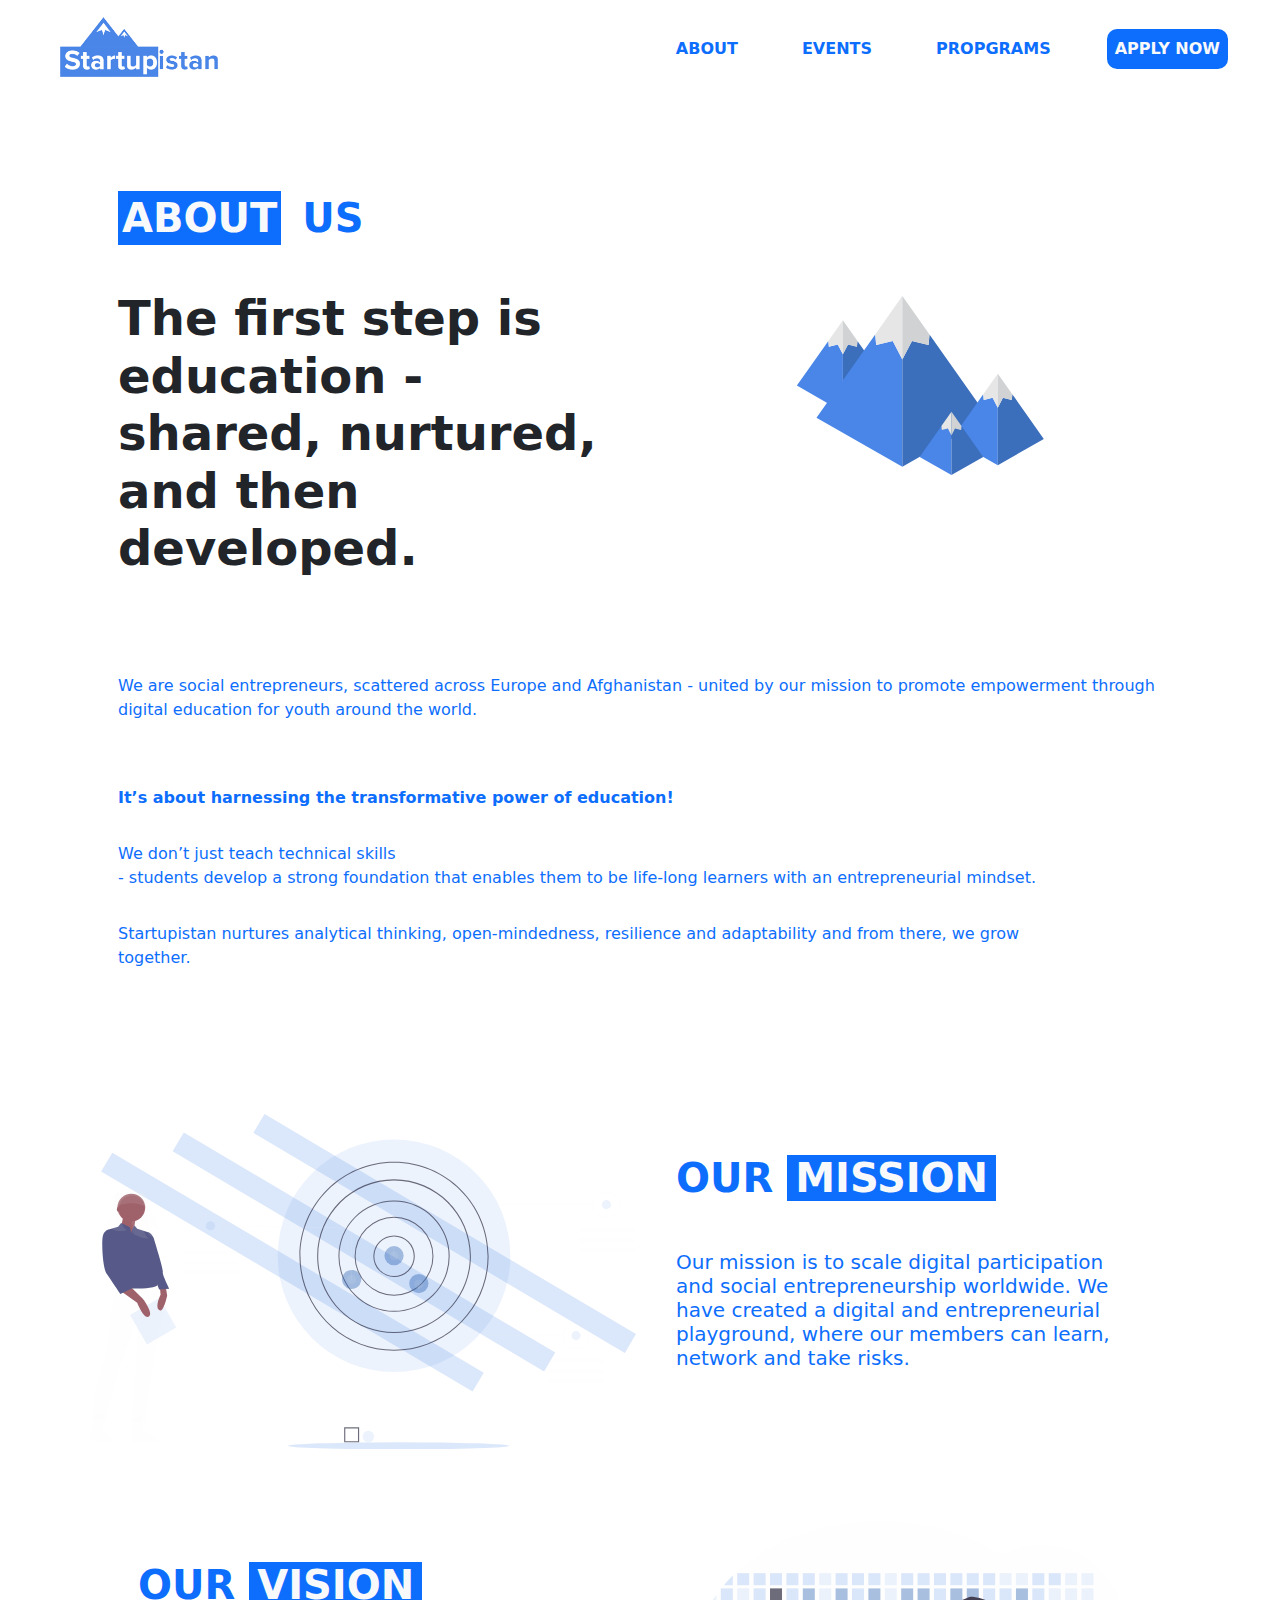
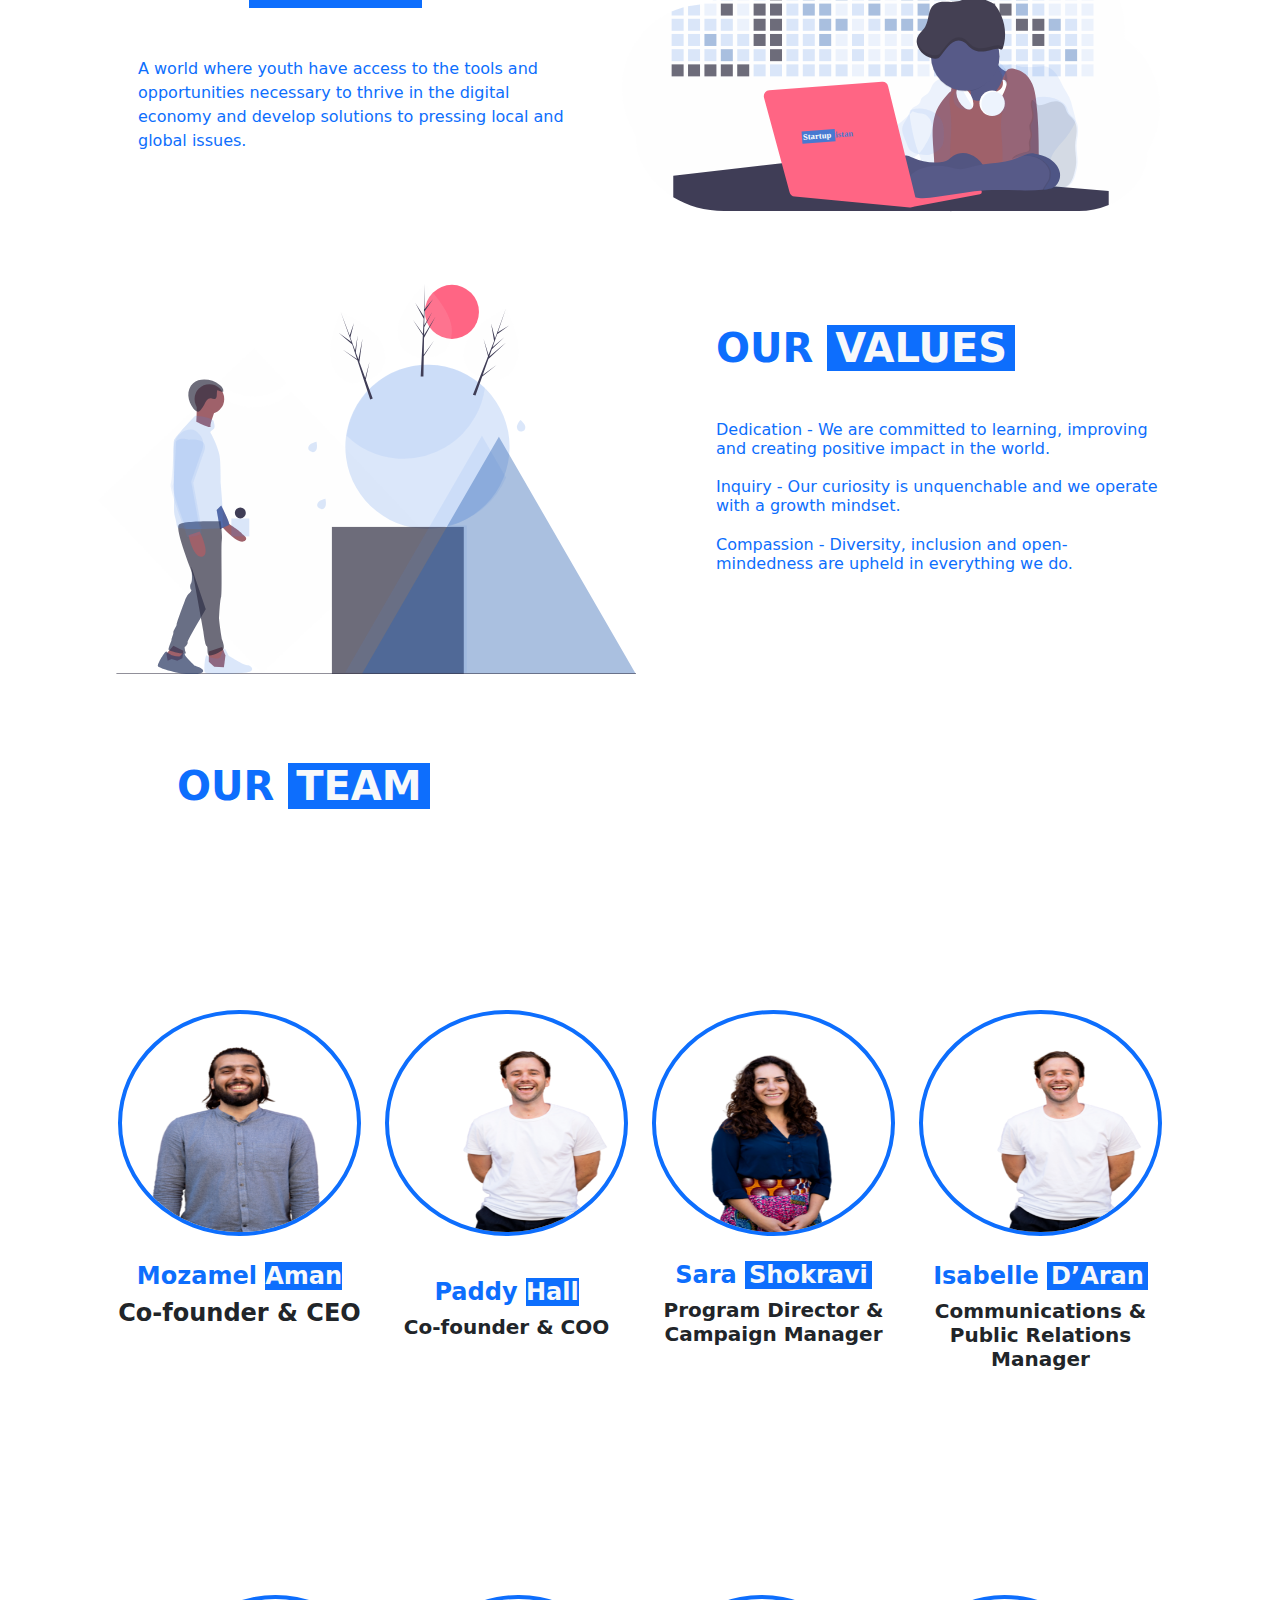
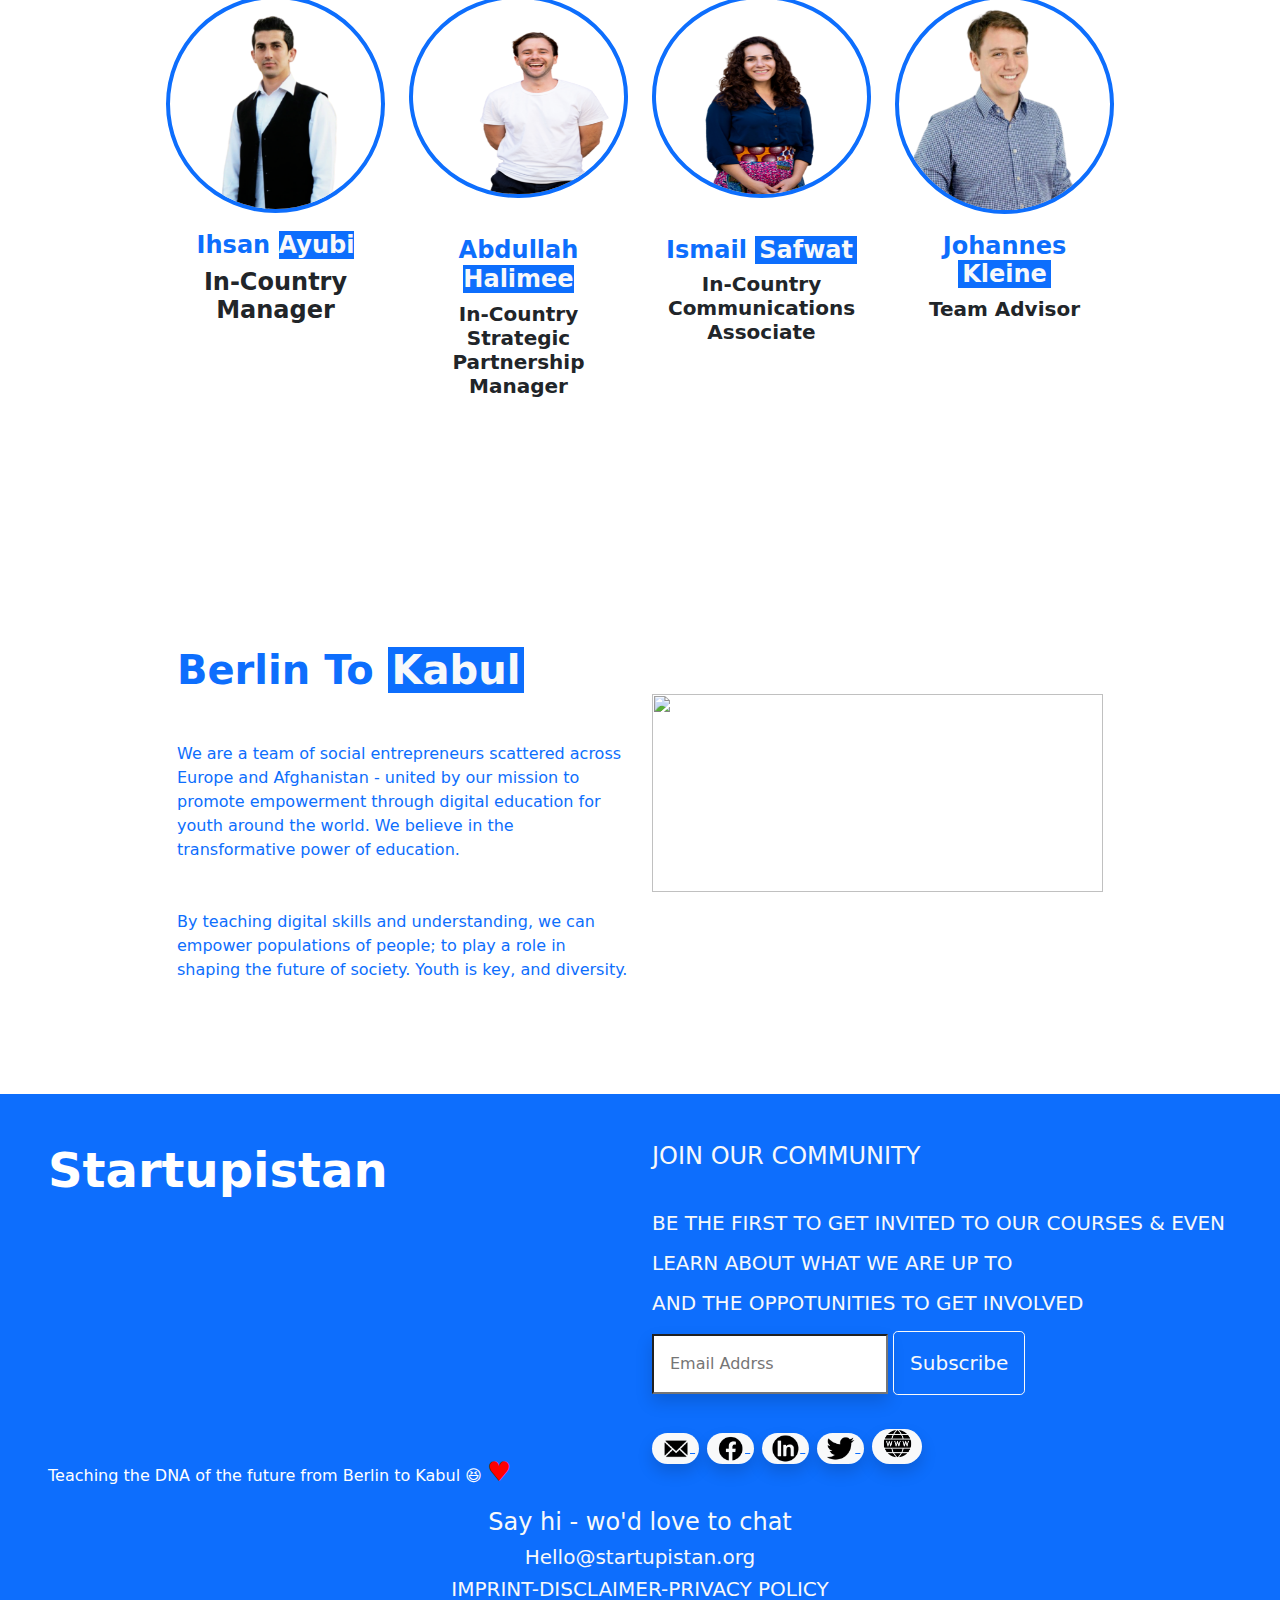
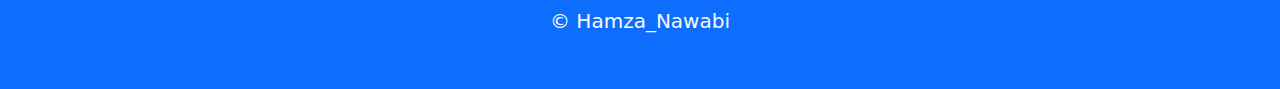
==== commit 739271e6: "image added from web" ====
--- a/about.html
+++ b/about.html
@@ -1,41 +1,40 @@
 <!DOCTYPE html>
 <html lang="en">
 <head>
+  <!-- Hamza_Nawabi -->
     <meta charset="UTF-8">
     <link rel="stylesheet" href="bs.css">
-    <link href="https://cdn.jsdelivr.net/npm/bootstrap@5.0.2/dist/css/bootstrap.min.css" rel="stylesheet" integrity="sha384-EVSTQN3/azprG1Anm3QDgpJLIm9Nao0Yz1ztcQTwFspd3yD65VohhpuuCOmLASjC" crossorigin="anonymous">
     <script src="js.js"></script>
+    <link href="https://cdn.jsdelivr.net/npm/bootstrap@5.2.0/dist/css/bootstrap.min.css" rel="stylesheet" integrity="sha384-gH2yIJqKdNHPEq0n4Mqa/HGKIhSkIHeL5AyhkYV8i59U5AR6csBvApHHNl/vI1Bx" crossorigin="anonymous">
     <meta http-equiv="X-UA-Compatible" content="IE=edge">
     <meta name="viewport" content="width=device-width, initial-scale=1.0">
-    <title>About</title>
-    <style>
-        :root{
-        --bg:#efe9e3;
-        --nc:#e7e2dc;
-      }
-    </style>
+    <title>Home</title>
+    <link rel="stylesheet" href="SmalStyle.css">
 </head>
 <body>
-      <!-- Navbar section -->
-      <nav class="navbar navbar-expand-md" style="background-color: var(--nc); ">
-        <div class="container-fluid">
-           <a class="navbar-brand active" href="#">
-            <img src="img/home/StartupistanLogo.png" class=" ms-md-5 m-1" style="height:60px;" alt="">
-           </a>
-            <button class="navbar-toggler navbar-toggler-md " type="button" data-bs-toggle="collapse" data-bs-target="#navabout" 
-               aria-controls="navabout" aria-expanded="false" aria-label="Toggle navigation">
-              <span class="navbar-toggler-icon bg-primary"><span>
-            </button>
-            <div class="collapse navbar-collapse justify-content-end p-3 fw-bold fs-6" id="navabout">
-             <div class="navbar-nav">
-              <a class="nav-link m-4  text-primary mb-0 mt-1 p-2" href="about.html">ABOUT</a>
-              <a class="nav-link m-4  text-primary mb-0 mt-1 p-2" href="#">EVENTS</a>
-              <a class="nav-link m-4  text-primary mb-0 mt-1 p-2" href="#">PROPGRAMS</a>
-              <a class="nav-link m-4  text-primary mb-0 mt-1 p-2 bg-primary text-light" style="border-radius:10px ; ">APPLY NOW</a>
-            </div>
+  
+    <!-- Navbar section -->
+    <nav class="navbar navbar-expand-md" style="background-color: var(--nc); ">
+      <div class="container-fluid">
+         <a class="navbar-brand active" href="home.html">
+          <img src="img/home/StartupistanLogo.png" class=" ms-md-5 m-1" style="height:60px;" alt="">
+         </a>
+          <button class="navbar-toggler navbar-toggler-md " type="button" data-bs-toggle="collapse" data-bs-target="#navbarNavAltMarkup" 
+             aria-controls="navbarNavAltMarkup" aria-expanded="false" aria-label="Toggle navigation">
+            <span class="navbar-toggler-icon" ><span>
+          </button>
+          <div class="collapse navbar-collapse justify-content-end p-3 fw-bold fs-6" id="navbarNavAltMarkup">
+           <div class="navbar-nav">
+            <a class="nav-link m-4  text-primary mb-0 mt-1 p-2" href="about.html">ABOUT</a>
+            <a class="nav-link m-4  text-primary mb-0 mt-1 p-2" href="events.html">EVENTS</a>
+            <a class="nav-link m-4  text-primary mb-0 mt-1 p-2" href="#">PROPGRAMS</a>
+            <a class="nav-link m-4  text-primary mb-0 mt-1 p-2 bg-primary text-light" style="border-radius:10px ; ">APPLY NOW</a>
           </div>
         </div>
-      </nav>
+      </div>
+    </nav>
+
+    
       <!-- section one About Us -->
       <div class="container-md px-5" style="margin-top:100px;">
         <div class="row">
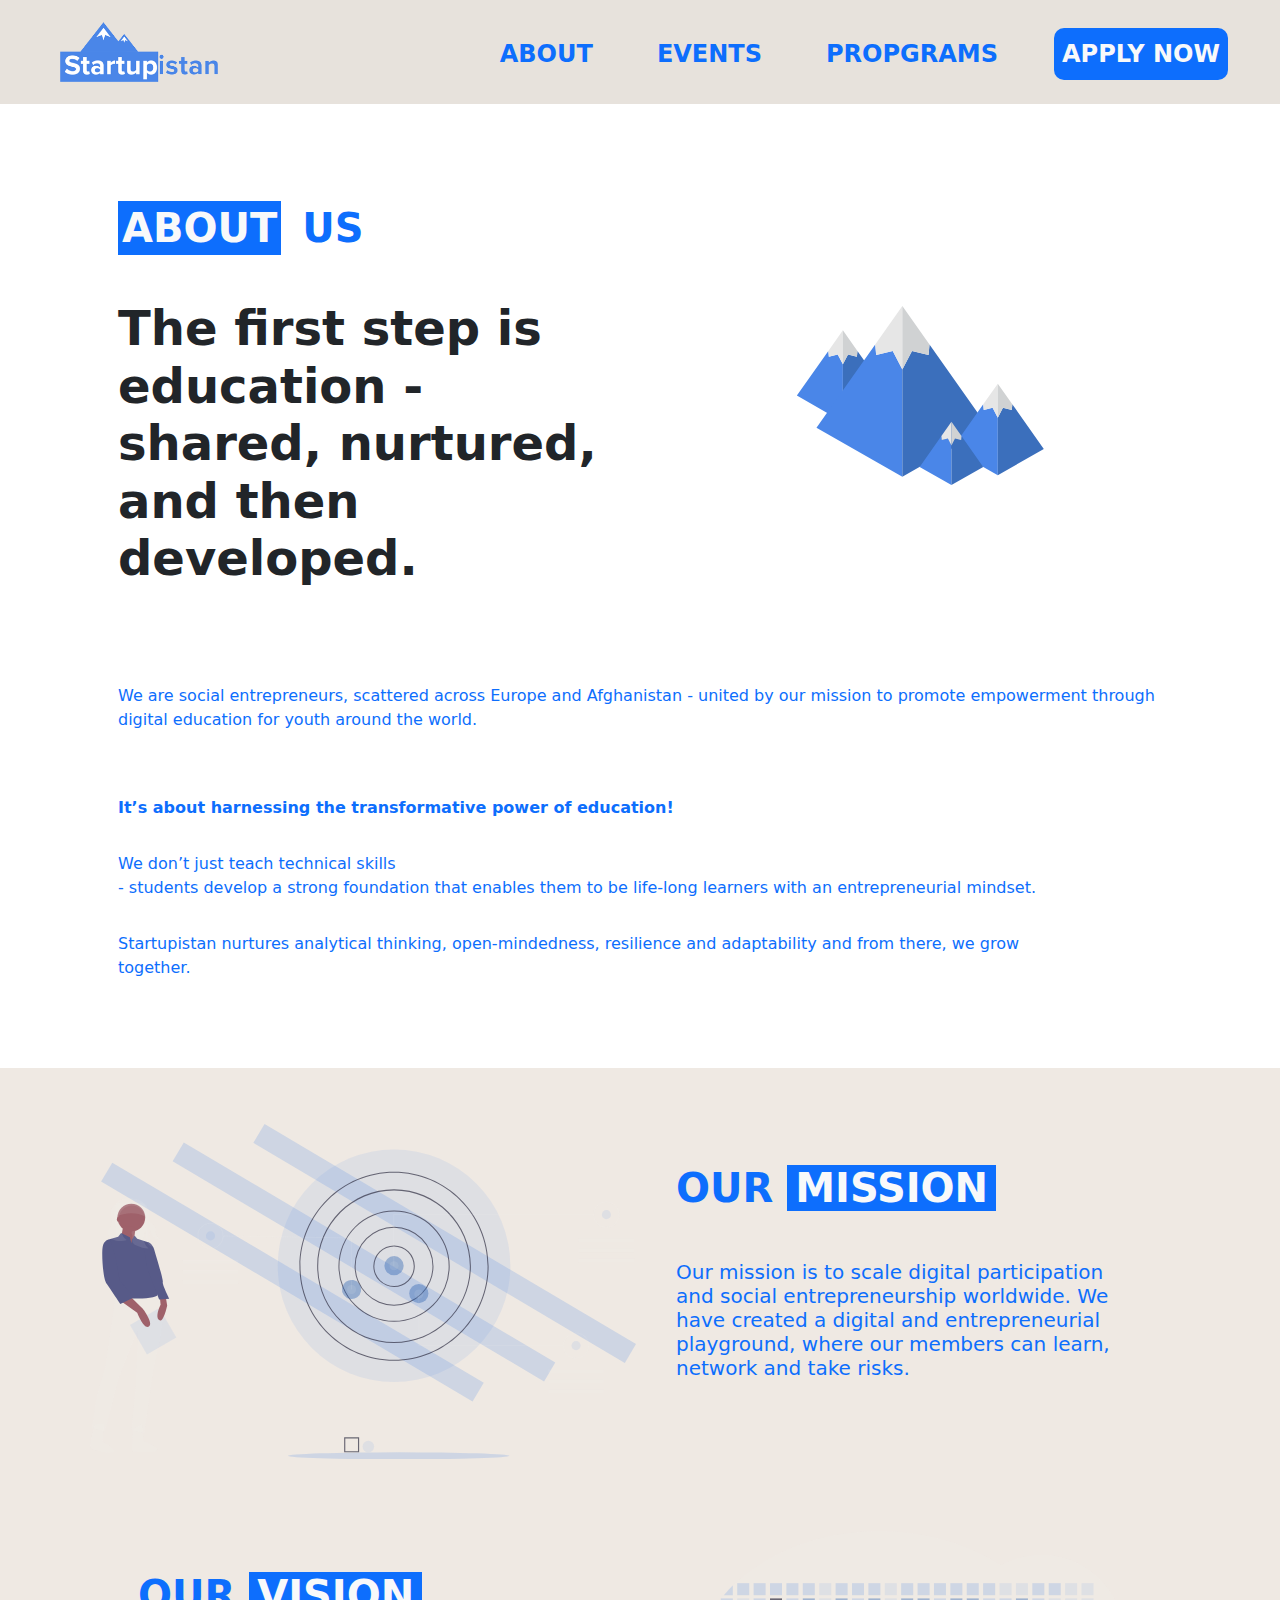
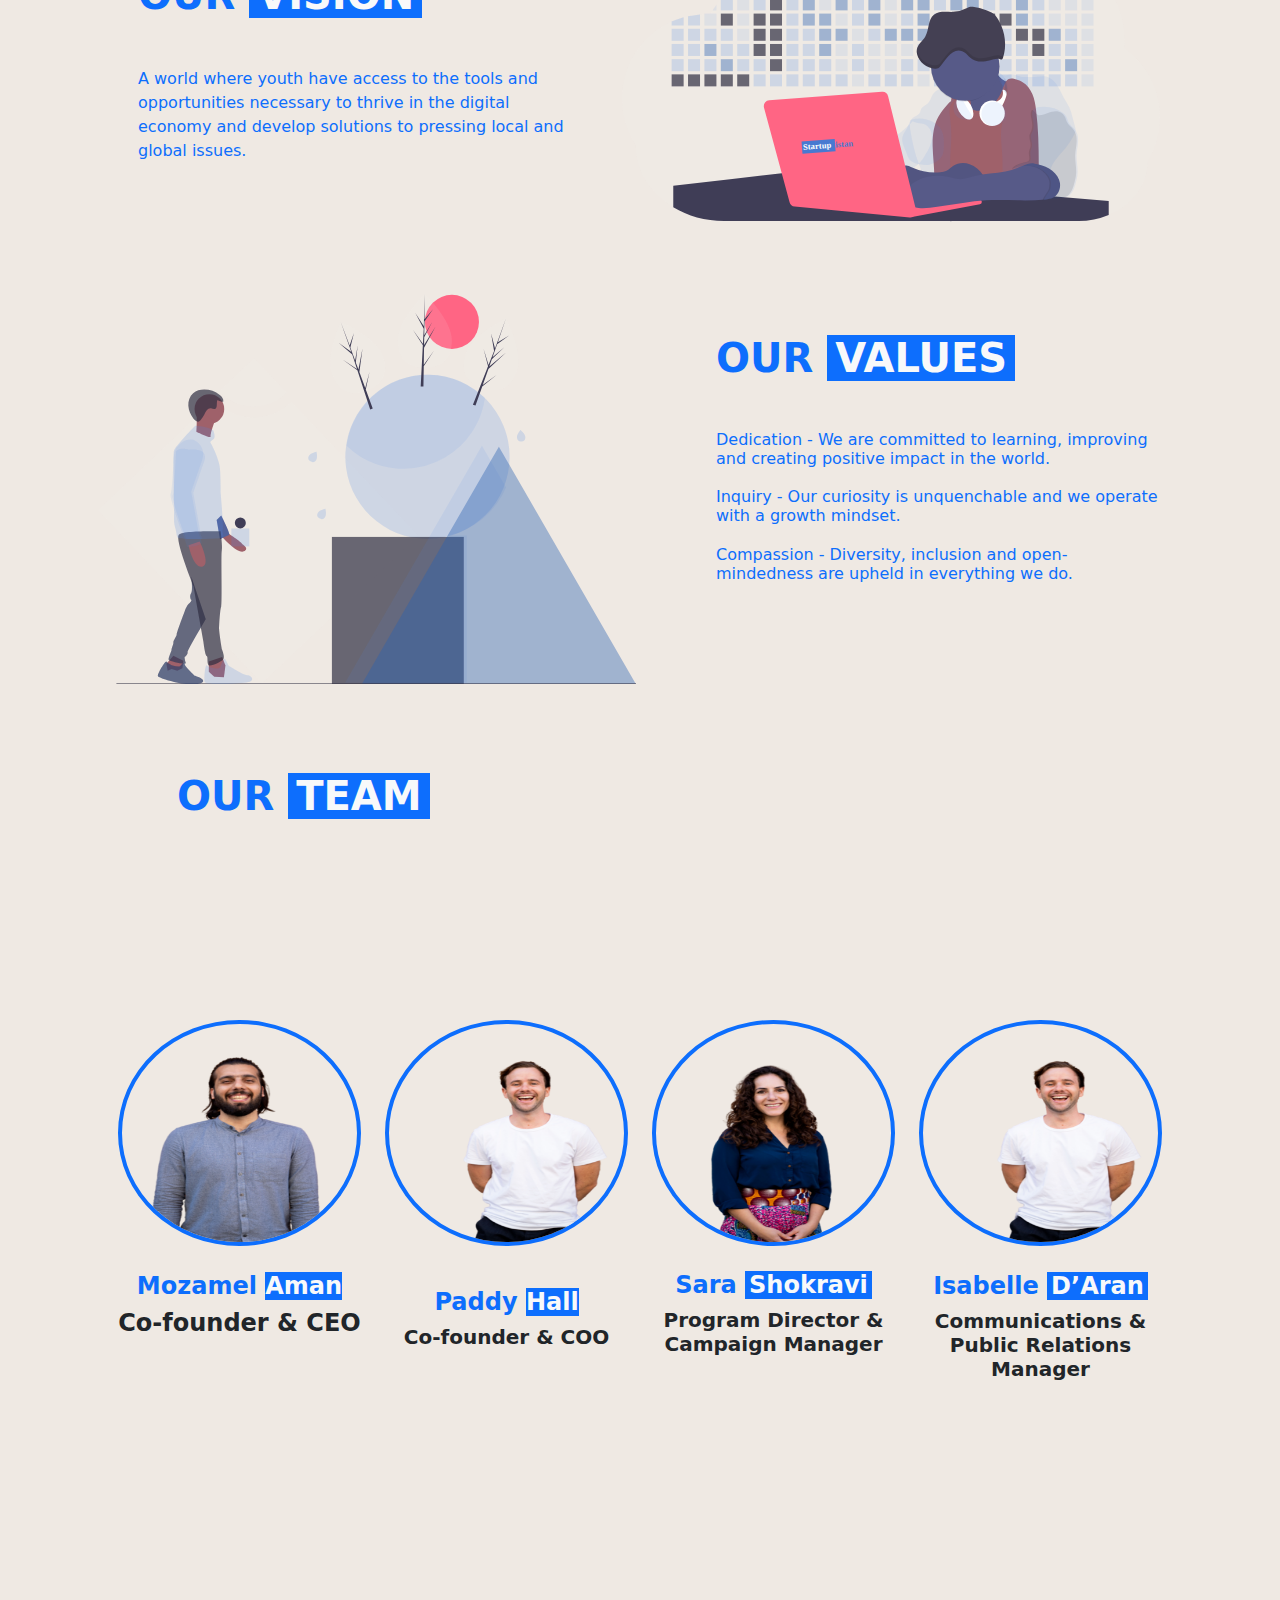
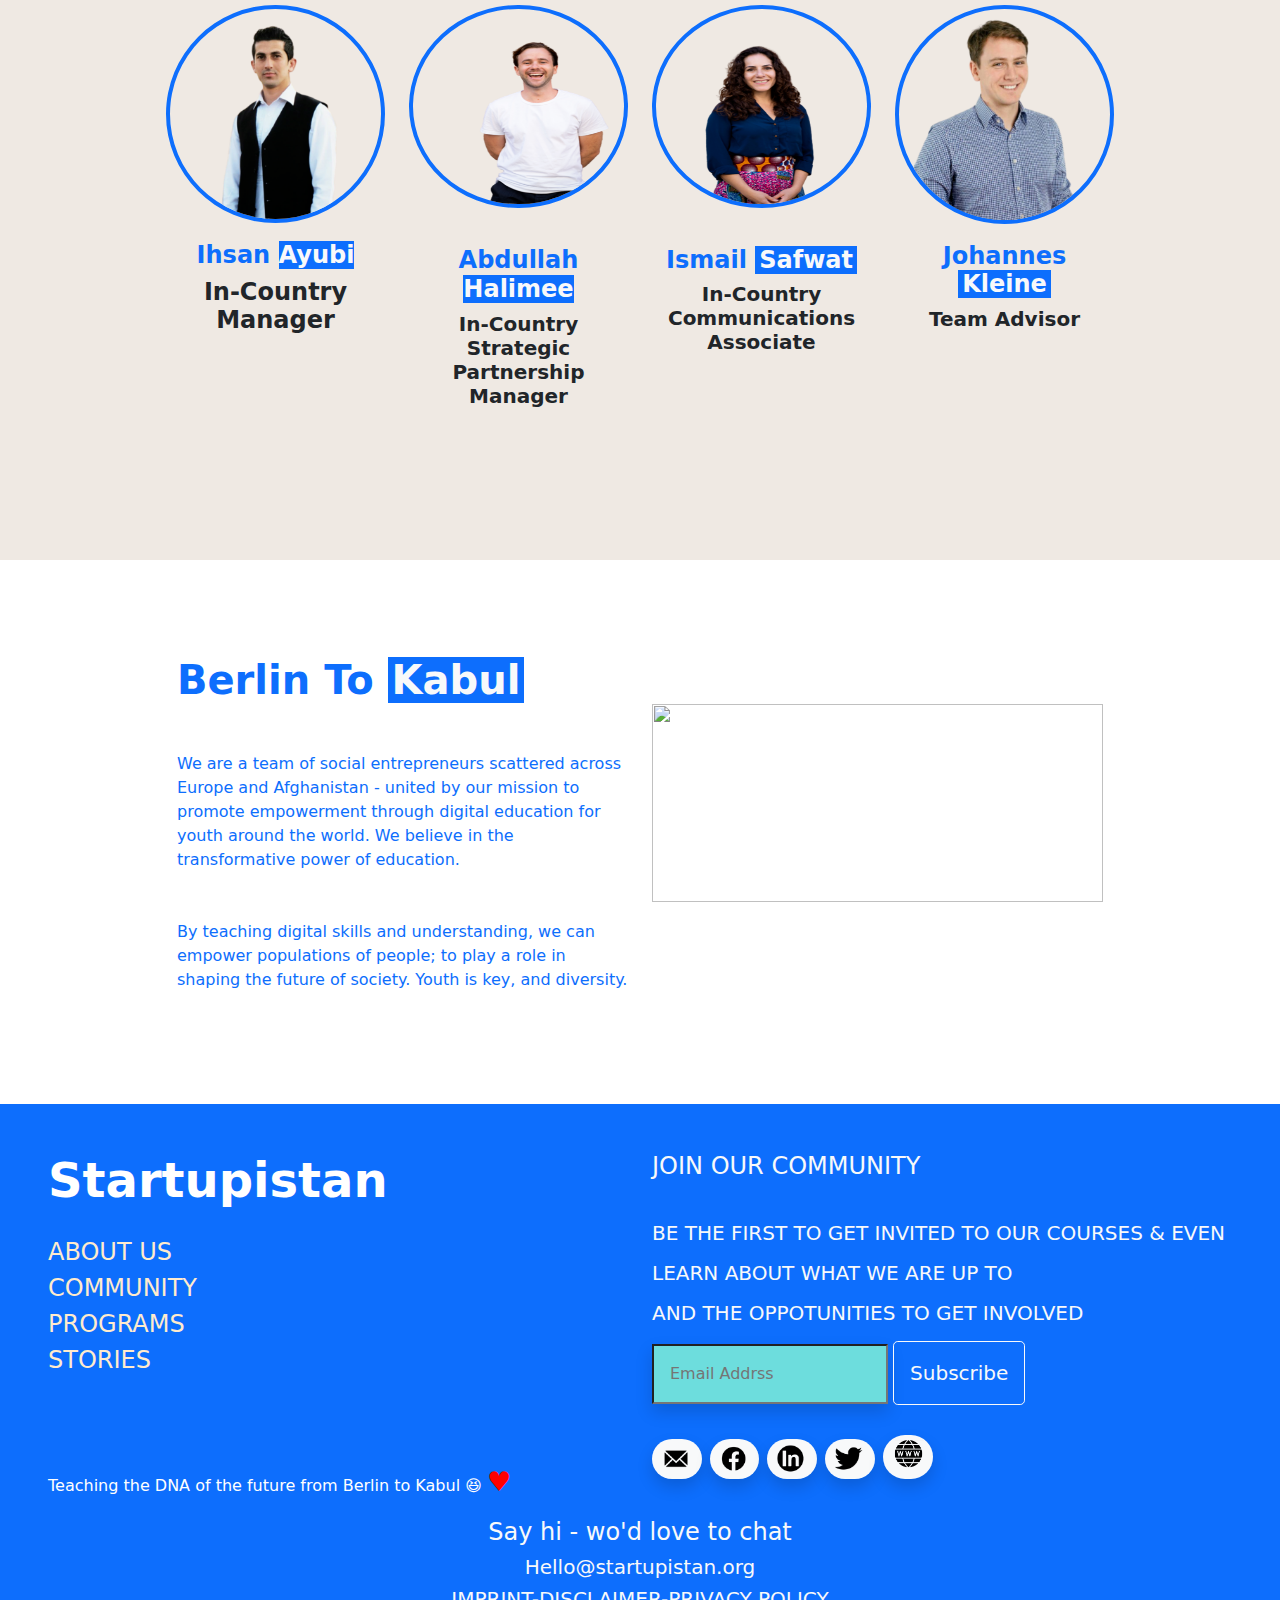
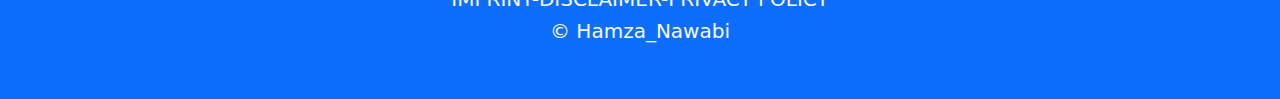
==== commit 40151d2e: "programs section finished" ====
--- a/about.html
+++ b/about.html
@@ -27,7 +27,7 @@
            <div class="navbar-nav">
             <a class="nav-link m-4  text-primary mb-0 mt-1 p-2" href="about.html">ABOUT</a>
             <a class="nav-link m-4  text-primary mb-0 mt-1 p-2" href="events.html">EVENTS</a>
-            <a class="nav-link m-4  text-primary mb-0 mt-1 p-2" href="#">PROPGRAMS</a>
+            <a class="nav-link m-4  text-primary mb-0 mt-1 p-2" href="programs.html">PROPGRAMS</a>
             <a class="nav-link m-4  text-primary mb-0 mt-1 p-2 bg-primary text-light" style="border-radius:10px ; ">APPLY NOW</a>
           </div>
         </div>
--- a/SmalStyle.css
+++ b/SmalStyle.css
@@ -0,0 +1,48 @@
+body{
+    margin: 0;
+    padding: 0;
+  }
+  :root{
+    --bg:#efe9e3;
+    --nc:#e7e2dc;
+    --eb: #fdf6f0;
+  }
+  @font-face {
+    font-family: new;
+    src: url();
+  }
+  a{
+    text-transform: uppercase;
+    text-decoration: none;
+    color:blanchedalmond;
+    font-size: 24px;
+  }
+  a:hover{
+ 
+    text-shadow: 2px 2px 12px lightblue;
+    
+  }
+  .img{
+    border-left: 2px solid blue;
+  }
+  .img:hover{
+    border-left-color:black ;
+    transform: translate(2px);
+   
+
+  }
+
+  input[type=email]:focus{
+    background-color: #f9f2ec;
+    border-radius: 12px;
+  }
+  input[type=email]:invalid{
+ 
+    background-color: rgb(248, 110, 110);
+
+  }
+  input[type=email]:valid{
+ 
+ background-color: rgb(109, 221, 221);
+
+}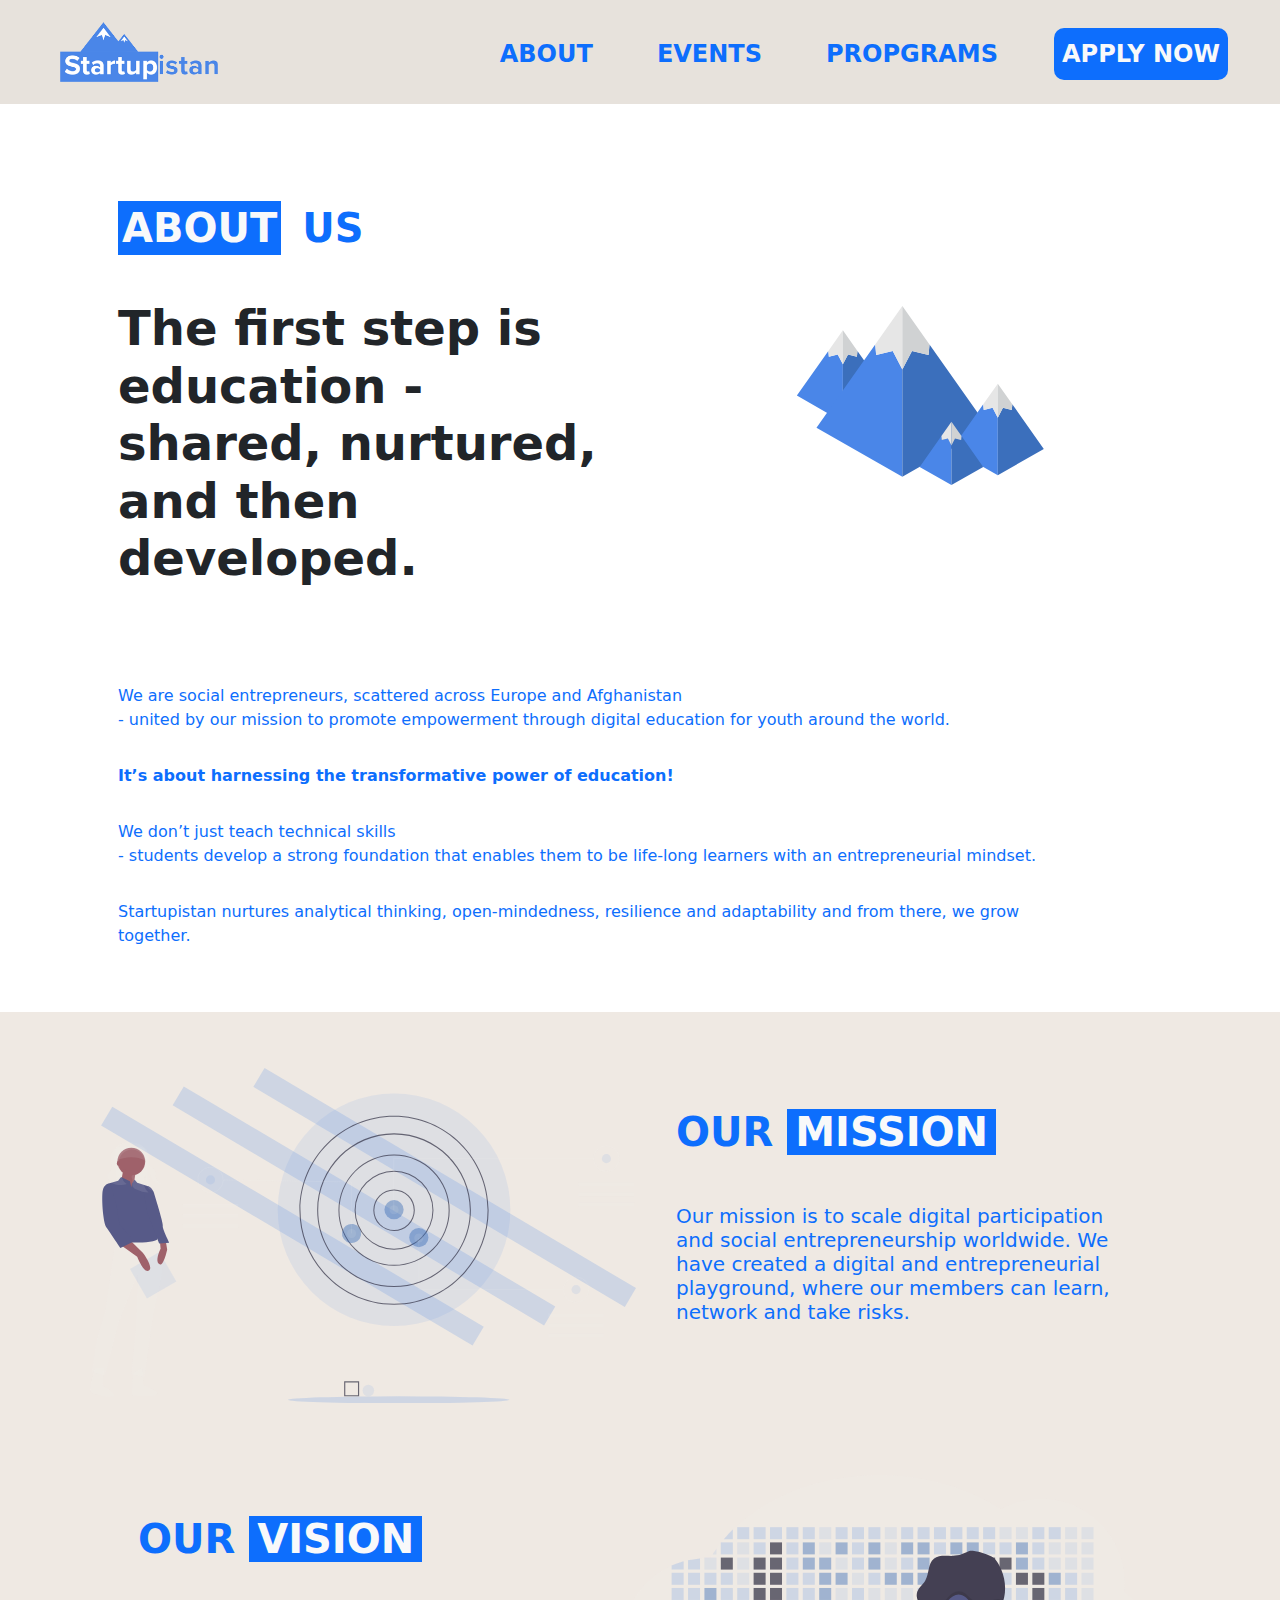
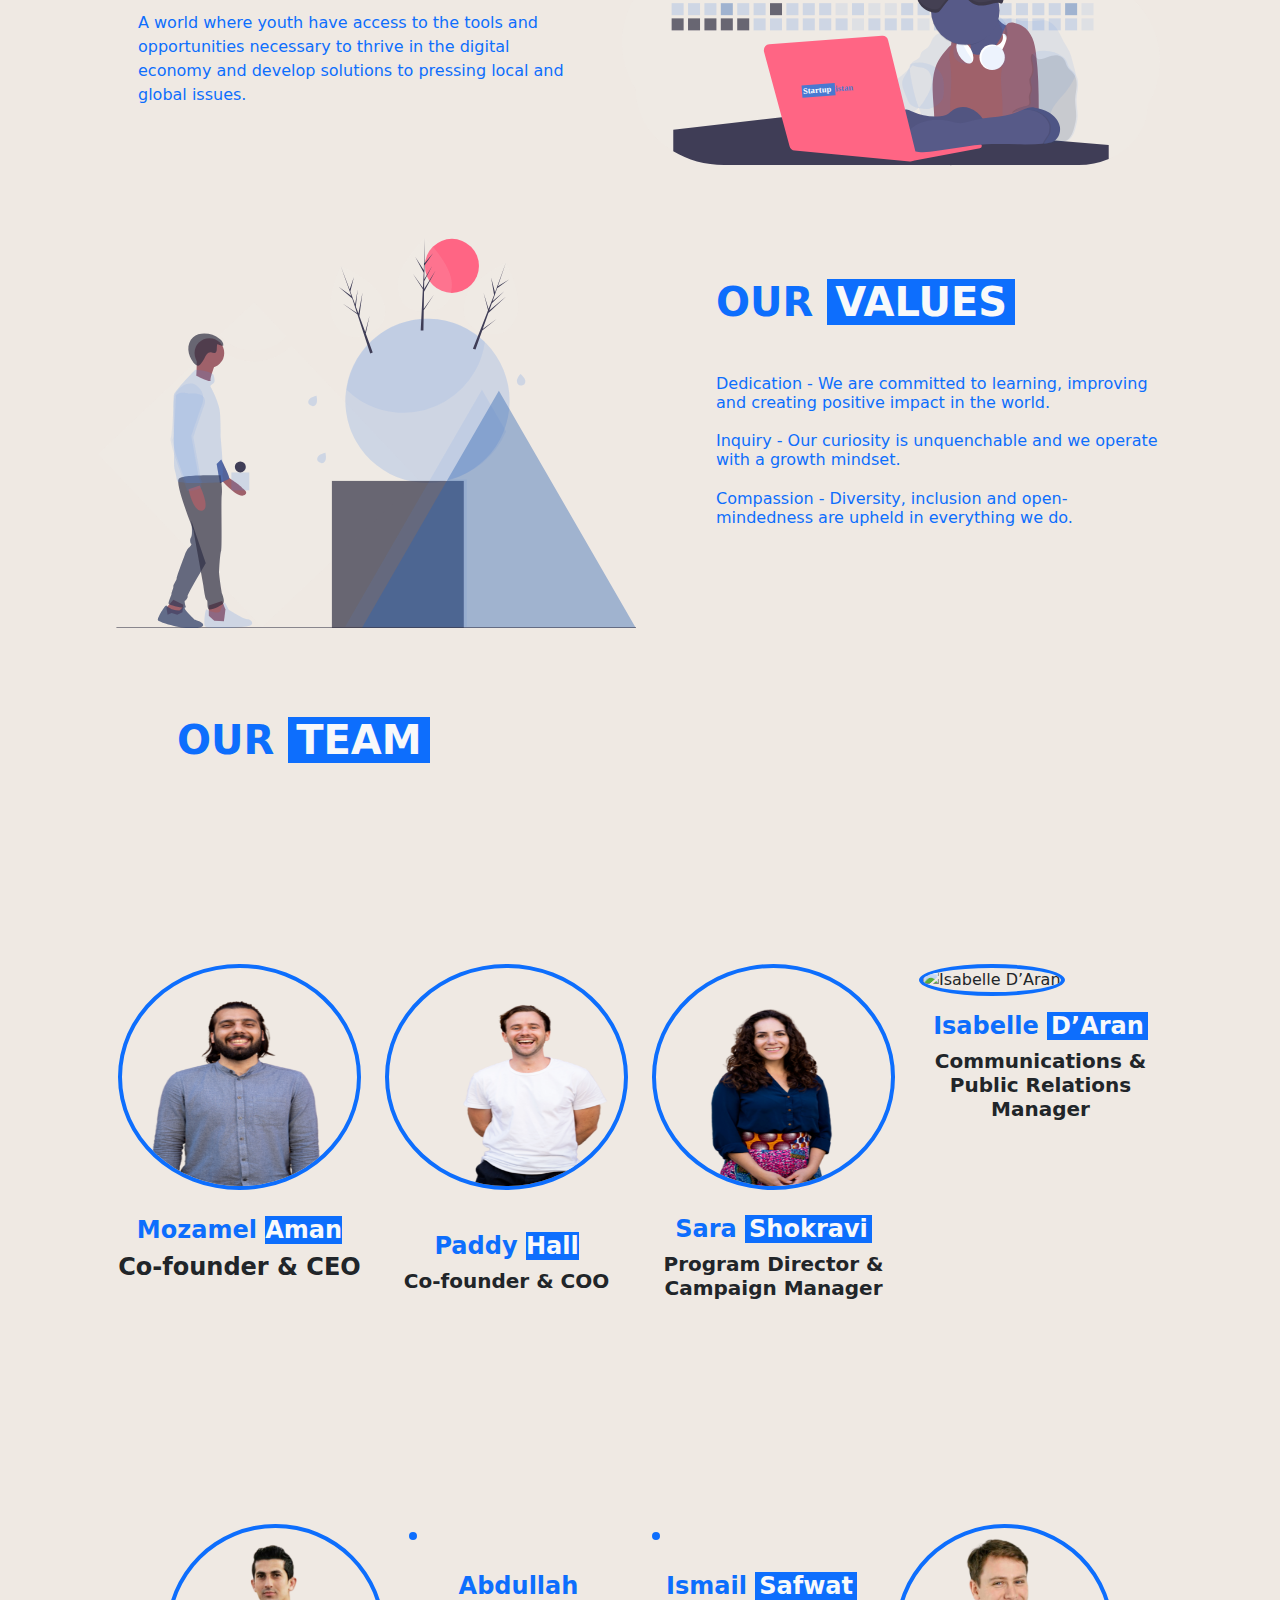
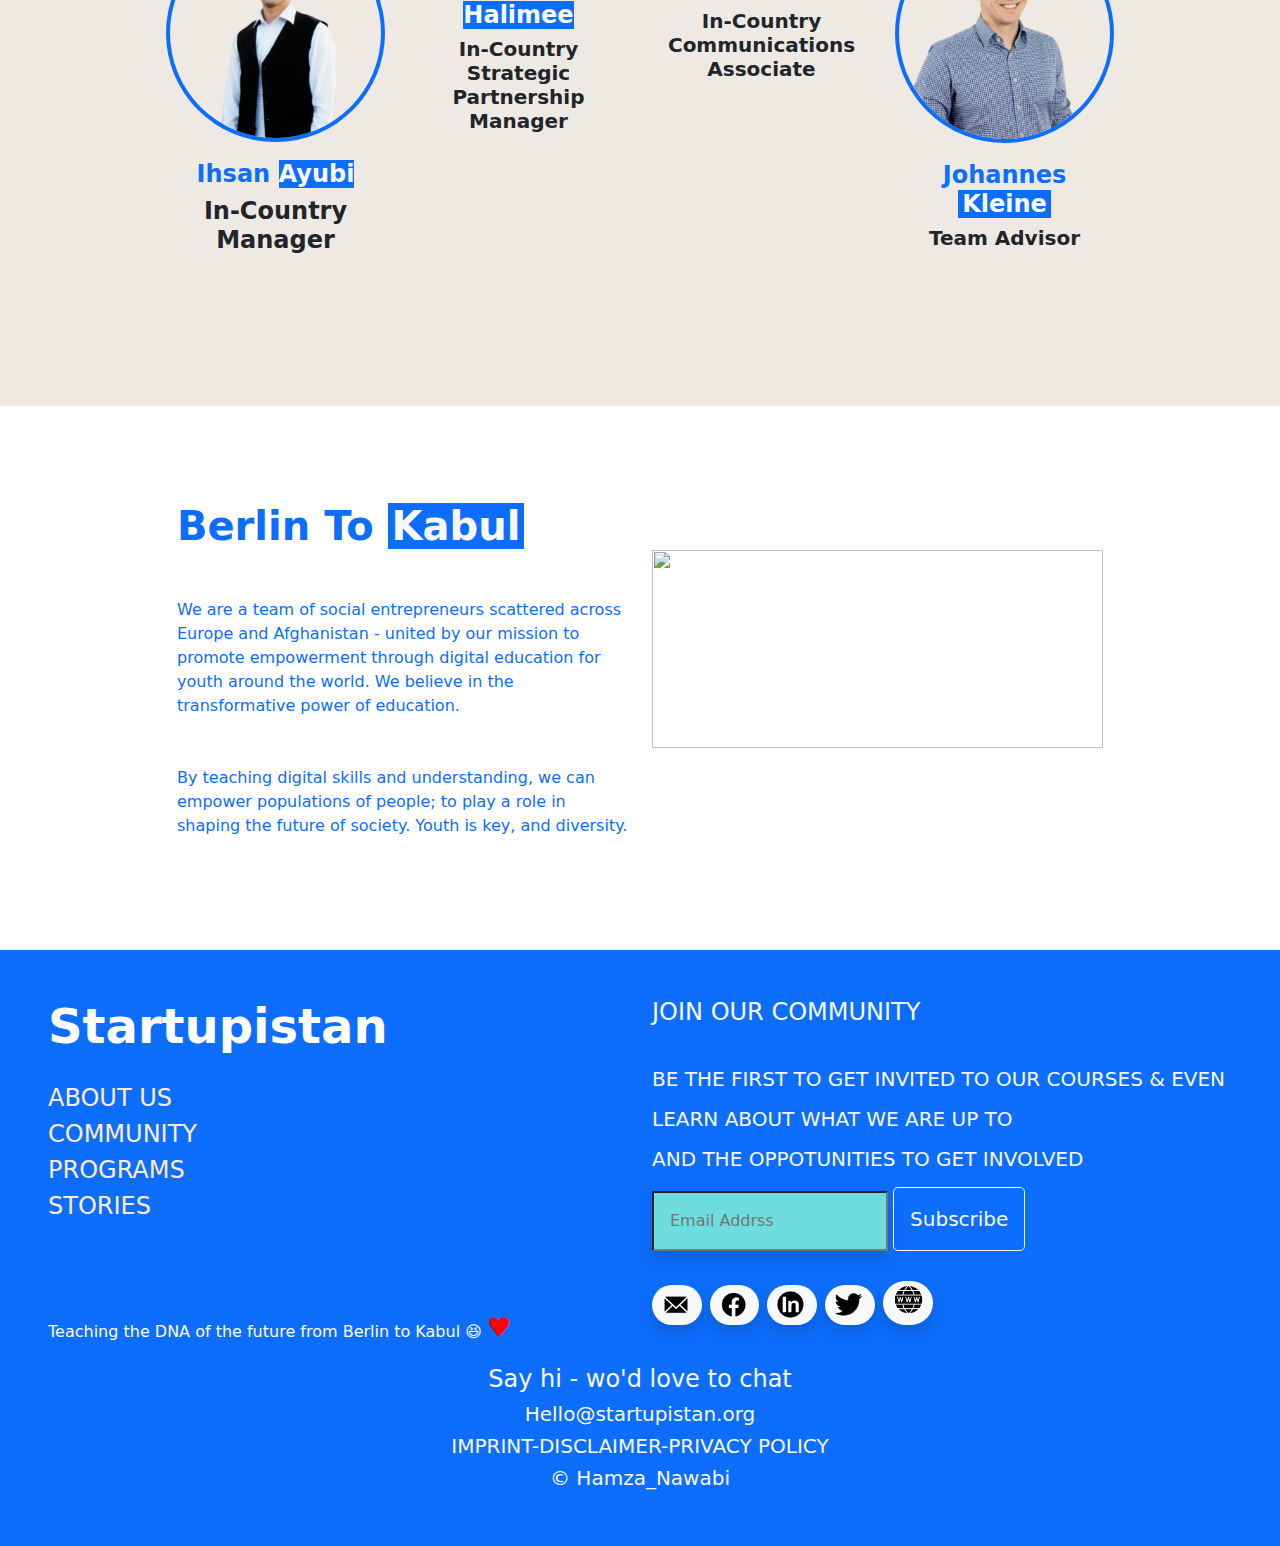
==== commit e0104272: "update and solved some problem" ====
--- a/about.html
+++ b/about.html
@@ -28,7 +28,7 @@
             <a class="nav-link m-4  text-primary mb-0 mt-1 p-2" href="about.html">ABOUT</a>
             <a class="nav-link m-4  text-primary mb-0 mt-1 p-2" href="events.html">EVENTS</a>
             <a class="nav-link m-4  text-primary mb-0 mt-1 p-2" href="programs.html">PROPGRAMS</a>
-            <a class="nav-link m-4  text-primary mb-0 mt-1 p-2 bg-primary text-light" style="border-radius:10px ; ">APPLY NOW</a>
+            <a class="nav-link m-4  text-primary mb-0 mt-1 p-2 bg-primary text-light" href="apply.html" style="border-radius:10px ; ">APPLY NOW</a>
           </div>
         </div>
       </div>
@@ -72,7 +72,7 @@
                 <polygon class="st3" points="1165.1,693.1 1163.8,707.8 1140.7,702.3 1127.3,728 1127.3,639.5 "></polygon>
                 </svg>
                 </div></div>
-                <p class="my-5 text-primary">We are social entrepreneurs, scattered across Europe and Afghanistan 
+                <p class="mt-5 text-primary">We are social entrepreneurs, scattered across Europe and Afghanistan  <br>
                     - united by our mission to promote empowerment through digital education for youth around the world.</p>
                     <p class="my-3 text-primary fw-bold">It’s about harnessing the transformative power of education! </p>
                     <p class="my-3 text-primary ">We don’t just teach technical skills <br>
@@ -81,7 +81,7 @@
                     <p class="my-3 text-primary ">Startupistan nurtures analytical thinking, open-mindedness,
                          resilience and adaptability and from there, we grow <br> together.</p>
         </div>
-      </div><br><br><br>
+      </div><br><br>
       <!-- section Two our mission -->
       <div class="sectiontree pt-5"style="background-color: var(--bg);">
       <div class="container-md pb-md-5" >
@@ -202,9 +202,9 @@
             <div class="col-sm-4 col-md-3 m-4 m-md-0">
                 <div class="row">
                     <div class="col-lg-12 rounded-circle border-4 border-primary">
-                        <img src="img/about/Paddy-Hall.png" alt="Isabelle D’Aran" class="rounded-circle h-75 w-100 border border-4 border-primary" alt="">
-                    </div>
-                    <div class="col-lg-12 pt-3 pt-md-0" style="margin-top:-50px;">
+                        <img src="img/about/img_avatar1.png" alt="Isabelle D’Aran" class="rounded-circle  w-100 border border-4 border-primary" alt="">
+                    </div>
+                    <div class="col-lg-12 pt-3 " >
                         <center>
                         <h4 class="text-primary fw-bold">Isabelle <span class="bg-primary text-light px-1">D’Aran</span> </h4>
                         <h5 class="fw-bold">Communications & Public Relations Manager </h5>
@@ -236,9 +236,9 @@
     <div class="col-sm-4 col-md-3 m-4 m-md-0">
         <div class="row">
             <div class="col-lg-12 rounded-circle border-4 border-primary">
-                <img src="img/about/Paddy-Hall.png" class="rounded-circle h-75 w-100 border border-4 border-primary" alt="">
-            </div>
-            <div class="col-lg-12 pt-3 pt-md-0" style="margin-top:-30px;">
+                <img src="img/about/img_avatar1.png" class="rounded-circle  w-100 border border-4 border-primary" alt="">
+            </div>
+            <div class="col-lg-12 pt-4 ">
                 <center>
                 <h4 class="text-primary fw-bold">Abdullah <span class="bg-primary text-light">Halimee</span> </h4>
                 <h5 class="fw-bold">In-Country Strategic Partnership Manager </h5>
@@ -250,9 +250,9 @@
     <div class="col-sm-4 col-md-3 m-4 m-md-0">
         <di class="row">
             <div class="col-lg-12 rounded-circle border-4 border-primary">
-                <img src="img/about/Sara-Shokravi.png" class="rounded-circle h-75 w-100 border border-4 border-primary" alt="">
-            </div>
-            <div class="col-lg-12 pt-3 pt-md-0" style="margin-top:-30px;">
+                <img src="img/about/img_avatar1.png" class="rounded-circle  w-100 border border-4 border-primary" alt="">
+            </div>
+            <div class="col-lg-12 pt-4">
                 <center>
                 <h4 class="text-primary fw-bold">Ismail <span class="bg-primary text-light px-1">Safwat</span> </h4>
                 <h5 class="fw-bold">In-Country Communications Associate </h5>
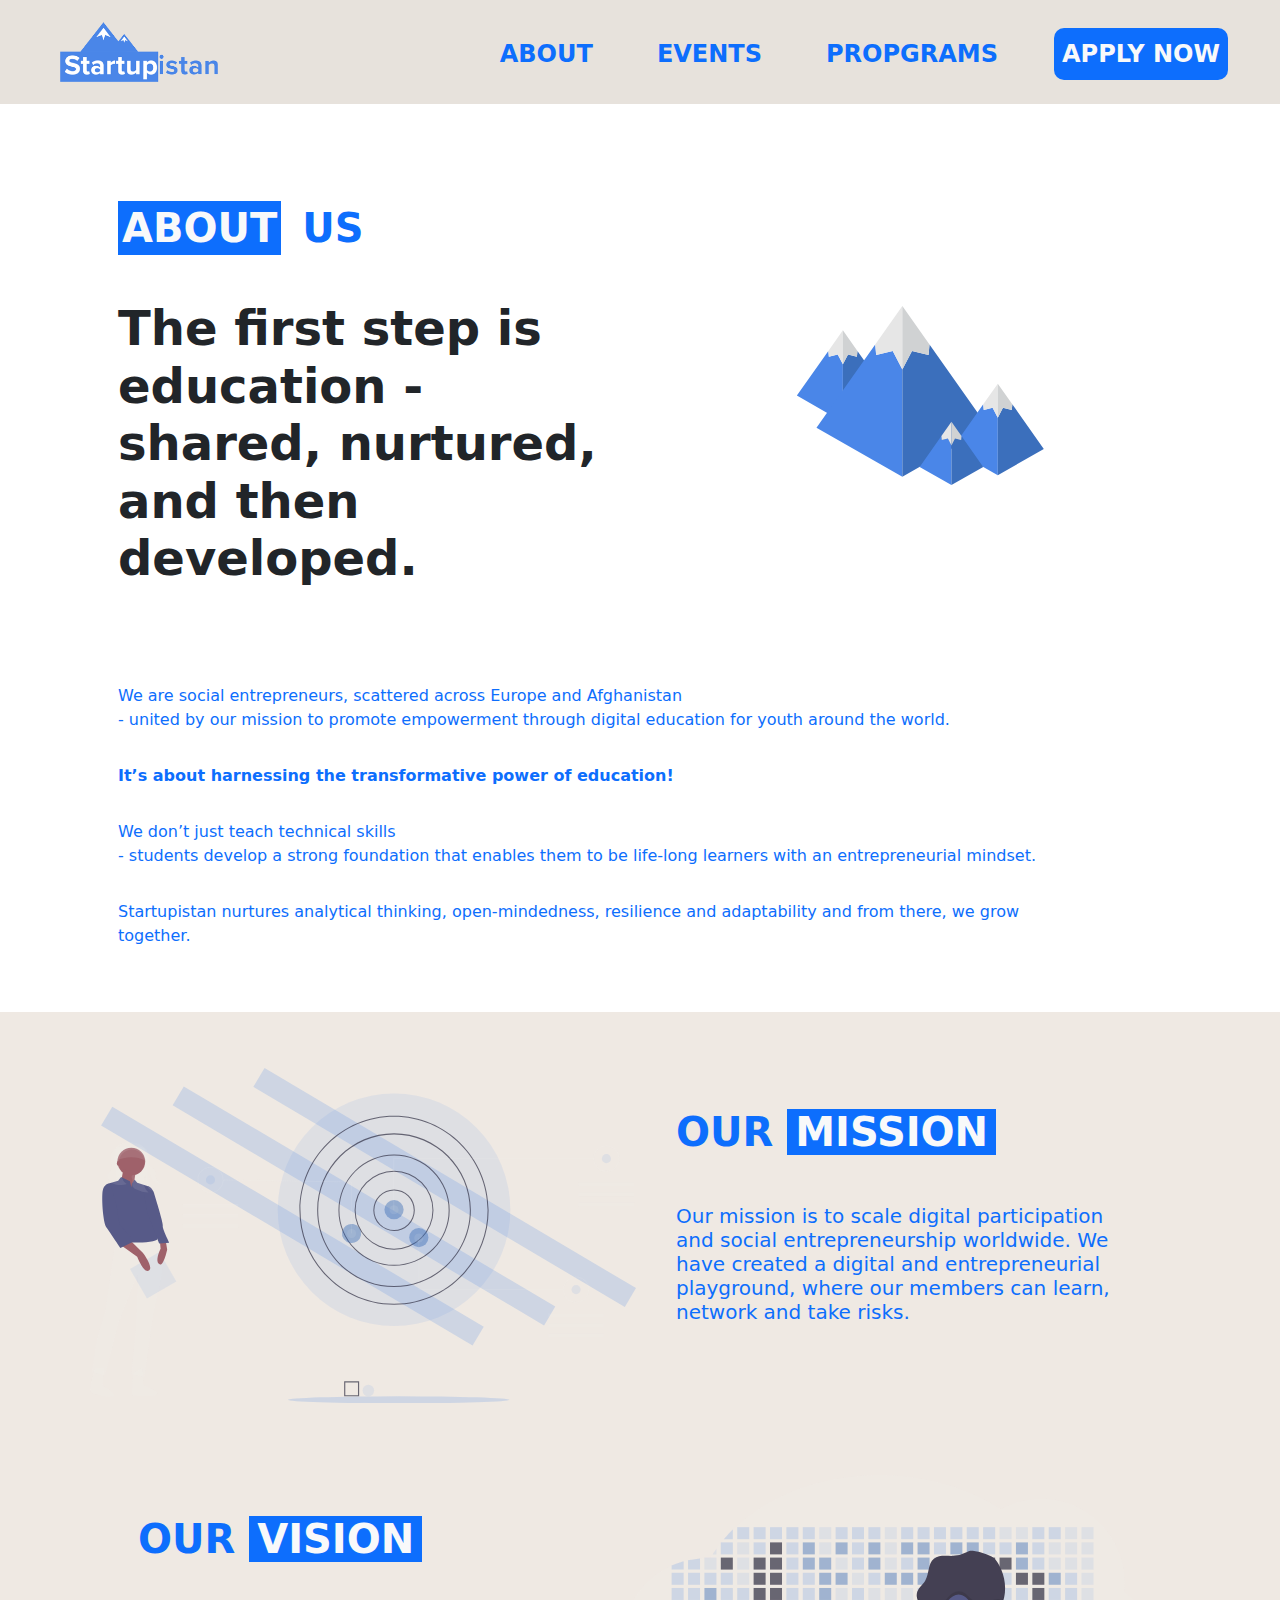
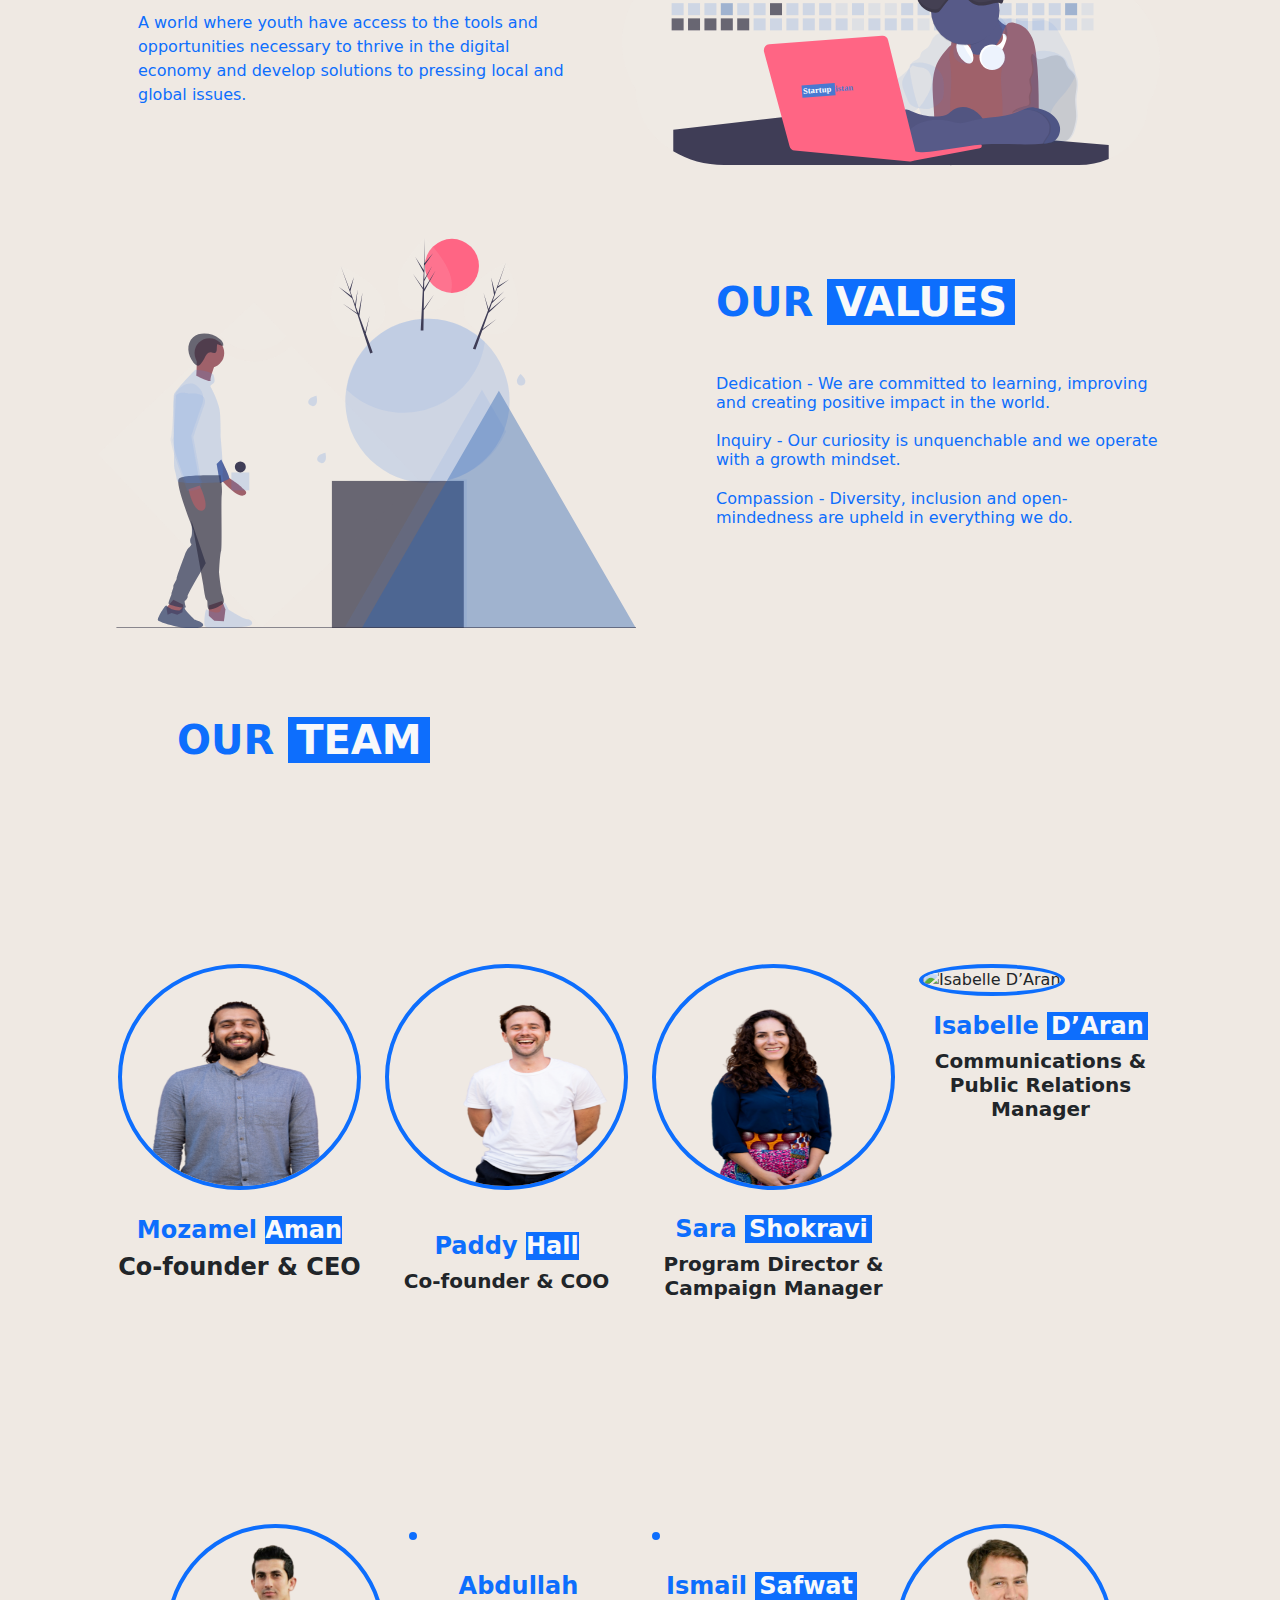
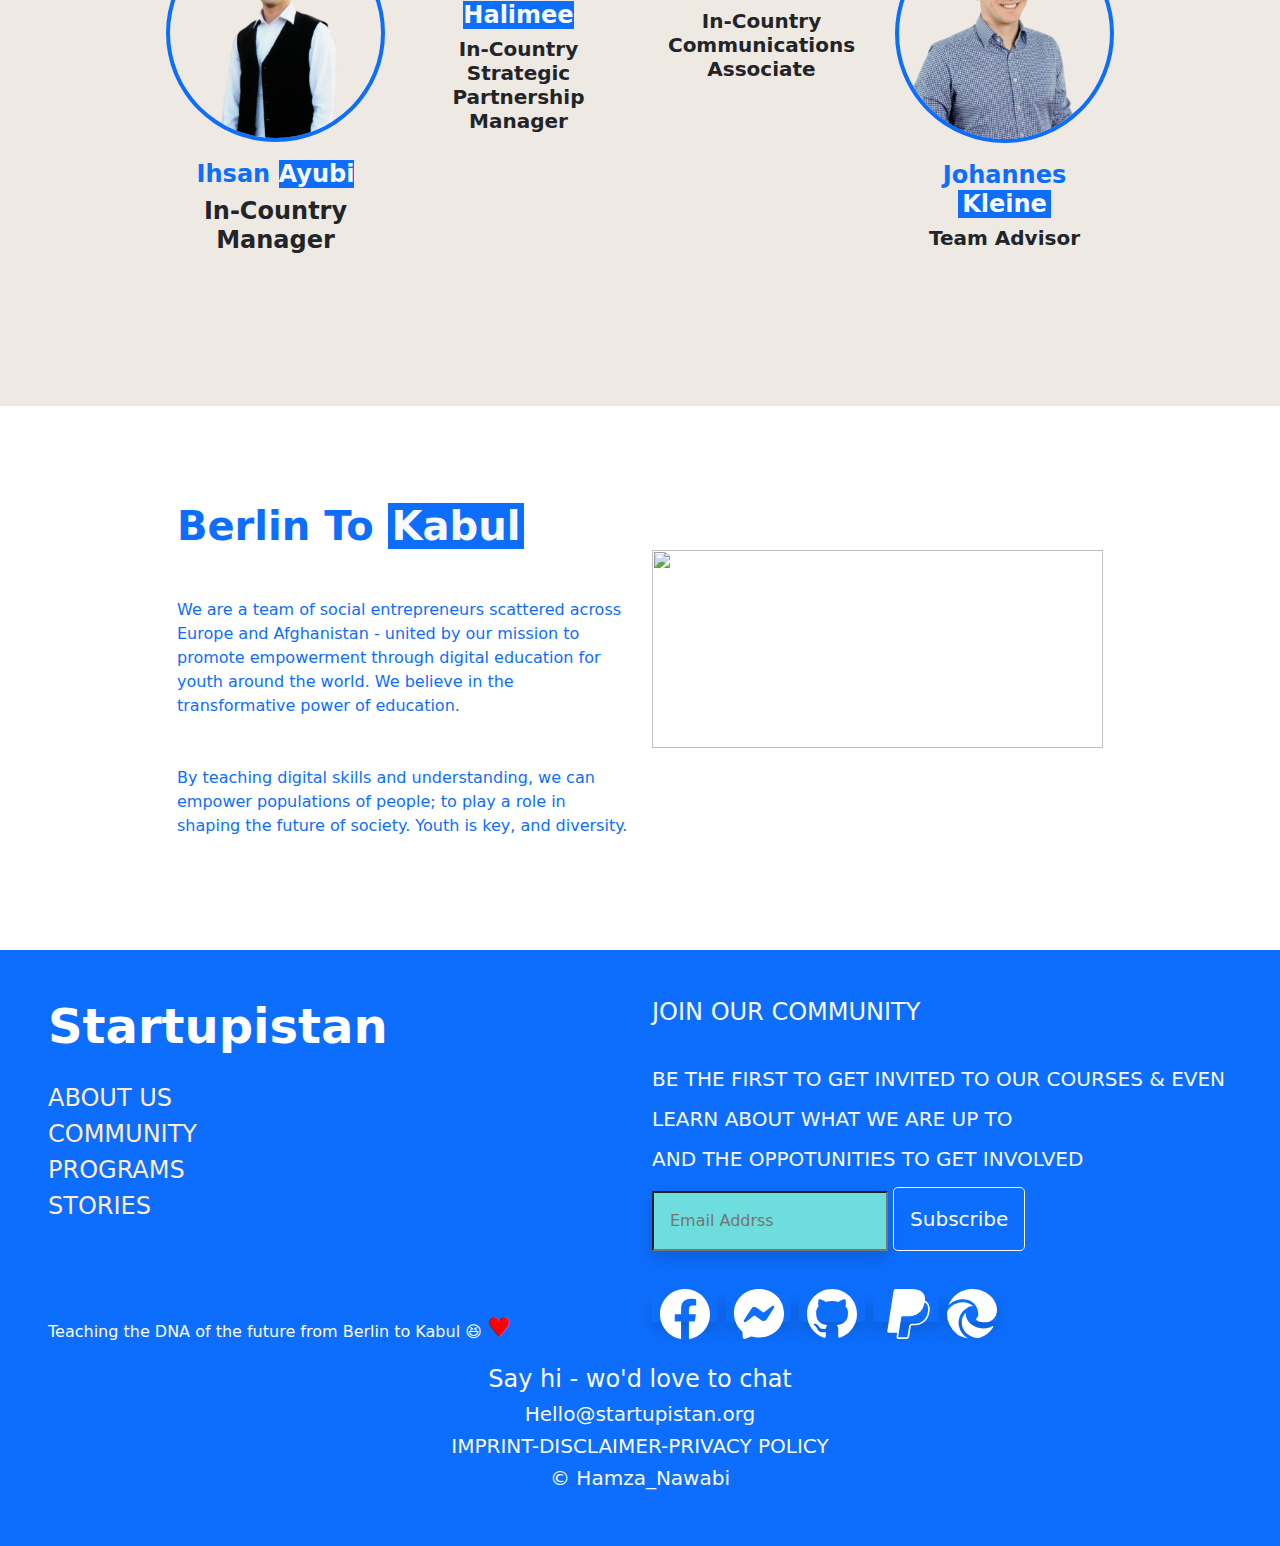
==== commit c71e4f67: "update footeer links" ====
--- a/about.html
+++ b/about.html
@@ -27,7 +27,9 @@
            <div class="navbar-nav">
             <a class="nav-link m-4  text-primary mb-0 mt-1 p-2" href="about.html">ABOUT</a>
             <a class="nav-link m-4  text-primary mb-0 mt-1 p-2" href="events.html">EVENTS</a>
-            <a class="nav-link m-4  text-primary mb-0 mt-1 p-2" href="programs.html">PROPGRAMS</a>
+            <a class="nav-link m-4  text-primary mb-0 mt-1 p-2 " id="parent"
+            href="programs.html">PROPGRAMS <span id="titlehider"> 
+             web-development bootcamp digital-orientation-course</span></a>
             <a class="nav-link m-4  text-primary mb-0 mt-1 p-2 bg-primary text-light" href="apply.html" style="border-radius:10px ; ">APPLY NOW</a>
           </div>
         </div>
@@ -322,22 +324,35 @@
                   <input type="email" class="shadow p-3 px-5-md w-md-50" style="" name="email" placeholder="Email Addrss" id="">
                   <button class="btn w-md-25 p-3 btn-lg btn-outline-light mb-1">Subscribe</button><br>
                   <div class="row">
-                     <div class="col mt-4">
-                       <a href="#"class="bg-light ps-2 pb-2 shadow p-1 me-2 rounded-pill">
-                       <img src="img/home/ai1 (1).png" height="30px" alt="">
-                       </a>
-                       <a href="#"class="bg-light ps-2 pb-2 shadow p-1 me-2 rounded-pill">
-                       <img src="img/home/ai1 (3).png" height="30px" alt="">
-                       </a>
-                       <a href="#"class="bg-light ps-2 pb-2 shadow p-1 me-2 rounded-pill">
-                       <img src="img/home/ai1 (4).png" height="30px" alt="">
-                       </a>
-                       <a href="#"class="bg-light ps-2 pb-2 shadow p-1 me-2 rounded-pill">
-                       <img src="img/home/ai1 (5).png" height="30px" alt="">
-                       </a>
-                       <a href="#"class="bg-light pt-2 pb-2 shadow me-2 rounded-pill">
-                       <img src="img/home/ai2.png" height="50px" alt="">
-                       </a>
+                     <div class="col mt-4"id="icon">
+                        <a href="#"class="text-white ps-2   shadow me-2" >
+                            <svg xmlns="http://www.w3.org/2000/svg" style="padding-top:10px;" width="50 "  fill="currentColor" class="bi bi-facebook" viewBox="0 0 16 16">
+                                <path d="M16 8.049c0-4.446-3.582-8.05-8-8.05C3.58 0-.002 3.603-.002 8.05c0 4.017 2.926 7.347 6.75 7.951v-5.625h-2.03V8.05H6.75V6.275c0-2.017 1.195-3.131 3.022-3.131.876 0 1.791.157 1.791.157v1.98h-1.009c-.993 0-1.303.621-1.303 1.258v1.51h2.218l-.354 2.326H9.25V16c3.824-.604 6.75-3.934 6.75-7.951z"/>
+                              </svg>
+
+                          </a>
+                          <a href="#"class="text-white ps-2  shadow me-2">
+                            <svg xmlns="http://www.w3.org/2000/svg"style="padding-top:10px;"  width="50" fill="currentColor" class="bi bi-messenger" viewBox="0 0 16 16">
+                                <path d="M0 7.76C0 3.301 3.493 0 8 0s8 3.301 8 7.76-3.493 7.76-8 7.76c-.81 0-1.586-.107-2.316-.307a.639.639 0 0 0-.427.03l-1.588.702a.64.64 0 0 1-.898-.566l-.044-1.423a.639.639 0 0 0-.215-.456C.956 12.108 0 10.092 0 7.76zm5.546-1.459-2.35 3.728c-.225.358.214.761.551.506l2.525-1.916a.48.48 0 0 1 .578-.002l1.869 1.402a1.2 1.2 0 0 0 1.735-.32l2.35-3.728c.226-.358-.214-.761-.551-.506L9.728 7.381a.48.48 0 0 1-.578.002L7.281 5.98a1.2 1.2 0 0 0-1.735.32z"/>
+                              </svg>
+                          </a>
+                          <a href="#"class="text-white  ps-2  shadow me-2">
+                            <svg xmlns="http://www.w3.org/2000/svg" style="padding-top:10px;" width="50" fill="currentColor" class="bi bi-github" viewBox="0 0 16 16">
+                                <path d="M8 0C3.58 0 0 3.58 0 8c0 3.54 2.29 6.53 5.47 7.59.4.07.55-.17.55-.38 0-.19-.01-.82-.01-1.49-2.01.37-2.53-.49-2.69-.94-.09-.23-.48-.94-.82-1.13-.28-.15-.68-.52-.01-.53.63-.01 1.08.58 1.23.82.72 1.21 1.87.87 2.33.66.07-.52.28-.87.51-1.07-1.78-.2-3.64-.89-3.64-3.95 0-.87.31-1.59.82-2.15-.08-.2-.36-1.02.08-2.12 0 0 .67-.21 2.2.82.64-.18 1.32-.27 2-.27.68 0 1.36.09 2 .27 1.53-1.04 2.2-.82 2.2-.82.44 1.1.16 1.92.08 2.12.51.56.82 1.27.82 2.15 0 3.07-1.87 3.75-3.65 3.95.29.25.54.73.54 1.48 0 1.07-.01 1.93-.01 2.2 0 .21.15.46.55.38A8.012 8.012 0 0 0 16 8c0-4.42-3.58-8-8-8z"/>
+                              </svg>
+                          </a>
+                          <a href="#"class="text-white  ps-2  shadow me-2">
+                            <svg xmlns="http://www.w3.org/2000/svg" style="padding-top:10px;" width="50" fill="currentColor" class="bi bi-paypal" viewBox="0 0 16 16">
+                                <path d="M14.06 3.713c.12-1.071-.093-1.832-.702-2.526C12.628.356 11.312 0 9.626 0H4.734a.7.7 0 0 0-.691.59L2.005 13.509a.42.42 0 0 0 .415.486h2.756l-.202 1.28a.628.628 0 0 0 .62.726H8.14c.429 0 .793-.31.862-.731l.025-.13.48-3.043.03-.164.001-.007a.351.351 0 0 1 .348-.297h.38c1.266 0 2.425-.256 3.345-.91.379-.27.712-.603.993-1.005a4.942 4.942 0 0 0 .88-2.195c.242-1.246.13-2.356-.57-3.154a2.687 2.687 0 0 0-.76-.59l-.094-.061ZM6.543 8.82a.695.695 0 0 1 .321-.079H8.3c2.82 0 5.027-1.144 5.672-4.456l.003-.016c.217.124.4.27.548.438.546.623.679 1.535.45 2.71-.272 1.397-.866 2.307-1.663 2.874-.802.57-1.842.815-3.043.815h-.38a.873.873 0 0 0-.863.734l-.03.164-.48 3.043-.024.13-.001.004a.352.352 0 0 1-.348.296H5.595a.106.106 0 0 1-.105-.123l.208-1.32.845-5.214Z"/>
+                              </svg>
+                          </a>
+                          <a href="#"class="text-white   shadow me-2">
+                            <svg xmlns="http://www.w3.org/2000/svg" style="padding-top:10px;" width="50" fill="currentColor" class="bi bi-browser-edge" viewBox="0 0 16 16">
+                                <path d="M9.482 9.341c-.069.062-.17.153-.17.309 0 .162.107.325.3.456.877.613 2.521.54 2.592.538h.002c.667 0 1.32-.18 1.894-.519A3.838 3.838 0 0 0 16 6.819c.018-1.316-.44-2.218-.666-2.664l-.04-.08C13.963 1.487 11.106 0 8 0A8 8 0 0 0 .473 5.29C1.488 4.048 3.183 3.262 5 3.262c2.83 0 5.01 1.885 5.01 4.797h-.004v.002c0 .338-.168.832-.487 1.244l.006-.006a.594.594 0 0 1-.043.041Z"/>
+                                <path d="M.01 7.753a8.137 8.137 0 0 0 .753 3.641 8 8 0 0 0 6.495 4.564 5.21 5.21 0 0 1-.785-.377h-.01l-.12-.075a5.45 5.45 0 0 1-1.56-1.463A5.543 5.543 0 0 1 6.81 5.8l.01-.004.025-.012c.208-.098.62-.292 1.167-.285.129.001.257.012.384.033a4.037 4.037 0 0 0-.993-.698l-.01-.005C6.348 4.282 5.199 4.263 5 4.263c-2.44 0-4.824 1.634-4.99 3.49Zm10.263 7.912c.088-.027.177-.054.265-.084-.102.032-.204.06-.307.086l.042-.002Z"/>
+                                <path d="M10.228 15.667a5.21 5.21 0 0 0 .303-.086l.082-.025a8.019 8.019 0 0 0 4.162-3.3.25.25 0 0 0-.331-.35c-.215.112-.436.21-.663.294a6.367 6.367 0 0 1-2.243.4c-2.957 0-5.532-2.031-5.532-4.644.002-.135.017-.268.046-.399a4.543 4.543 0 0 0-.46 5.898l.003.005c.315.441.707.821 1.158 1.121h.003l.144.09c.877.55 1.721 1.078 3.328.996Z"/>
+                              </svg>
+                          </a>
                      </div>
                   </div>
                  </div>
--- a/SmalStyle.css
+++ b/SmalStyle.css
@@ -45,4 +45,38 @@
  
  background-color: rgb(109, 221, 221);
 
-}+}
+
+
+/* our student comment shadow*/
+#new{
+  box-shadow: 2px 2px 12px cornflowerblue;
+}
+#massage{
+  filter:opacity(0.2);
+
+}
+#massage:hover{
+  filter:opacity(1);
+}
+
+#titlehider{
+  display:none ;
+  position: absolute;
+  background-color: white;
+  margin: 10px;
+  padding:10px;
+  color:black;
+  text-shadow: none;
+  text-transform: uppercase;
+
+}
+#parent:hover #titlehider{
+      display: block;
+
+}
+
+#icon a:hover svg{
+  color:black;
+
+}
